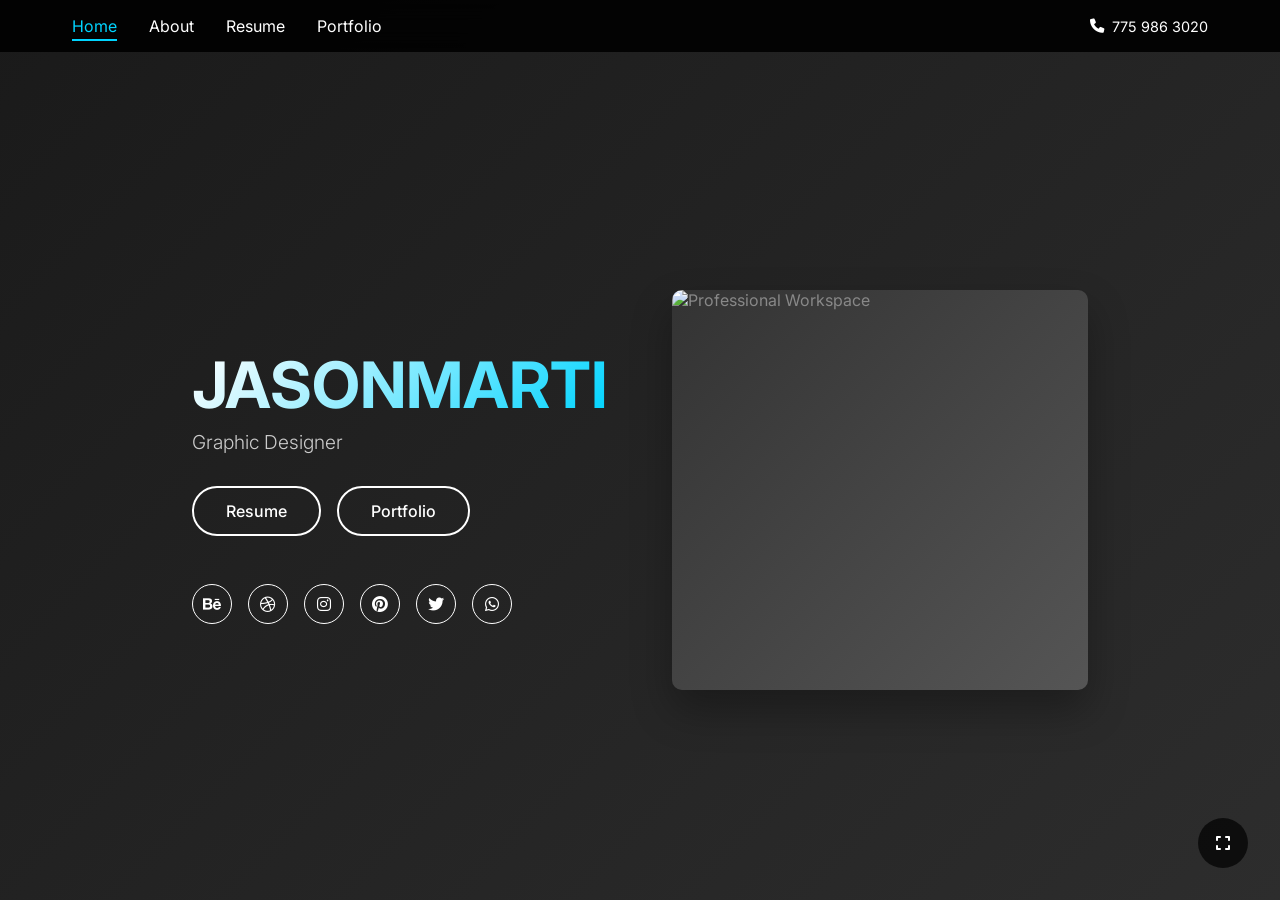
==== index.html @ de3d1543 "Create Using Claude Sonnet 4" ====
<!DOCTYPE html>
<html lang="en">
<head>
    <meta charset="UTF-8">
    <meta name="viewport" content="width=device-width, initial-scale=1.0">
    <title>Jason Martin - Graphic Designer</title>
    <link rel="stylesheet" href="css/style.css">
    <link href="https://fonts.googleapis.com/css2?family=Inter:wght@300;400;500;600;700&display=swap" rel="stylesheet">
    <link rel="stylesheet" href="https://cdnjs.cloudflare.com/ajax/libs/font-awesome/6.0.0/css/all.min.css">
</head>
<body>
    <nav class="navbar">
        <div class="nav-container">
            <div class="nav-links">
                <a href="index.html" class="nav-link active">Home</a>
                <a href="about.html" class="nav-link">About</a>
                <a href="resume.html" class="nav-link">Resume</a>
                <a href="portfolio.html" class="nav-link">Portfolio</a>
            </div>
            <div class="contact-info">
                <i class="fas fa-phone"></i>
                <span>775 986 3020</span>
            </div>
            <div class="mobile-menu-toggle">
                <span></span>
                <span></span>
                <span></span>
            </div>
        </div>
    </nav>

    <main class="home-container">
        <div class="hero-content">
            <div class="hero-text">
                <h1 class="hero-name">JASON<br>MARTIN</h1>
                <p class="hero-subtitle">Graphic Designer</p>
                <div class="hero-buttons">
                    <a href="resume.html" class="btn btn-outline">Resume</a>
                    <a href="portfolio.html" class="btn btn-outline">Portfolio</a>
                </div>
                <div class="social-links">
                    <a href="#" class="social-link"><i class="fab fa-behance"></i></a>
                    <a href="#" class="social-link"><i class="fab fa-dribbble"></i></a>
                    <a href="#" class="social-link"><i class="fab fa-instagram"></i></a>
                    <a href="#" class="social-link"><i class="fab fa-pinterest"></i></a>
                    <a href="#" class="social-link"><i class="fab fa-twitter"></i></a>
                    <a href="#" class="social-link"><i class="fab fa-whatsapp"></i></a>
                </div>
            </div>
            <div class="hero-image">
                <img src="images/workspace.jpg" alt="Professional Workspace" class="workspace-img">
            </div>
        </div>
        <div class="fullscreen-toggle">
            <i class="fas fa-expand"></i>
        </div>
    </main>

    <script src="js/script.js"></script>
</body>
</html>
---- css/style.css ----
/* Reset and Base Styles */
* {
    margin: 0;
    padding: 0;
    box-sizing: border-box;
}

body {
    font-family: 'Inter', sans-serif;
    background: linear-gradient(135deg, #1a1a1a 0%, #2d2d2d 100%);
    color: #ffffff;
    min-height: 100vh;
    overflow-x: hidden;
}

/* Navigation */
.navbar {
    position: fixed;
    top: 0;
    width: 100%;
    background: rgba(0, 0, 0, 0.9);
    backdrop-filter: blur(10px);
    z-index: 1000;
    padding: 1rem 0;
}

.nav-container {
    max-width: 1200px;
    margin: 0 auto;
    display: flex;
    justify-content: space-between;
    align-items: center;
    padding: 0 2rem;
}

.nav-links {
    display: flex;
    gap: 2rem;
}

.nav-link {
    color: #ffffff;
    text-decoration: none;
    font-weight: 400;
    transition: all 0.3s ease;
    position: relative;
}

.nav-link:hover,
.nav-link.active {
    color: #00d4ff;
}

.nav-link.active::after {
    content: '';
    position: absolute;
    bottom: -5px;
    left: 0;
    width: 100%;
    height: 2px;
    background: #00d4ff;
}

.contact-info {
    display: flex;
    align-items: center;
    gap: 0.5rem;
    color: #ffffff;
    font-size: 0.9rem;
}

.mobile-menu-toggle {
    display: none;
    flex-direction: column;
    cursor: pointer;
}

.mobile-menu-toggle span {
    width: 25px;
    height: 3px;
    background: #ffffff;
    margin: 3px 0;
    transition: 0.3s;
}

/* Home Page Styles */
.home-container {
    padding-top: 80px;
    min-height: 100vh;
    display: flex;
    align-items: center;
    position: relative;
}

.hero-content {
    max-width: 1200px;
    margin: 0 auto;
    display: grid;
    grid-template-columns: 1fr 1fr;
    gap: 4rem;
    align-items: center;
    padding: 0 2rem;
}

.hero-text {
    z-index: 2;
}

.hero-name {
    font-size: 4rem;
    font-weight: 700;
    line-height: 0.9;
    margin-bottom: 1rem;
    background: linear-gradient(135deg, #ffffff 0%, #00d4ff 100%);
    -webkit-background-clip: text;
    -webkit-text-fill-color: transparent;
    background-clip: text;
}

.hero-subtitle {
    font-size: 1.2rem;
    font-weight: 300;
    margin-bottom: 2rem;
    color: #cccccc;
}

.hero-buttons {
    display: flex;
    gap: 1rem;
    margin-bottom: 3rem;
}

.btn {
    padding: 0.8rem 2rem;
    border: 2px solid #ffffff;
    background: transparent;
    color: #ffffff;
    text-decoration: none;
    border-radius: 30px;
    transition: all 0.3s ease;
    font-weight: 500;
}

.btn:hover {
    background: #ffffff;
    color: #1a1a1a;
    transform: translateY(-2px);
}

.social-links {
    display: flex;
    gap: 1rem;
}

.social-link {
    width: 40px;
    height: 40px;
    border: 1px solid #ffffff;
    border-radius: 50%;
    display: flex;
    align-items: center;
    justify-content: center;
    color: #ffffff;
    text-decoration: none;
    transition: all 0.3s ease;
}

.social-link:hover {
    background: #00d4ff;
    border-color: #00d4ff;
    transform: translateY(-2px);
}

.hero-image {
    position: relative;
    z-index: 1;
}

.workspace-img {
    width: 100%;
    height: auto;
    border-radius: 10px;
    box-shadow: 0 20px 40px rgba(0, 0, 0, 0.3);
}

.workspace-img:not([src]),
.workspace-img[src=""],
.workspace-img[src="images/workspace.jpg"]:not([src*="data:"]) {
    background: linear-gradient(135deg, #333333 0%, #555555 100%);
    min-height: 400px;
    display: flex;
    align-items: center;
    justify-content: center;
    color: #888888;
    font-size: 1rem;
}

.workspace-img:not([src])::after,
.workspace-img[src=""]::after {
    content: "Add workspace.jpg image";
}

/* About Page Styles */
.about-container {
    padding-top: 80px;
    min-height: 100vh;
    display: flex;
    align-items: center;
    position: relative;
}

.about-content {
    max-width: 1200px;
    margin: 0 auto;
    display: grid;
    grid-template-columns: 1fr 1fr;
    gap: 4rem;
    align-items: center;
    padding: 0 2rem;
}

.about-title {
    font-size: 3rem;
    font-weight: 700;
    margin-bottom: 1rem;
    background: linear-gradient(135deg, #ffffff 0%, #00d4ff 100%);
    -webkit-background-clip: text;
    -webkit-text-fill-color: transparent;
    background-clip: text;
}

.about-email {
    font-size: 1rem;
    color: #00d4ff;
    margin-bottom: 2rem;
}

.about-description {
    margin-bottom: 3rem;
}

.about-description p {
    margin-bottom: 1rem;
    line-height: 1.6;
    color: #cccccc;
}

.location {
    color: #cccccc;
}

.location p {
    margin-bottom: 0.5rem;
}

.portrait-img {
    width: 100%;
    height: auto;
    border-radius: 10px;
    box-shadow: 0 20px 40px rgba(0, 0, 0, 0.3);
}

.portrait-img:not([src]),
.portrait-img[src=""],
.portrait-img[src="images/portrait.jpg"]:not([src*="data:"]) {
    background: linear-gradient(135deg, #333333 0%, #555555 100%);
    min-height: 400px;
    display: flex;
    align-items: center;
    justify-content: center;
    color: #888888;
    font-size: 1rem;
}

.portrait-img:not([src])::after,
.portrait-img[src=""]::after {
    content: "Add portrait.jpg image";
}

/* Resume Page Styles */
.resume-container {
    padding-top: 80px;
    min-height: 100vh;
    position: relative;
}

.resume-content {
    max-width: 1200px;
    margin: 0 auto;
    display: grid;
    grid-template-columns: 1fr 2fr;
    gap: 3rem;
    padding: 2rem;
}

.resume-left,
.resume-right {
    padding: 1rem;
}

.resume-left h2,
.resume-right h2 {
    font-size: 1.2rem;
    font-weight: 600;
    margin-bottom: 1.5rem;
    color: #00d4ff;
    border-bottom: 2px solid #00d4ff;
    padding-bottom: 0.5rem;
}

/* Skills Section */
.skill-item {
    margin-bottom: 1.5rem;
}

.skill-header {
    display: flex;
    align-items: center;
    gap: 0.5rem;
    margin-bottom: 0.5rem;
    color: #ffffff;
}

.skill-bar {
    width: 100%;
    height: 6px;
    background: #333333;
    border-radius: 3px;
    overflow: hidden;
}

.skill-progress {
    height: 100%;
    background: linear-gradient(90deg, #00d4ff 0%, #0099cc 100%);
    width: 0%;
    border-radius: 3px;
    transition: width 2s ease-in-out;
}

/* Languages Section */
.language-item {
    margin-bottom: 1rem;
    display: flex;
    justify-content: space-between;
    align-items: center;
}

.language-bar {
    width: 60%;
    height: 6px;
    background: #333333;
    border-radius: 3px;
    overflow: hidden;
}

.language-progress {
    height: 100%;
    background: linear-gradient(90deg, #00d4ff 0%, #0099cc 100%);
    width: 0%;
    border-radius: 3px;
    transition: width 2s ease-in-out;
}

/* Experience Section */
.experience-item {
    display: flex;
    gap: 1rem;
    margin-bottom: 2rem;
    padding: 1rem;
    background: rgba(255, 255, 255, 0.05);
    border-radius: 8px;
    transition: all 0.3s ease;
}

.experience-item:hover {
    background: rgba(255, 255, 255, 0.1);
    transform: translateX(10px);
}

.experience-icon {
    flex-shrink: 0;
    width: 40px;
    height: 40px;
    background: #00d4ff;
    border-radius: 50%;
    display: flex;
    align-items: center;
    justify-content: center;
    color: #1a1a1a;
}

.experience-content h3 {
    font-size: 0.9rem;
    font-weight: 600;
    margin-bottom: 0.5rem;
    color: #ffffff;
}

.experience-role {
    font-size: 0.8rem;
    color: #cccccc;
}

/* Services and Skills Sections */
.services-section,
.design-skills-section {
    margin-bottom: 2rem;
}

.services-section p,
.design-skills-section p {
    line-height: 1.6;
    color: #cccccc;
    margin-bottom: 0.5rem;
}

/* Hobbies Section */
.hobbies-grid {
    display: grid;
    grid-template-columns: repeat(2, 1fr);
    gap: 1rem;
}

.hobby-item {
    display: flex;
    align-items: center;
    gap: 0.5rem;
    padding: 0.5rem;
    background: rgba(255, 255, 255, 0.05);
    border-radius: 5px;
    color: #cccccc;
}

.hobby-item i {
    color: #00d4ff;
}

/* Portfolio Page Styles */
.portfolio-container {
    padding-top: 80px;
    min-height: 100vh;
    position: relative;
}

.portfolio-content {
    max-width: 1200px;
    margin: 0 auto;
    padding: 2rem;
}

.portfolio-title {
    font-size: 3rem;
    font-weight: 700;
    text-align: center;
    margin-bottom: 2rem;
    background: linear-gradient(135deg, #ffffff 0%, #00d4ff 100%);
    -webkit-background-clip: text;
    -webkit-text-fill-color: transparent;
    background-clip: text;
}

.portfolio-filter {
    display: flex;
    justify-content: center;
    gap: 1rem;
    margin-bottom: 3rem;
}

.filter-btn {
    padding: 0.5rem 1.5rem;
    border: 2px solid #ffffff;
    background: transparent;
    color: #ffffff;
    border-radius: 25px;
    cursor: pointer;
    transition: all 0.3s ease;
}

.filter-btn:hover,
.filter-btn.active {
    background: #00d4ff;
    border-color: #00d4ff;
    color: #1a1a1a;
}

.portfolio-grid {
    display: grid;
    grid-template-columns: repeat(auto-fit, minmax(300px, 1fr));
    gap: 2rem;
}

.portfolio-item {
    position: relative;
    overflow: hidden;
    border-radius: 10px;
    cursor: pointer;
    transition: transform 0.3s ease;
}

.portfolio-item:hover {
    transform: translateY(-5px);
}

.portfolio-item img {
    width: 100%;
    height: 250px;
    object-fit: cover;
    transition: transform 0.3s ease;
}

.portfolio-item img:not([src]),
.portfolio-item img[src=""],
.portfolio-item img[src^="images/portfolio"]:not([src*="data:"]) {
    background: linear-gradient(135deg, #333333 0%, #555555 100%);
    display: flex;
    align-items: center;
    justify-content: center;
    color: #888888;
    font-size: 0.9rem;
}

.portfolio-item img:not([src])::after,
.portfolio-item img[src=""]::after {
    content: "Portfolio Image";
}

.portfolio-item:hover img {
    transform: scale(1.1);
}

.portfolio-overlay {
    position: absolute;
    top: 0;
    left: 0;
    right: 0;
    bottom: 0;
    background: rgba(0, 0, 0, 0.8);
    display: flex;
    flex-direction: column;
    justify-content: center;
    align-items: center;
    opacity: 0;
    transition: opacity 0.3s ease;
}

.portfolio-item:hover .portfolio-overlay {
    opacity: 1;
}

.portfolio-overlay h3 {
    font-size: 1.2rem;
    font-weight: 600;
    margin-bottom: 0.5rem;
    color: #ffffff;
}

.portfolio-overlay p {
    color: #cccccc;
}

/* Fullscreen Toggle */
.fullscreen-toggle {
    position: fixed;
    bottom: 2rem;
    right: 2rem;
    width: 50px;
    height: 50px;
    background: rgba(0, 0, 0, 0.7);
    border-radius: 50%;
    display: flex;
    align-items: center;
    justify-content: center;
    cursor: pointer;
    transition: all 0.3s ease;
    z-index: 100;
}

.fullscreen-toggle:hover {
    background: #00d4ff;
    transform: scale(1.1);
}

/* Responsive Design */
@media (max-width: 768px) {
    .nav-links {
        display: none;
    }
    
    .mobile-menu-toggle {
        display: flex;
    }
    
    .hero-content,
    .about-content {
        grid-template-columns: 1fr;
        text-align: center;
    }
    
    .hero-name {
        font-size: 2.5rem;
    }
    
    .resume-content {
        grid-template-columns: 1fr;
    }
    
    .portfolio-grid {
        grid-template-columns: 1fr;
    }
    
    .hobbies-grid {
        grid-template-columns: 1fr;
    }
    
    .hero-buttons {
        flex-direction: column;
        align-items: center;
    }
    
    .portfolio-filter {
        flex-wrap: wrap;
    }
}

@media (max-width: 480px) {
    .nav-container {
        padding: 0 1rem;
    }
    
    .hero-content,
    .about-content,
    .resume-content,
    .portfolio-content {
        padding: 1rem;
    }
    
    .hero-name {
        font-size: 2rem;
    }
    
    .about-title,
    .portfolio-title {
        font-size: 2rem;
    }
}

/* Animation Classes */
.fade-in {
    opacity: 0;
    transform: translateY(30px);
    animation: fadeInUp 0.8s ease forwards;
}

@keyframes fadeInUp {
    to {
        opacity: 1;
        transform: translateY(0);
    }
}

.slide-in-left {
    opacity: 0;
    transform: translateX(-50px);
    animation: slideInLeft 0.8s ease forwards;
}

@keyframes slideInLeft {
    to {
        opacity: 1;
        transform: translateX(0);
    }
}

.slide-in-right {
    opacity: 0;
    transform: translateX(50px);
    animation: slideInRight 0.8s ease forwards;
}

@keyframes slideInRight {
    to {
        opacity: 1;
        transform: translateX(0);
    }
}

/* Scrollbar Styling */
::-webkit-scrollbar {
    width: 8px;
}

::-webkit-scrollbar-track {
    background: #1a1a1a;
}

::-webkit-scrollbar-thumb {
    background: #00d4ff;
    border-radius: 4px;
}

::-webkit-scrollbar-thumb:hover {
    background: #0099cc;
}
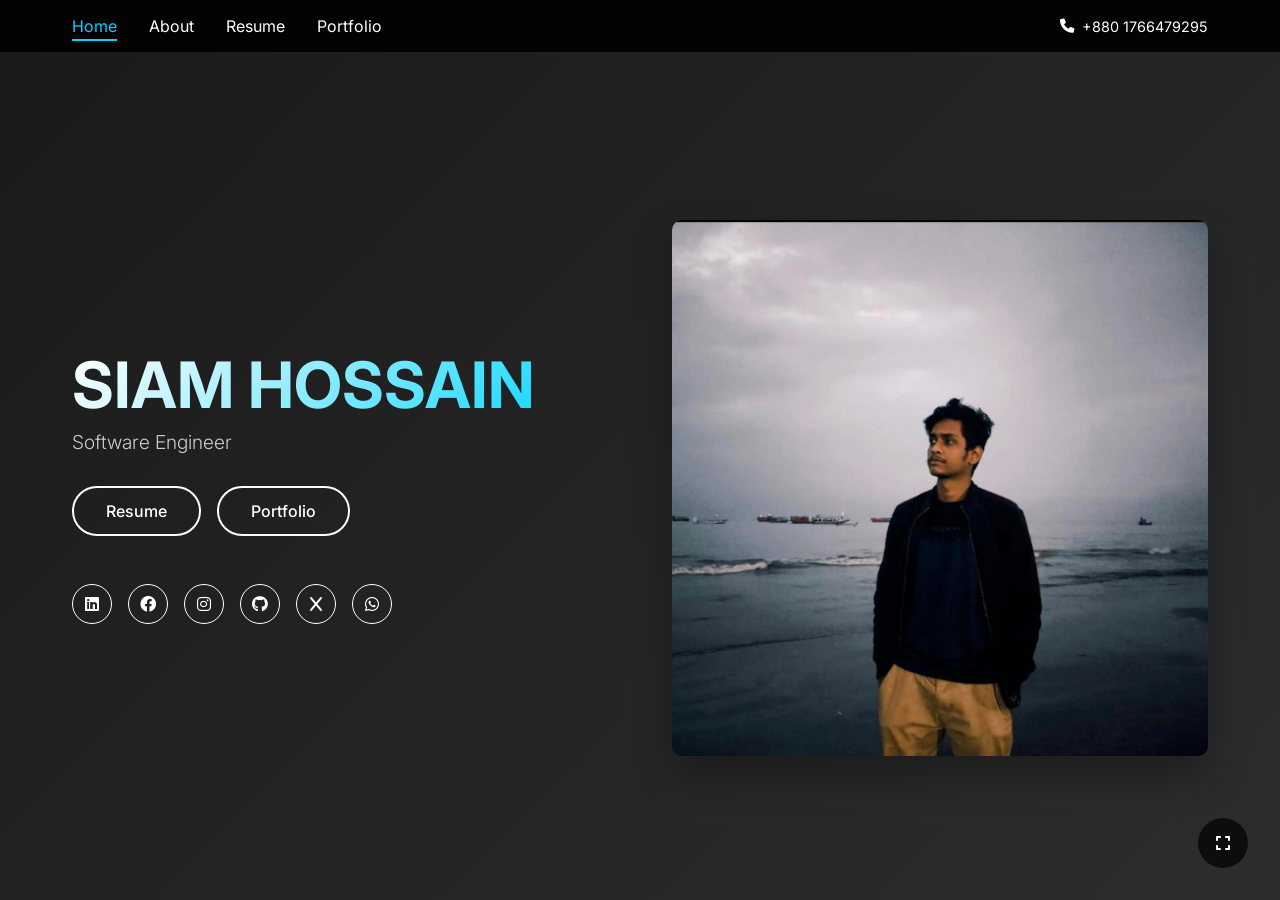
==== commit 86249764: "Update Index.HTML" ====
--- a/index.html
+++ b/index.html
@@ -3,11 +3,12 @@
 <head>
     <meta charset="UTF-8">
     <meta name="viewport" content="width=device-width, initial-scale=1.0">
-    <title>Jason Martin - Graphic Designer</title>
+    <title>SIAM HOSSAIN - SOFTWARE ENGINEER</title>
     <link rel="stylesheet" href="css/style.css">
     <link href="https://fonts.googleapis.com/css2?family=Inter:wght@300;400;500;600;700&display=swap" rel="stylesheet">
     <link rel="stylesheet" href="https://cdnjs.cloudflare.com/ajax/libs/font-awesome/6.0.0/css/all.min.css">
 </head>
+
 <body>
     <nav class="navbar">
         <div class="nav-container">
@@ -19,7 +20,7 @@
             </div>
             <div class="contact-info">
                 <i class="fas fa-phone"></i>
-                <span>775 986 3020</span>
+                <span>+880 1766479295</span>
             </div>
             <div class="mobile-menu-toggle">
                 <span></span>
@@ -32,23 +33,23 @@
     <main class="home-container">
         <div class="hero-content">
             <div class="hero-text">
-                <h1 class="hero-name">JASON<br>MARTIN</h1>
-                <p class="hero-subtitle">Graphic Designer</p>
+                <h1 class="hero-name">SIAM <b>HOSSAIN</b></h1>
+                <p class="hero-subtitle">Software Engineer</p>
                 <div class="hero-buttons">
                     <a href="resume.html" class="btn btn-outline">Resume</a>
                     <a href="portfolio.html" class="btn btn-outline">Portfolio</a>
                 </div>
                 <div class="social-links">
-                    <a href="#" class="social-link"><i class="fab fa-behance"></i></a>
-                    <a href="#" class="social-link"><i class="fab fa-dribbble"></i></a>
+                    <a href="https://www.linkedin.com/in/siamhossain4/" class="social-link" target="_blank"><i class="fab fa-linkedin"></i></a>
+                    <a href="https://www.facebook.com/" class="social-link" target="_blank"><i class="fab fa-facebook"></i></a>
                     <a href="#" class="social-link"><i class="fab fa-instagram"></i></a>
-                    <a href="#" class="social-link"><i class="fab fa-pinterest"></i></a>
-                    <a href="#" class="social-link"><i class="fab fa-twitter"></i></a>
-                    <a href="#" class="social-link"><i class="fab fa-whatsapp"></i></a>
+                    <a href="https://github.com/ALPHAMAN-0" class="social-link" target="_blank"><i class="fab fa-github"></i></a>
+                    <a href="https://x.com/SIAM_HOSSAIN47" class="social-link" target="_blank"><i class="fab fa-x"></i></a>
+                    <a href="https://api.whatsapp.com/send/?phone=8801766479295&text&type=phone_number&app_absent=0" class="social-link" target="_blank"><i class="fab fa-whatsapp"></i></a>
                 </div>
             </div>
             <div class="hero-image">
-                <img src="images/workspace.jpg" alt="Professional Workspace" class="workspace-img">
+                <img src="images/SIAM.jpeg" alt="Siam Hossain Portrait" class="workspace-img">
             </div>
         </div>
         <div class="fullscreen-toggle">
@@ -58,4 +59,5 @@
 
     <script src="js/script.js"></script>
 </body>
+
 </html>
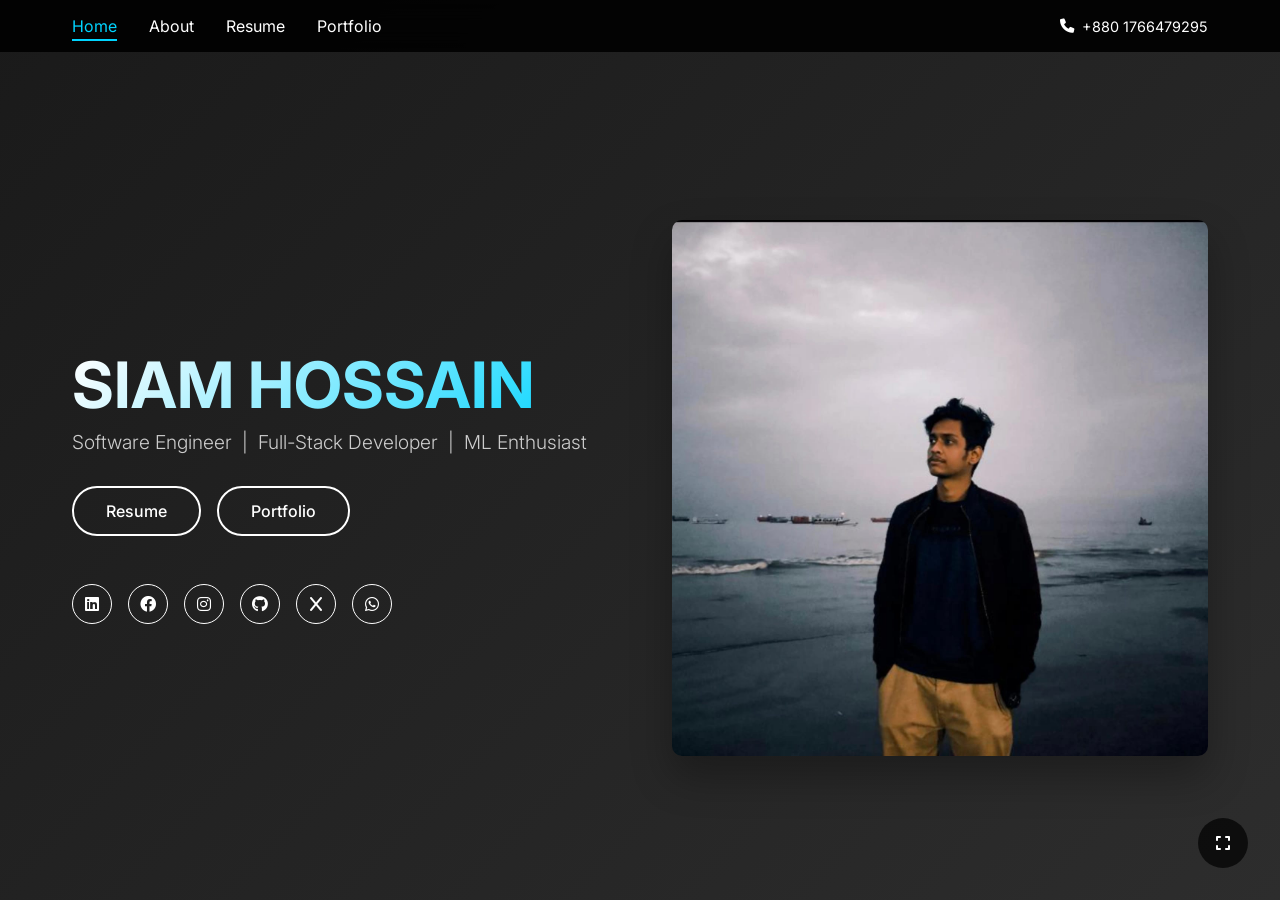
==== commit 1623763a: "Add initial HTML structure and JavaScript for WpDev Keyboard animation" ====
--- a/index.html
+++ b/index.html
@@ -34,7 +34,7 @@
         <div class="hero-content">
             <div class="hero-text">
                 <h1 class="hero-name">SIAM <b>HOSSAIN</b></h1>
-                <p class="hero-subtitle">Software Engineer</p>
+                <p class="hero-subtitle">Software Engineer &nbsp;|&nbsp; Full-Stack Developer &nbsp;|&nbsp; ML Enthusiast</p>
                 <div class="hero-buttons">
                     <a href="resume.html" class="btn btn-outline">Resume</a>
                     <a href="portfolio.html" class="btn btn-outline">Portfolio</a>
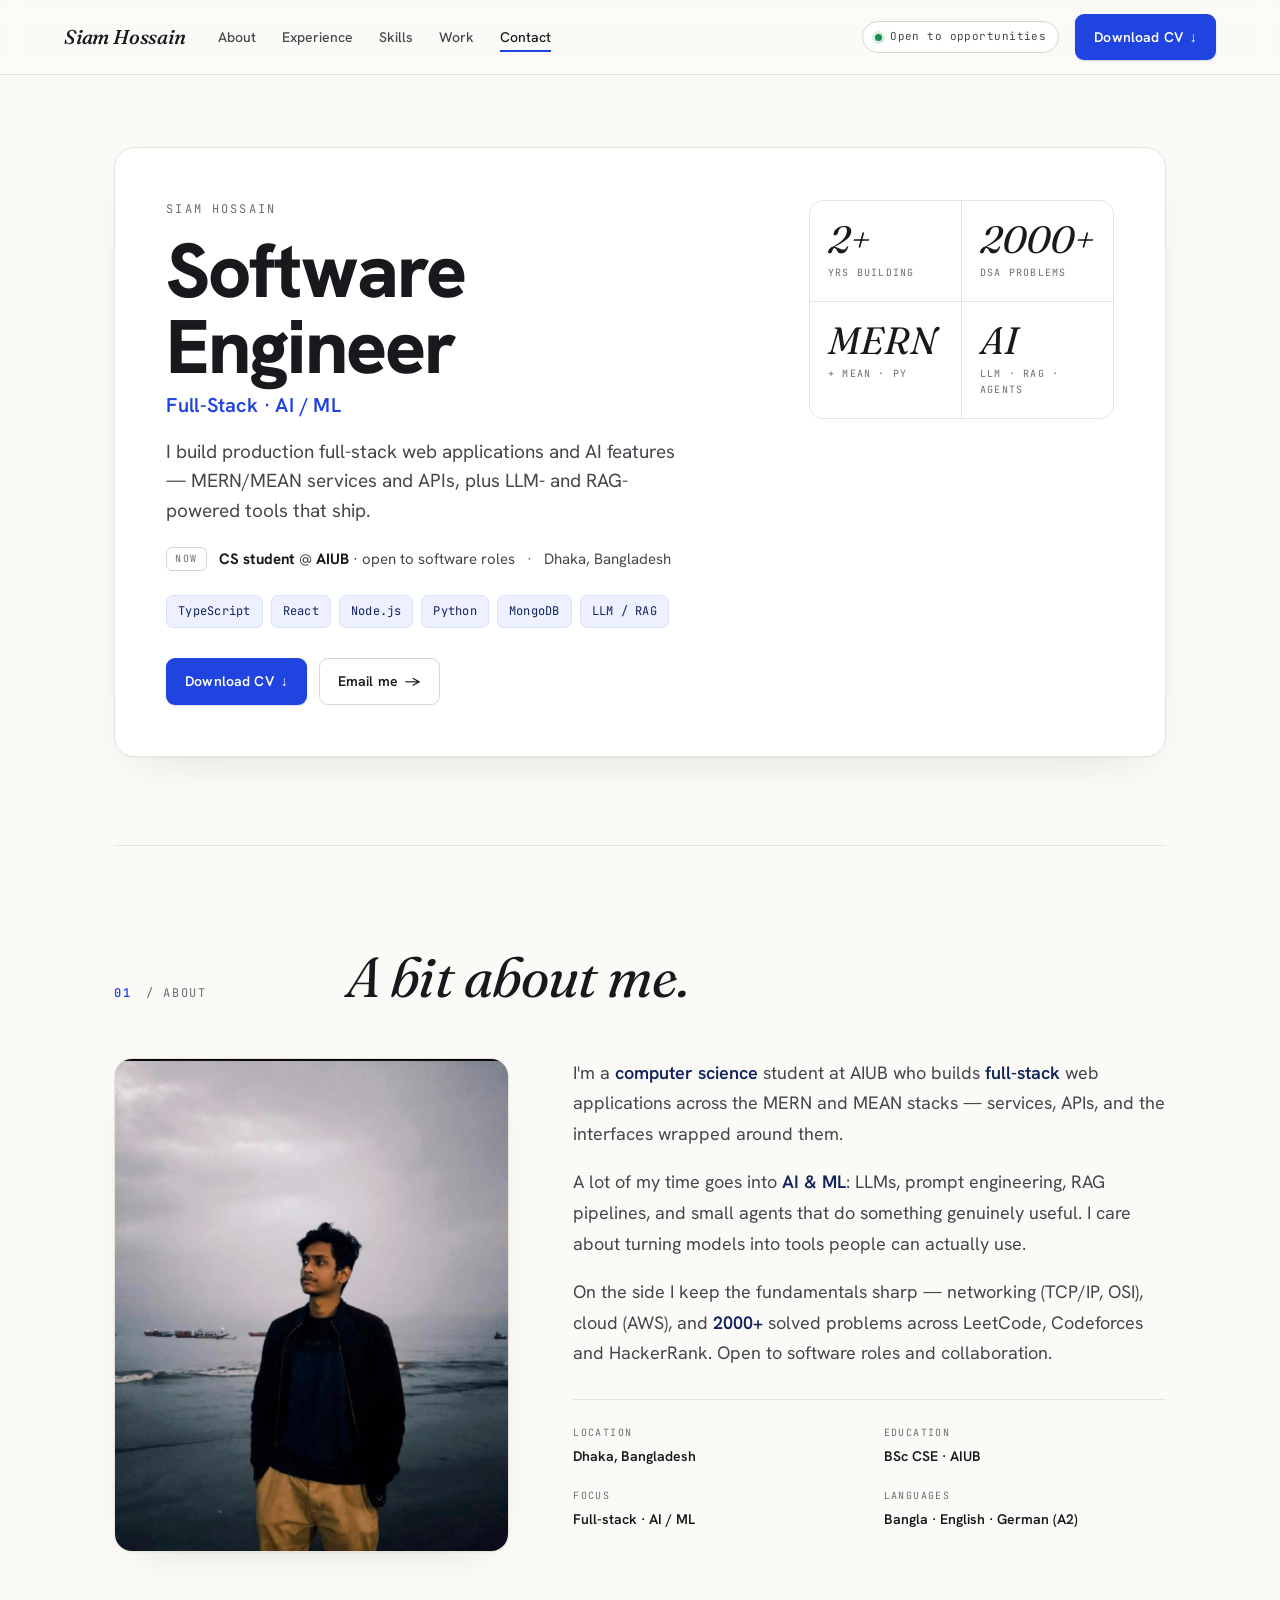
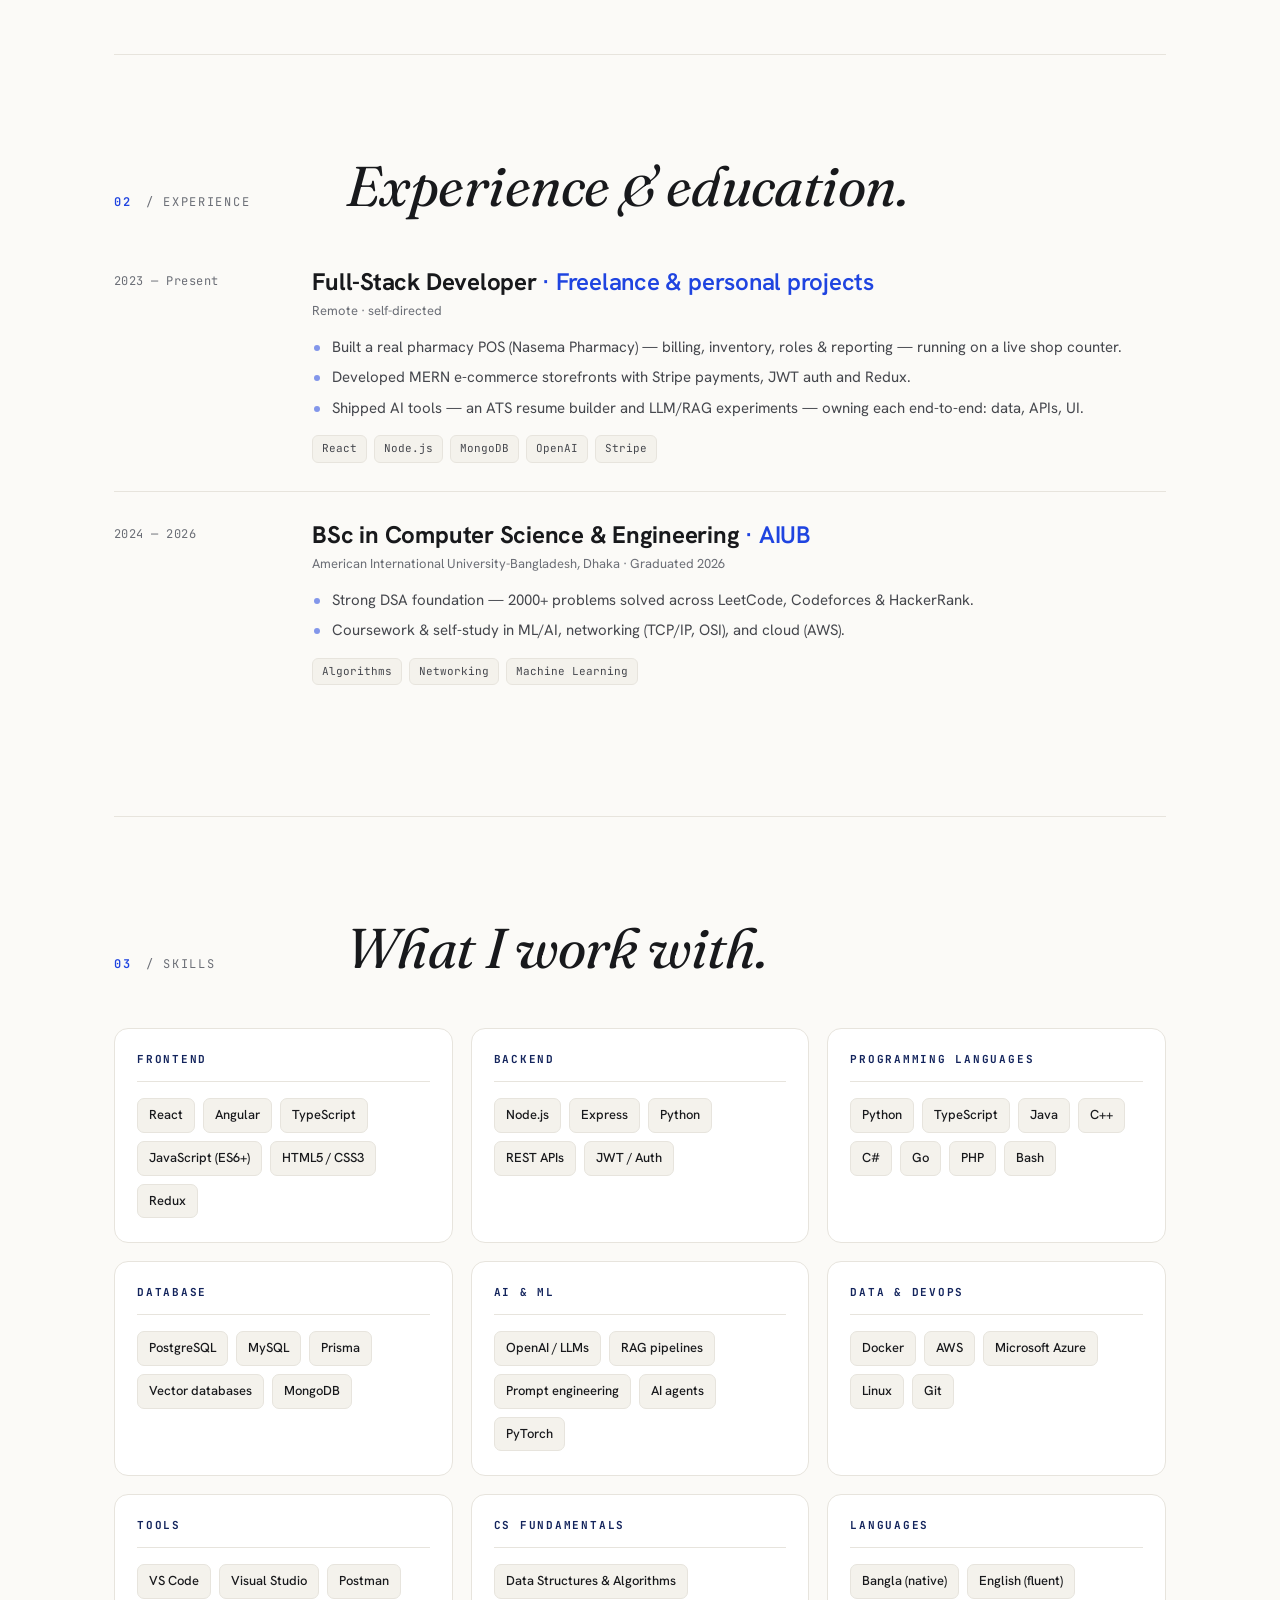
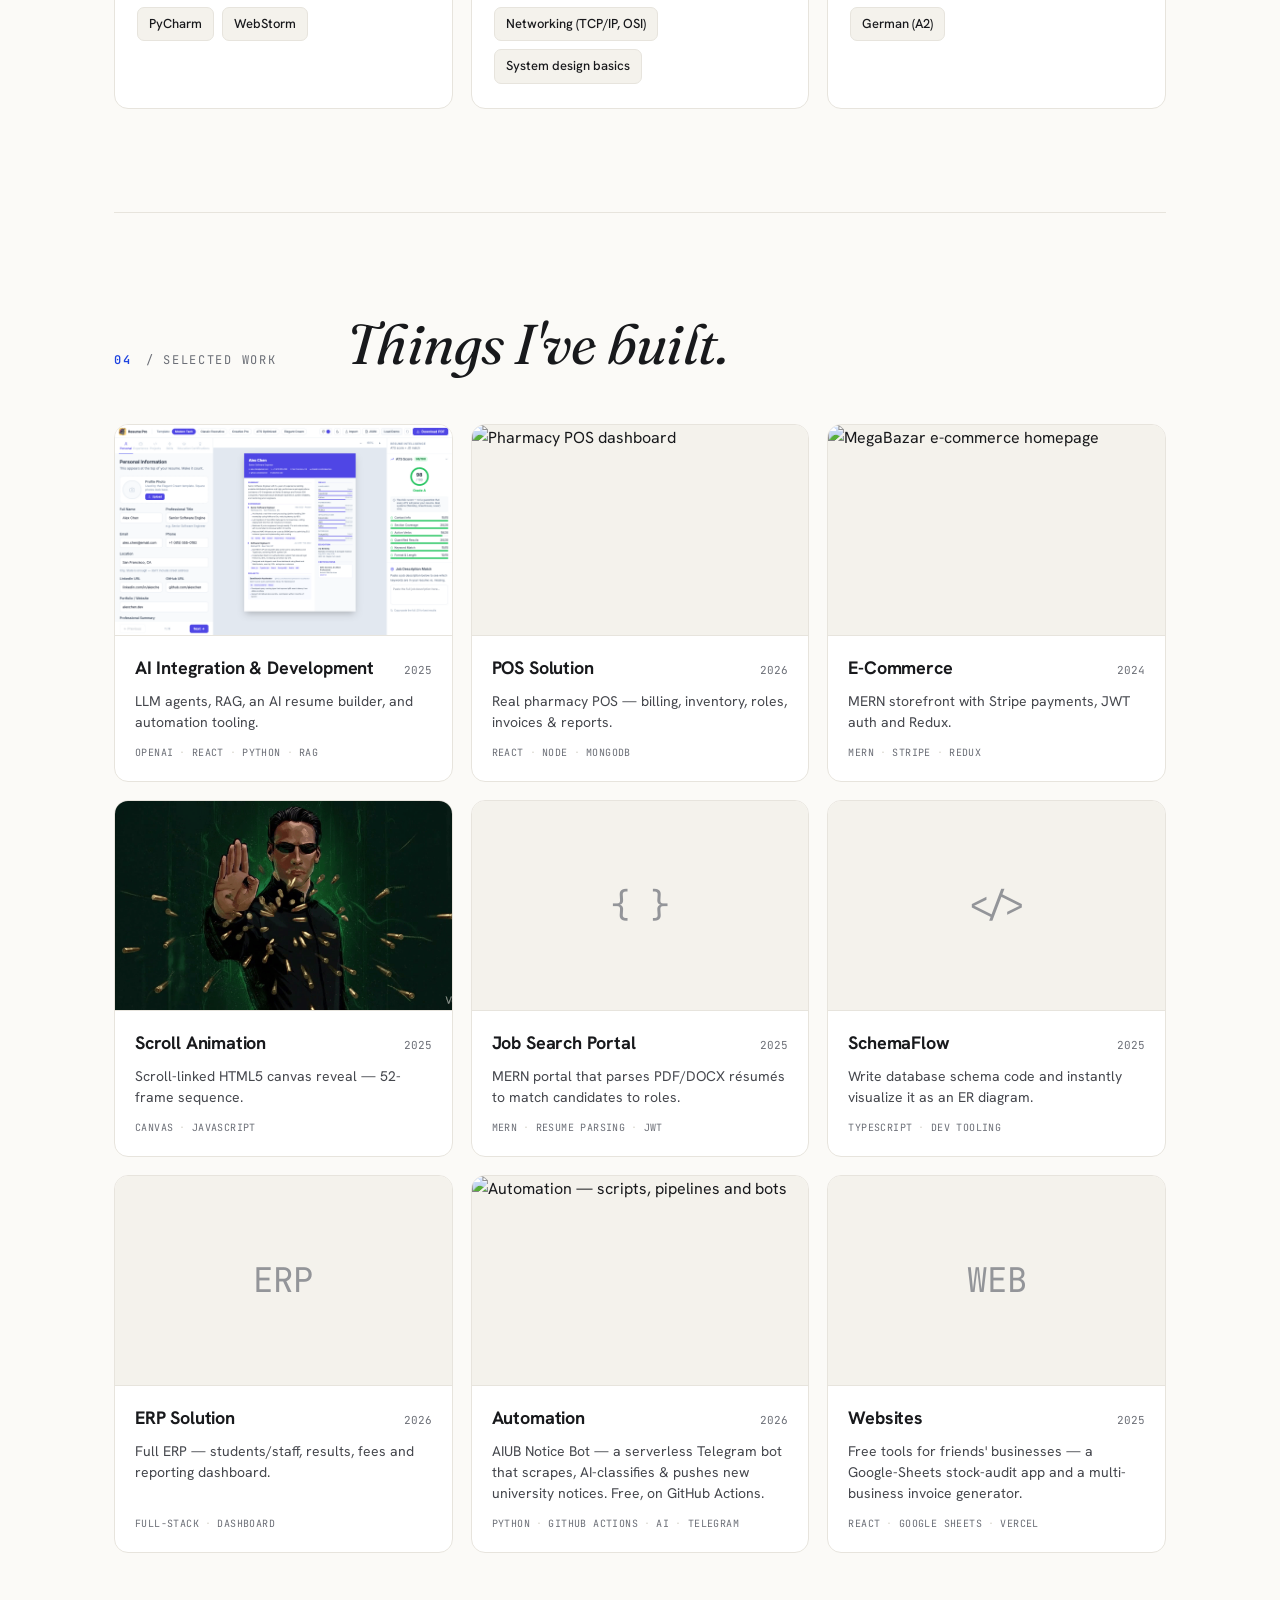
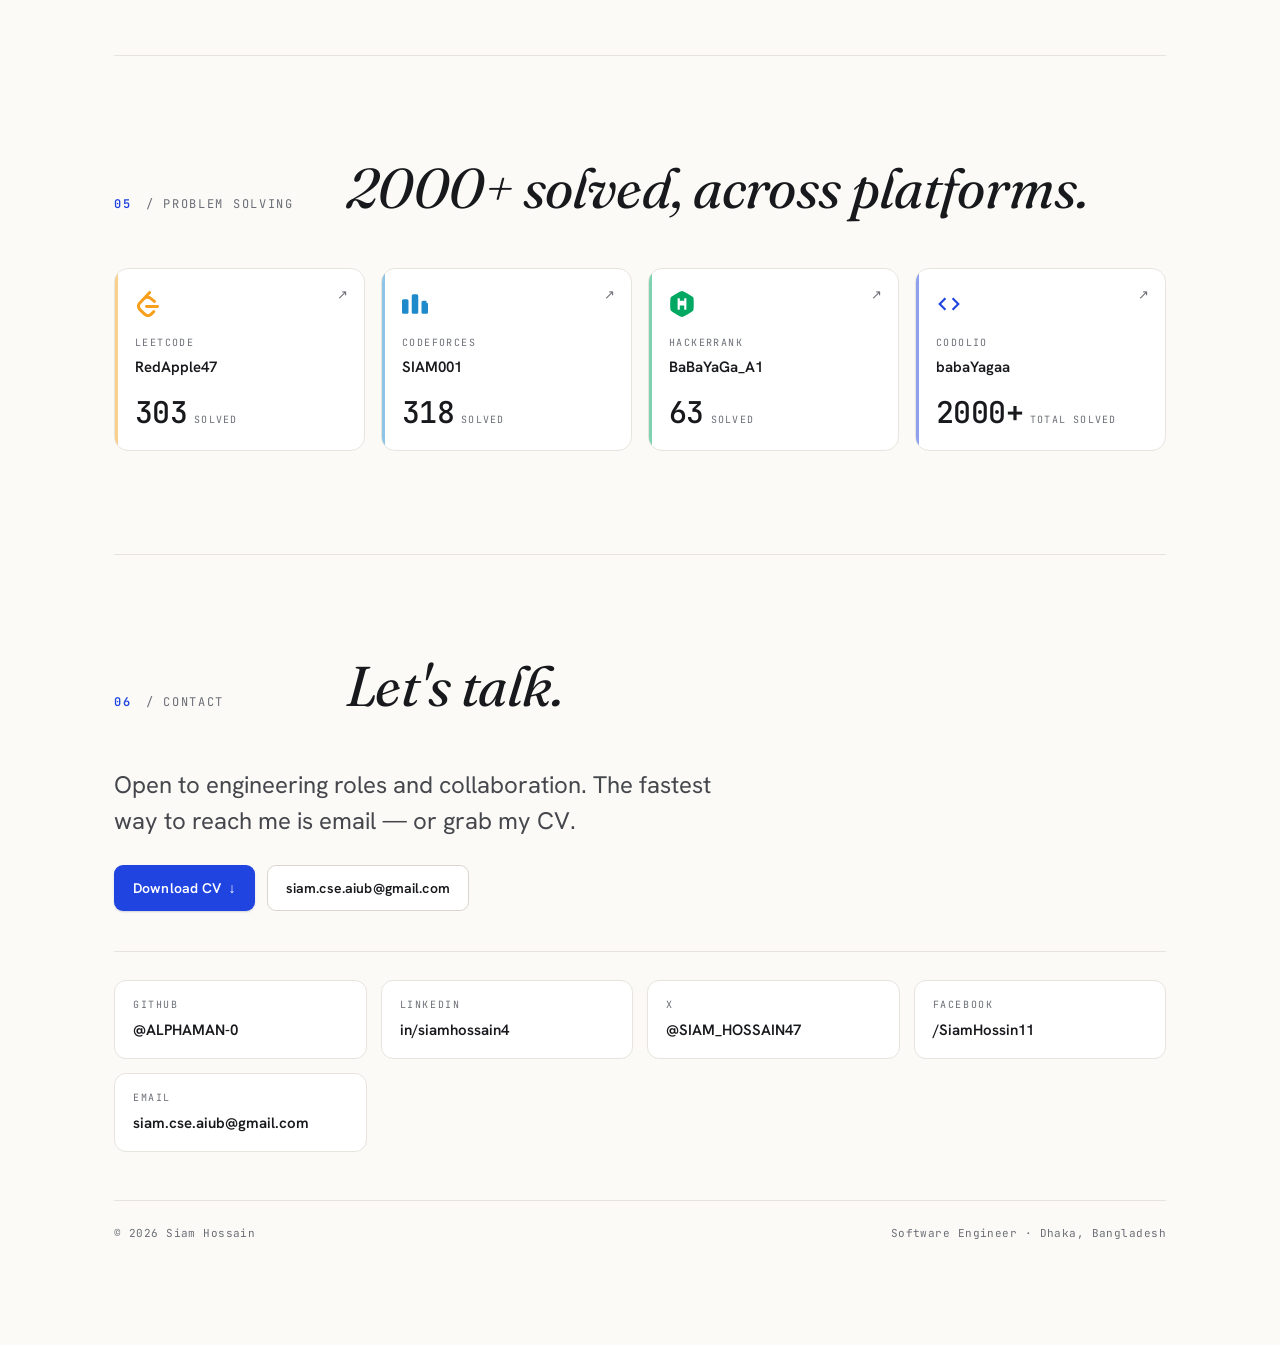
==== commit 4b49c08e: "feat: Add video intro functionality with player and styling enhancements" ====
--- a/index.html
+++ b/index.html
@@ -1,63 +1,518 @@
-<!DOCTYPE html>
+<!doctype html>
 <html lang="en">
 <head>
-    <meta charset="UTF-8">
-    <meta name="viewport" content="width=device-width, initial-scale=1.0">
-    <title>SIAM HOSSAIN - SOFTWARE ENGINEER</title>
-    <link rel="stylesheet" href="css/style.css">
-    <link href="https://fonts.googleapis.com/css2?family=Inter:wght@300;400;500;600;700&display=swap" rel="stylesheet">
-    <link rel="stylesheet" href="https://cdnjs.cloudflare.com/ajax/libs/font-awesome/6.0.0/css/all.min.css">
+<meta charset="utf-8" />
+<meta name="viewport" content="width=device-width,initial-scale=1" />
+<title>Siam Hossain — Software Engineer (Full-Stack &amp; AI)</title>
+<meta name="description" content="Siam Hossain — Full-Stack Engineer (MERN/MEAN) with 2+ years building production web apps and AI/ML features (LLMs, RAG). Projects, skills, experience and CV." />
+<meta name="author" content="Siam Hossain" />
+<link rel="canonical" href="https://alphaman-0.github.io/AboutMe/" />
+<link rel="icon" type="image/svg+xml" href="images/favicon.svg" />
+
+<meta property="og:type" content="website" />
+<meta property="og:url" content="https://alphaman-0.github.io/AboutMe/" />
+<meta property="og:title" content="Siam Hossain — Full-Stack &amp; AI Engineer" />
+<meta property="og:description" content="Full-Stack Engineer (MERN/MEAN) with 2+ years building production web apps and AI/ML features. Projects, skills, experience and CV." />
+<meta property="og:image" content="https://alphaman-0.github.io/AboutMe/images/SIAM.jpeg" />
+<meta property="og:image:alt" content="Siam Hossain — Software Engineer" />
+<meta name="twitter:card" content="summary_large_image" />
+<meta name="twitter:title" content="Siam Hossain — Full-Stack &amp; AI Engineer" />
+<meta name="twitter:description" content="Full-Stack Engineer (MERN/MEAN) with 2+ years building production web apps and AI/ML features." />
+<meta name="twitter:image" content="https://alphaman-0.github.io/AboutMe/images/SIAM.jpeg" />
+<meta name="theme-color" content="#fbfaf7" />
+
+<link rel="preconnect" href="https://fonts.googleapis.com">
+<link rel="preconnect" href="https://fonts.gstatic.com" crossorigin>
+<link href="https://fonts.googleapis.com/css2?family=Fraunces:ital,opsz,wght@0,9..144,400;0,9..144,500;1,9..144,400;1,9..144,500&family=Hanken+Grotesk:wght@400;500;600;700;800&family=JetBrains+Mono:wght@400;500&display=swap" rel="stylesheet">
+
+<link rel="stylesheet" href="css/style.css">
 </head>
-
 <body>
-    <nav class="navbar">
-        <div class="nav-container">
-            <div class="nav-links">
-                <a href="index.html" class="nav-link active">Home</a>
-                <a href="about.html" class="nav-link">About</a>
-                <a href="resume.html" class="nav-link">Resume</a>
-                <a href="portfolio.html" class="nav-link">Portfolio</a>
-            </div>
-            <div class="contact-info">
-                <i class="fas fa-phone"></i>
-                <span>+880 1766479295</span>
-            </div>
-            <div class="mobile-menu-toggle">
-                <span></span>
-                <span></span>
-                <span></span>
-            </div>
-        </div>
-    </nav>
-
-    <main class="home-container">
-        <div class="hero-content">
-            <div class="hero-text">
-                <h1 class="hero-name">SIAM <b>HOSSAIN</b></h1>
-                <p class="hero-subtitle">Software Engineer &nbsp;|&nbsp; Full-Stack Developer &nbsp;|&nbsp; ML Enthusiast</p>
-                <div class="hero-buttons">
-                    <a href="resume.html" class="btn btn-outline">Resume</a>
-                    <a href="portfolio.html" class="btn btn-outline">Portfolio</a>
-                </div>
-                <div class="social-links">
-                    <a href="https://www.linkedin.com/in/siamhossain4/" class="social-link" target="_blank"><i class="fab fa-linkedin"></i></a>
-                    <a href="https://www.facebook.com/" class="social-link" target="_blank"><i class="fab fa-facebook"></i></a>
-                    <a href="#" class="social-link"><i class="fab fa-instagram"></i></a>
-                    <a href="https://github.com/ALPHAMAN-0" class="social-link" target="_blank"><i class="fab fa-github"></i></a>
-                    <a href="https://x.com/SIAM_HOSSAIN47" class="social-link" target="_blank"><i class="fab fa-x"></i></a>
-                    <a href="https://api.whatsapp.com/send/?phone=8801766479295&text&type=phone_number&app_absent=0" class="social-link" target="_blank"><i class="fab fa-whatsapp"></i></a>
-                </div>
-            </div>
-            <div class="hero-image">
-                <img src="images/SIAM.jpeg" alt="Siam Hossain Portrait" class="workspace-img">
-            </div>
-        </div>
-        <div class="fullscreen-toggle">
-            <i class="fas fa-expand"></i>
-        </div>
-    </main>
-
-    <script src="js/script.js"></script>
+
+<a class="skip-link" href="#top">Skip to content</a>
+
+<!-- ============================================================
+     TOP BAR — name · nav · status · Download CV
+     ============================================================ -->
+<header class="topbar">
+  <a class="brand" href="#top">Siam&nbsp;Hossain</a>
+  <nav id="site-nav" aria-label="primary">
+    <a href="#about">About</a>
+    <a href="#experience">Experience</a>
+    <a href="#skills">Skills</a>
+    <a href="#work">Work</a>
+    <a href="#contact">Contact</a>
+  </nav>
+  <div class="topbar-cta">
+    <span class="status-pill"><span class="dot" aria-hidden="true"></span>Open to opportunities</span>
+    <a class="btn btn-primary" href="Siam-Hossain-CV.pdf" download>Download CV <span aria-hidden="true">↓</span></a>
+    <button class="nav-toggle" type="button" aria-label="Open menu" aria-controls="site-nav" aria-expanded="false">
+      <span class="nav-toggle-bar" aria-hidden="true"></span>
+      <span class="nav-toggle-bar" aria-hidden="true"></span>
+      <span class="nav-toggle-bar" aria-hidden="true"></span>
+    </button>
+  </div>
+</header>
+
+<main id="top">
+
+<!-- ============================================================
+     HERO — résumé-header summary card (the 5-second scan)
+     ============================================================ -->
+<section class="hero">
+  <div class="summary-card">
+
+    <div class="sc-main">
+      <p class="sc-name">Siam Hossain</p>
+
+      <h1 class="sc-role">
+        Software Engineer
+        <span class="sc-role-sub">Full-Stack&nbsp;·&nbsp;AI&nbsp;/&nbsp;ML</span>
+      </h1>
+
+      <p class="sc-summary">
+        I build production full-stack web applications and AI features — MERN/MEAN
+        services and APIs, plus LLM- and RAG-powered tools that ship.
+      </p>
+
+      <p class="sc-now">
+        <span class="sc-now-label">Now</span>
+        <span><b>CS student</b> @ <b>AIUB</b> · open to software roles</span>
+        <span class="sc-sep" aria-hidden="true">·</span>
+        <span>Dhaka, Bangladesh</span>
+      </p>
+
+      <ul class="sc-skills" aria-label="core skills">
+        <li>TypeScript</li>
+        <li>React</li>
+        <li>Node.js</li>
+        <li>Python</li>
+        <li>MongoDB</li>
+        <li>LLM&nbsp;/&nbsp;RAG</li>
+      </ul>
+
+      <div class="sc-cta">
+        <a class="btn btn-primary" href="Siam-Hossain-CV.pdf" download>Download CV <span aria-hidden="true">↓</span></a>
+        <a class="btn btn-ghost" href="mailto:siam.cse.aiub@gmail.com">Email me <span aria-hidden="true">→</span></a>
+        <a class="btn btn-ghost sc-video-cta" href="#intro" hidden>
+          <svg class="play-ic" viewBox="0 0 24 24" xmlns="http://www.w3.org/2000/svg" aria-hidden="true"><path d="M8 5.5v13l11-6.5z"/></svg>
+          Watch my intro
+        </a>
+      </div>
+    </div>
+
+    <aside class="sc-facts" aria-label="quick facts">
+      <div class="fact">
+        <span class="fact-num">2+</span>
+        <span class="fact-label">yrs building</span>
+      </div>
+      <div class="fact">
+        <span class="fact-num">2000+</span>
+        <span class="fact-label">DSA problems</span>
+      </div>
+      <div class="fact">
+        <span class="fact-num">MERN</span>
+        <span class="fact-label">+ MEAN · Py</span>
+      </div>
+      <div class="fact">
+        <span class="fact-num">AI</span>
+        <span class="fact-label">LLM · RAG · agents</span>
+      </div>
+    </aside>
+
+  </div>
+</section>
+
+<!-- ============================================================
+     01 · ABOUT
+     ============================================================ -->
+<section id="about">
+  <div class="sec-head">
+    <div class="num"><b>01</b> / about</div>
+    <h2>A bit about me.</h2>
+  </div>
+
+  <!-- Video intro — hidden until videos/intro.mp4 exists (see videos/README.md).
+       While the file is missing, the classic photo layout below is shown instead. -->
+  <div class="intro-video" id="intro" hidden>
+    <div class="iv-frame">
+      <!-- #t=0.001 makes Safari paint the first frame when no poster is set -->
+      <video id="intro-player" preload="none" playsinline>
+        <source src="videos/intro.mp4#t=0.001" type="video/mp4">
+      </video>
+      <button class="iv-overlay" type="button" aria-label="Play my video introduction">
+        <span class="iv-play" aria-hidden="true">
+          <svg viewBox="0 0 24 24" xmlns="http://www.w3.org/2000/svg"><path d="M8 5.5v13l11-6.5z"/></svg>
+        </span>
+        <span class="iv-chip" aria-hidden="true">Meet Siam<span class="iv-time"></span></span>
+      </button>
+    </div>
+  </div>
+
+  <div class="about-grid">
+    <figure class="about-portrait">
+      <img src="images/SIAM.jpeg" alt="Portrait of Siam Hossain" decoding="async">
+    </figure>
+
+    <div class="about-bio">
+      <p>I'm a <em>computer science</em> student at AIUB who builds <em>full-stack</em> web applications across the MERN and MEAN stacks — services, APIs, and the interfaces wrapped around them.</p>
+      <p>A lot of my time goes into <em>AI &amp; ML</em>: LLMs, prompt engineering, RAG pipelines, and small agents that do something genuinely useful. I care about turning models into tools people can actually use.</p>
+      <p>On the side I keep the fundamentals sharp — networking (TCP/IP, OSI), cloud (AWS), and <em>2000+</em> solved problems across LeetCode, Codeforces and HackerRank. Open to software roles and collaboration.</p>
+
+      <ul class="about-facts">
+        <li><span>Location</span><b>Dhaka, Bangladesh</b></li>
+        <li><span>Education</span><b>BSc CSE · AIUB</b></li>
+        <li><span>Focus</span><b>Full-stack · AI / ML</b></li>
+        <li><span>Languages</span><b>Bangla · English · German (A2)</b></li>
+      </ul>
+    </div>
+  </div>
+</section>
+
+<!-- ============================================================
+     02 · EXPERIENCE
+     ============================================================ -->
+<section id="experience">
+  <div class="sec-head">
+    <div class="num"><b>02</b> / experience</div>
+    <h2>Experience &amp; education.</h2>
+  </div>
+
+  <ol class="timeline">
+    <li class="tl-item">
+      <div class="tl-when">2023 — Present</div>
+      <div class="tl-body">
+        <h3 class="tl-role">Full-Stack Developer <span class="tl-co">· Freelance &amp; personal projects</span></h3>
+        <p class="tl-place">Remote · self-directed</p>
+        <ul class="tl-points">
+          <li>Built a real pharmacy POS (Nasema Pharmacy) — billing, inventory, roles &amp; reporting — running on a live shop counter.</li>
+          <li>Developed MERN e-commerce storefronts with Stripe payments, JWT auth and Redux.</li>
+          <li>Shipped AI tools — an ATS resume builder and LLM/RAG experiments — owning each end-to-end: data, APIs, UI.</li>
+        </ul>
+        <ul class="tl-tags" aria-label="tech used">
+          <li>React</li><li>Node.js</li><li>MongoDB</li><li>OpenAI</li><li>Stripe</li>
+        </ul>
+      </div>
+    </li>
+
+    <li class="tl-item">
+      <div class="tl-when">2024 — 2026</div>
+      <div class="tl-body">
+        <h3 class="tl-role">BSc in Computer Science &amp; Engineering <span class="tl-co">· AIUB</span></h3>
+        <p class="tl-place">American International University-Bangladesh, Dhaka · Graduated 2026</p>
+        <ul class="tl-points">
+          <li>Strong DSA foundation — 2000+ problems solved across LeetCode, Codeforces &amp; HackerRank.</li>
+          <li>Coursework &amp; self-study in ML/AI, networking (TCP/IP, OSI), and cloud (AWS).</li>
+        </ul>
+        <ul class="tl-tags" aria-label="focus">
+          <li>Algorithms</li><li>Networking</li><li>Machine Learning</li>
+        </ul>
+      </div>
+    </li>
+  </ol>
+</section>
+
+<!-- ============================================================
+     02 · SKILLS (scannable grid)
+     ============================================================ -->
+<section id="skills">
+  <div class="sec-head">
+    <div class="num"><b>03</b> / skills</div>
+    <h2>What I work with.</h2>
+  </div>
+
+  <div class="skills-grid">
+    <div class="skill-group">
+      <h3 class="sg-title">Frontend</h3>
+      <ul class="sg-list">
+        <li>React</li><li>Angular</li><li>TypeScript</li>
+        <li>JavaScript&nbsp;(ES6+)</li><li>HTML5&nbsp;/&nbsp;CSS3</li><li>Redux</li>
+      </ul>
+    </div>
+
+    <div class="skill-group">
+      <h3 class="sg-title">Backend</h3>
+      <ul class="sg-list">
+        <li>Node.js</li><li>Express</li><li>Python</li>
+        <li>REST&nbsp;APIs</li><li>JWT&nbsp;/&nbsp;Auth</li>
+      </ul>
+    </div>
+
+    <div class="skill-group">
+      <h3 class="sg-title">Programming&nbsp;Languages</h3>
+      <ul class="sg-list">
+        <li>Python</li><li>TypeScript</li><li>Java</li><li>C++</li><li>C#</li>
+        <li>Go</li><li>PHP</li><li>Bash</li>
+      </ul>
+    </div>
+
+    <div class="skill-group">
+      <h3 class="sg-title">Database</h3>
+      <ul class="sg-list">
+        <li>PostgreSQL</li><li>MySQL</li><li>Prisma</li>
+        <li>Vector&nbsp;databases</li><li>MongoDB</li>
+      </ul>
+    </div>
+
+    <div class="skill-group">
+      <h3 class="sg-title">AI &amp; ML</h3>
+      <ul class="sg-list">
+        <li>OpenAI&nbsp;/&nbsp;LLMs</li><li>RAG&nbsp;pipelines</li><li>Prompt&nbsp;engineering</li>
+        <li>AI&nbsp;agents</li><li>PyTorch</li>
+      </ul>
+    </div>
+
+    <div class="skill-group">
+      <h3 class="sg-title">Data &amp; DevOps</h3>
+      <ul class="sg-list">
+        <li>Docker</li><li>AWS</li><li>Microsoft&nbsp;Azure</li><li>Linux</li><li>Git</li>
+      </ul>
+    </div>
+
+    <div class="skill-group">
+      <h3 class="sg-title">Tools</h3>
+      <ul class="sg-list">
+        <li>VS&nbsp;Code</li><li>Visual&nbsp;Studio</li><li>Postman</li>
+        <li>PyCharm</li><li>WebStorm</li>
+      </ul>
+    </div>
+
+    <div class="skill-group">
+      <h3 class="sg-title">CS Fundamentals</h3>
+      <ul class="sg-list">
+        <li>Data&nbsp;Structures&nbsp;&amp;&nbsp;Algorithms</li><li>Networking&nbsp;(TCP/IP,&nbsp;OSI)</li><li>System&nbsp;design&nbsp;basics</li>
+      </ul>
+    </div>
+
+    <div class="skill-group">
+      <h3 class="sg-title">Languages</h3>
+      <ul class="sg-list">
+        <li>Bangla&nbsp;(native)</li><li>English&nbsp;(fluent)</li><li>German&nbsp;(A2)</li>
+      </ul>
+    </div>
+  </div>
+</section>
+
+<!-- ============================================================
+     03 · SELECTED WORK
+     ============================================================ -->
+<section id="work">
+  <div class="sec-head">
+    <div class="num"><b>04</b> / selected work</div>
+    <h2>Things I've built.</h2>
+  </div>
+
+  <div class="work-grid">
+    <a class="work-card" href="ai-dev.html">
+      <div class="wc-thumb"><img src="images/ai-resume-builder-preview.png" alt="AI resume builder project preview" loading="lazy"></div>
+      <div class="wc-body">
+        <div class="wc-top"><span class="wc-name">AI Integration &amp; Development</span><span class="wc-yr">2025</span></div>
+        <p class="wc-desc">LLM agents, RAG, an AI resume builder, and automation tooling.</p>
+        <ul class="wc-tags"><li>OpenAI</li><li>React</li><li>Python</li><li>RAG</li></ul>
+      </div>
+      <span class="wc-arrow" aria-hidden="true">↗</span>
+    </a>
+
+    <a class="work-card" href="pos.html">
+      <div class="wc-thumb"><img src="parmacyShop/02-dashboard.png" alt="Pharmacy POS dashboard" loading="lazy"></div>
+      <div class="wc-body">
+        <div class="wc-top"><span class="wc-name">POS Solution</span><span class="wc-yr">2026</span></div>
+        <p class="wc-desc">Real pharmacy POS — billing, inventory, roles, invoices &amp; reports.</p>
+        <ul class="wc-tags"><li>React</li><li>Node</li><li>MongoDB</li></ul>
+      </div>
+      <span class="wc-arrow" aria-hidden="true">↗</span>
+    </a>
+
+    <a class="work-card" href="ecommerce.html">
+      <div class="wc-thumb"><img src="MegaBazar/01-homepage-top.png" alt="MegaBazar e-commerce homepage" loading="lazy"></div>
+      <div class="wc-body">
+        <div class="wc-top"><span class="wc-name">E-Commerce</span><span class="wc-yr">2024</span></div>
+        <p class="wc-desc">MERN storefront with Stripe payments, JWT auth and Redux.</p>
+        <ul class="wc-tags"><li>MERN</li><li>Stripe</li><li>Redux</li></ul>
+      </div>
+      <span class="wc-arrow" aria-hidden="true">↗</span>
+    </a>
+
+    <a class="work-card" href="wpdev.html">
+      <div class="wc-thumb"><img src="Animation/222_026.png" alt="Scroll-linked canvas animation frame" loading="lazy"></div>
+      <div class="wc-body">
+        <div class="wc-top"><span class="wc-name">Scroll Animation</span><span class="wc-yr">2025</span></div>
+        <p class="wc-desc">Scroll-linked HTML5 canvas reveal — 52-frame sequence.</p>
+        <ul class="wc-tags"><li>Canvas</li><li>JavaScript</li></ul>
+      </div>
+      <span class="wc-arrow" aria-hidden="true">↗</span>
+    </a>
+
+    <a class="work-card" href="https://github.com/ALPHAMAN-0/Job_Search_By_Linkdin" target="_blank" rel="noopener">
+      <div class="wc-thumb wc-thumb-code" aria-hidden="true"><span>{ }</span></div>
+      <div class="wc-body">
+        <div class="wc-top"><span class="wc-name">Job Search Portal</span><span class="wc-yr">2025</span></div>
+        <p class="wc-desc">MERN portal that parses PDF/DOCX résumés to match candidates to roles.</p>
+        <ul class="wc-tags"><li>MERN</li><li>Resume parsing</li><li>JWT</li></ul>
+      </div>
+      <span class="wc-arrow" aria-hidden="true">↗</span>
+    </a>
+
+    <a class="work-card" href="https://github.com/ALPHAMAN-0/SchemaFlow" target="_blank" rel="noopener">
+      <div class="wc-thumb wc-thumb-code" aria-hidden="true"><span>&lt;/&gt;</span></div>
+      <div class="wc-body">
+        <div class="wc-top"><span class="wc-name">SchemaFlow</span><span class="wc-yr">2025</span></div>
+        <p class="wc-desc">Write database schema code and instantly visualize it as an ER diagram.</p>
+        <ul class="wc-tags"><li>TypeScript</li><li>Dev tooling</li></ul>
+      </div>
+      <span class="wc-arrow" aria-hidden="true">↗</span>
+    </a>
+
+    <a class="work-card" href="https://github.com/ALPHAMAN-0/ERP_Primary_School" target="_blank" rel="noopener">
+      <div class="wc-thumb wc-thumb-code" aria-hidden="true"><span>ERP</span></div>
+      <div class="wc-body">
+        <div class="wc-top"><span class="wc-name">ERP Solution</span><span class="wc-yr">2026</span></div>
+        <p class="wc-desc">Full ERP — students/staff, results, fees and reporting dashboard.</p>
+        <ul class="wc-tags"><li>Full-stack</li><li>Dashboard</li></ul>
+      </div>
+      <span class="wc-arrow" aria-hidden="true">↗</span>
+    </a>
+
+    <a class="work-card" href="automation.html">
+      <div class="wc-thumb"><img src="images/automation-thumb.svg" alt="Automation — scripts, pipelines and bots" loading="lazy"></div>
+      <div class="wc-body">
+        <div class="wc-top"><span class="wc-name">Automation</span><span class="wc-yr">2026</span></div>
+        <p class="wc-desc">AIUB Notice Bot — a serverless Telegram bot that scrapes, AI-classifies &amp; pushes new university notices. Free, on GitHub Actions.</p>
+        <ul class="wc-tags"><li>Python</li><li>GitHub Actions</li><li>AI</li><li>Telegram</li></ul>
+      </div>
+      <span class="wc-arrow" aria-hidden="true">↗</span>
+    </a>
+
+    <a class="work-card" href="websites.html">
+      <div class="wc-thumb wc-thumb-code" aria-hidden="true"><span>WEB</span></div>
+      <div class="wc-body">
+        <div class="wc-top"><span class="wc-name">Websites</span><span class="wc-yr">2025</span></div>
+        <p class="wc-desc">Free tools for friends' businesses — a Google-Sheets stock-audit app and a multi-business invoice generator.</p>
+        <ul class="wc-tags"><li>React</li><li>Google Sheets</li><li>Vercel</li></ul>
+      </div>
+      <span class="wc-arrow" aria-hidden="true">↗</span>
+    </a>
+  </div>
+</section>
+
+<!-- ============================================================
+     04 · PROBLEM SOLVING (live stats)
+     ============================================================ -->
+<section id="solving">
+  <div class="sec-head">
+    <div class="num"><b>05</b> / problem solving</div>
+    <h2>2000+ solved, across platforms.</h2>
+  </div>
+
+  <div class="ps-cards">
+    <a class="ps-card" data-platform="leetcode" href="https://leetcode.com/u/RedApple47/" target="_blank" rel="noopener">
+      <div class="ps-logo">
+        <svg viewBox="0 0 24 24" xmlns="http://www.w3.org/2000/svg"><path d="M13.483 0a1.374 1.374 0 0 0-.961.438L7.116 6.226l-3.854 4.126a5.266 5.266 0 0 0-1.209 2.104 5.35 5.35 0 0 0-.125.513 5.527 5.527 0 0 0 .062 2.362 5.83 5.83 0 0 0 .349 1.017 5.938 5.938 0 0 0 1.271 1.818l4.277 4.193.039.038c2.248 2.165 5.852 2.133 8.063-.074l2.396-2.392c.54-.54.54-1.414.003-1.955a1.378 1.378 0 0 0-1.951-.003l-2.396 2.392a3.021 3.021 0 0 1-4.205.038l-.02-.019-4.276-4.193c-.652-.64-.972-1.469-.948-2.263a2.68 2.68 0 0 1 .066-.523 2.545 2.545 0 0 1 .619-1.164L9.13 8.114c1.058-1.134 3.204-1.27 4.43-.278l3.501 2.831c.593.48 1.461.387 1.94-.207a1.384 1.384 0 0 0-.207-1.943l-3.5-2.831c-.8-.647-1.766-1.045-2.774-1.202l2.015-2.158A1.384 1.384 0 0 0 13.483 0zm-2.866 12.815a1.38 1.38 0 0 0-1.38 1.382 1.38 1.38 0 0 0 1.38 1.382H20.79a1.38 1.38 0 0 0 1.38-1.382 1.38 1.38 0 0 0-1.38-1.382z"/></svg>
+      </div>
+      <div class="ps-meta">
+        <span class="ps-platform">LeetCode</span>
+        <span class="ps-handle">RedApple47</span>
+      </div>
+      <div class="ps-stat">
+        <span class="ps-stat-num">303</span>
+        <span class="ps-stat-label">solved</span>
+      </div>
+      <span class="ps-arrow" aria-hidden="true">↗</span>
+    </a>
+
+    <a class="ps-card" data-platform="codeforces" href="https://codeforces.com/profile/SIAM001" target="_blank" rel="noopener">
+      <div class="ps-logo">
+        <svg viewBox="0 0 24 24" xmlns="http://www.w3.org/2000/svg"><path d="M4.5 7.5C5.328 7.5 6 8.172 6 9v10.5c0 .828-.672 1.5-1.5 1.5h-3C.673 21 0 20.328 0 19.5V9c0-.828.673-1.5 1.5-1.5h3zm9-4.5c.828 0 1.5.672 1.5 1.5V19.5c0 .828-.672 1.5-1.5 1.5h-3c-.827 0-1.5-.672-1.5-1.5V4.5C9 3.672 9.673 3 10.5 3h3zm9 7.5c.828 0 1.5.672 1.5 1.5V19.5c0 .828-.672 1.5-1.5 1.5h-3c-.828 0-1.5-.672-1.5-1.5V10.5c0-.828.672-1.5 1.5-1.5h3z"/></svg>
+      </div>
+      <div class="ps-meta">
+        <span class="ps-platform">Codeforces</span>
+        <span class="ps-handle">SIAM001</span>
+      </div>
+      <div class="ps-stat">
+        <span class="ps-stat-num">318</span>
+        <span class="ps-stat-label">solved</span>
+      </div>
+      <span class="ps-arrow" aria-hidden="true">↗</span>
+    </a>
+
+    <a class="ps-card" data-platform="hackerrank" href="https://www.hackerrank.com/profile/BaBaYaGa_A1" target="_blank" rel="noopener">
+      <div class="ps-logo">
+        <svg viewBox="0 0 24 24" xmlns="http://www.w3.org/2000/svg"><path d="M12 0c1.285 0 9.75 4.886 10.392 6s.645 10.886 0 12-9.107 6-10.392 6S2.25 19.114 1.608 18s-.642-10.887 0-12C2.25 4.886 10.715 0 12 0zm2.295 6.799c-.141 0-.258.115-.258.258v1.875H9.963V7.057c0-.143-.116-.258-.258-.258h-1.5c-.143 0-.258.115-.258.258v9.886c0 .143.115.258.258.258h1.5c.142 0 .258-.115.258-.258v-3.57h4.074v3.57c0 .143.117.258.258.258h1.501c.143 0 .258-.115.258-.258V7.057c0-.143-.115-.258-.258-.258h-1.501z"/></svg>
+      </div>
+      <div class="ps-meta">
+        <span class="ps-platform">HackerRank</span>
+        <span class="ps-handle">BaBaYaGa_A1</span>
+      </div>
+      <div class="ps-stat">
+        <span class="ps-stat-num">63</span>
+        <span class="ps-stat-label">solved</span>
+      </div>
+      <span class="ps-arrow" aria-hidden="true">↗</span>
+    </a>
+
+    <a class="ps-card" data-platform="codolio" href="https://codolio.com/profile/babaYagaa" target="_blank" rel="noopener">
+      <div class="ps-logo">
+        <svg viewBox="0 0 24 24" xmlns="http://www.w3.org/2000/svg"><path d="M9.4 16.6 4.8 12l4.6-4.6L8 6l-6 6 6 6 1.4-1.4zm5.2 0 4.6-4.6-4.6-4.6L16 6l6 6-6 6-1.4-1.4z"/></svg>
+      </div>
+      <div class="ps-meta">
+        <span class="ps-platform">Codolio</span>
+        <span class="ps-handle">babaYagaa</span>
+      </div>
+      <div class="ps-stat">
+        <span class="ps-stat-num">2000+</span>
+        <span class="ps-stat-label">total solved</span>
+      </div>
+      <span class="ps-arrow" aria-hidden="true">↗</span>
+    </a>
+  </div>
+</section>
+
+<!-- ============================================================
+     05 · CONTACT
+     ============================================================ -->
+<section id="contact" class="contact">
+  <div class="sec-head">
+    <div class="num"><b>06</b> / contact</div>
+    <h2>Let's talk.</h2>
+  </div>
+
+  <div class="contact-body">
+    <p class="contact-lead">
+      Open to engineering roles and collaboration. The fastest way to reach me is email —
+      or grab my CV.
+    </p>
+    <div class="contact-cta">
+      <a class="btn btn-primary" href="Siam-Hossain-CV.pdf" download>Download CV <span aria-hidden="true">↓</span></a>
+      <a class="btn btn-ghost" href="mailto:siam.cse.aiub@gmail.com">siam.cse.aiub@gmail.com</a>
+    </div>
+
+    <div class="socials">
+      <a class="social" href="https://github.com/ALPHAMAN-0" target="_blank" rel="noopener">
+        <span class="social-label">GitHub</span><span class="social-handle">@ALPHAMAN-0</span>
+      </a>
+      <a class="social" href="https://www.linkedin.com/in/siamhossain4/" target="_blank" rel="noopener">
+        <span class="social-label">LinkedIn</span><span class="social-handle">in/siamhossain4</span>
+      </a>
+      <a class="social" href="https://x.com/SIAM_HOSSAIN47" target="_blank" rel="noopener">
+        <span class="social-label">X</span><span class="social-handle">@SIAM_HOSSAIN47</span>
+      </a>
+      <a class="social" href="https://www.facebook.com/SiamHossin11/" target="_blank" rel="noopener">
+        <span class="social-label">Facebook</span><span class="social-handle">/SiamHossin11</span>
+      </a>
+      <a class="social" href="mailto:siam.cse.aiub@gmail.com">
+        <span class="social-label">Email</span><span class="social-handle">siam.cse.aiub@gmail.com</span>
+      </a>
+    </div>
+  </div>
+
+  <footer class="foot">
+    <span>© 2026 Siam Hossain</span>
+    <span>Software Engineer · Dhaka, Bangladesh</span>
+  </footer>
+</section>
+
+</main>
+
+<script src="js/script.js"></script>
 </body>
-
-</html>+</html>
--- a/css/style.css
+++ b/css/style.css
@@ -1,703 +1,427 @@
-/* Reset and Base Styles */
-* {
-    margin: 0;
-    padding: 0;
-    box-sizing: border-box;
-}
-
-body {
-    font-family: 'Inter', sans-serif;
-    background: linear-gradient(135deg, #1a1a1a 0%, #2d2d2d 100%);
-    color: #ffffff;
-    min-height: 100vh;
-    overflow-x: hidden;
-}
-
-/* Navigation */
-.navbar {
-    position: fixed;
-    top: 0;
-    width: 100%;
-    background: rgba(0, 0, 0, 0.9);
-    backdrop-filter: blur(10px);
-    z-index: 1000;
-    padding: 1rem 0;
-}
-
-.nav-container {
-    max-width: 1200px;
-    margin: 0 auto;
-    display: flex;
-    justify-content: space-between;
-    align-items: center;
-    padding: 0 2rem;
-}
-
-.nav-links {
-    display: flex;
-    gap: 2rem;
-}
-
-.nav-link {
-    color: #ffffff;
-    text-decoration: none;
-    font-weight: 400;
-    transition: all 0.3s ease;
-    position: relative;
-}
-
-.nav-link:hover,
-.nav-link.active {
-    color: #00d4ff;
-}
-
-.nav-link.active::after {
-    content: '';
-    position: absolute;
-    bottom: -5px;
-    left: 0;
-    width: 100%;
-    height: 2px;
-    background: #00d4ff;
-}
-
-.contact-info {
-    display: flex;
-    align-items: center;
-    gap: 0.5rem;
-    color: #ffffff;
-    font-size: 0.9rem;
-}
-
-.mobile-menu-toggle {
-    display: none;
-    flex-direction: column;
-    cursor: pointer;
-}
-
-.mobile-menu-toggle span {
-    width: 25px;
-    height: 3px;
-    background: #ffffff;
-    margin: 3px 0;
-    transition: 0.3s;
-}
-
-/* Home Page Styles */
-.home-container {
-    padding-top: 80px;
-    min-height: 100vh;
-    display: flex;
-    align-items: center;
-    position: relative;
-}
-
-.hero-content {
-    max-width: 1200px;
-    margin: 0 auto;
-    display: grid;
-    grid-template-columns: 1fr 1fr;
-    gap: 4rem;
-    align-items: center;
-    padding: 0 2rem;
-}
-
-.hero-text {
-    z-index: 2;
-}
-
-.hero-name {
-    font-size: 4rem;
-    font-weight: 700;
-    line-height: 0.9;
-    margin-bottom: 1rem;
-    background: linear-gradient(135deg, #ffffff 0%, #00d4ff 100%);
-    -webkit-background-clip: text;
-    -webkit-text-fill-color: transparent;
-    background-clip: text;
-}
-
-.hero-subtitle {
-    font-size: 1.2rem;
-    font-weight: 300;
-    margin-bottom: 2rem;
-    color: #cccccc;
-}
-
-.hero-buttons {
-    display: flex;
-    gap: 1rem;
-    margin-bottom: 3rem;
-}
-
-.btn {
-    padding: 0.8rem 2rem;
-    border: 2px solid #ffffff;
-    background: transparent;
-    color: #ffffff;
-    text-decoration: none;
-    border-radius: 30px;
-    transition: all 0.3s ease;
-    font-weight: 500;
-}
-
-.btn:hover {
-    background: #ffffff;
-    color: #1a1a1a;
-    transform: translateY(-2px);
-}
-
-.social-links {
-    display: flex;
-    gap: 1rem;
-}
-
-.social-link {
-    width: 40px;
-    height: 40px;
-    border: 1px solid #ffffff;
-    border-radius: 50%;
-    display: flex;
-    align-items: center;
-    justify-content: center;
-    color: #ffffff;
-    text-decoration: none;
-    transition: all 0.3s ease;
-}
-
-.social-link:hover {
-    background: #00d4ff;
-    border-color: #00d4ff;
-    transform: translateY(-2px);
-}
-
-.hero-image {
-    position: relative;
-    z-index: 1;
-}
-
-.workspace-img {
-    width: 100%;
-    height: auto;
-    border-radius: 10px;
-    box-shadow: 0 20px 40px rgba(0, 0, 0, 0.3);
-}
-
-.workspace-img:not([src]),
-.workspace-img[src=""],
-.workspace-img[src="images/workspace.jpg"]:not([src*="data:"]) {
-    background: linear-gradient(135deg, #333333 0%, #555555 100%);
-    min-height: 400px;
-    display: flex;
-    align-items: center;
-    justify-content: center;
-    color: #888888;
-    font-size: 1rem;
-}
-
-.workspace-img:not([src])::after,
-.workspace-img[src=""]::after {
-    content: "Add workspace.jpg image";
-}
-
-/* About Page Styles */
-.about-container {
-    padding-top: 80px;
-    min-height: 100vh;
-    display: flex;
-    align-items: center;
-    position: relative;
-}
-
-.about-content {
-    max-width: 1200px;
-    margin: 0 auto;
-    display: grid;
-    grid-template-columns: 1fr 1fr;
-    gap: 4rem;
-    align-items: center;
-    padding: 0 2rem;
-}
-
-.about-title {
-    font-size: 3rem;
-    font-weight: 700;
-    margin-bottom: 1rem;
-    background: linear-gradient(135deg, #ffffff 0%, #00d4ff 100%);
-    -webkit-background-clip: text;
-    -webkit-text-fill-color: transparent;
-    background-clip: text;
-}
-
-.about-email {
-    font-size: 1rem;
-    color: #00d4ff;
-    margin-bottom: 2rem;
-}
-
-.about-description {
-    margin-bottom: 3rem;
-}
-
-.about-description p {
-    margin-bottom: 1rem;
-    line-height: 1.6;
-    color: #cccccc;
-}
-
-.location {
-    color: #cccccc;
-}
-
-.location p {
-    margin-bottom: 0.5rem;
-}
-
-.portrait-img {
-    width: 100%;
-    height: auto;
-    border-radius: 10px;
-    box-shadow: 0 20px 40px rgba(0, 0, 0, 0.3);
-}
-
-.portrait-img:not([src]),
-.portrait-img[src=""],
-.portrait-img[src="images/portrait.jpg"]:not([src*="data:"]) {
-    background: linear-gradient(135deg, #333333 0%, #555555 100%);
-    min-height: 400px;
-    display: flex;
-    align-items: center;
-    justify-content: center;
-    color: #888888;
-    font-size: 1rem;
-}
-
-.portrait-img:not([src])::after,
-.portrait-img[src=""]::after {
-    content: "Add portrait.jpg image";
-}
-
-/* Resume Page Styles */
-.resume-container {
-    padding-top: 80px;
-    min-height: 100vh;
-    position: relative;
-}
-
-.resume-content {
-    max-width: 1200px;
-    margin: 0 auto;
-    display: grid;
-    grid-template-columns: 1fr 2fr;
-    gap: 3rem;
-    padding: 2rem;
-}
-
-.resume-left,
-.resume-right {
-    padding: 1rem;
-}
-
-.resume-left h2,
-.resume-right h2 {
-    font-size: 1.2rem;
-    font-weight: 600;
-    margin-bottom: 1.5rem;
-    color: #00d4ff;
-    border-bottom: 2px solid #00d4ff;
-    padding-bottom: 0.5rem;
-}
-
-/* Skills Section */
-.skill-item {
-    margin-bottom: 1.5rem;
-}
-
-.skill-header {
-    display: flex;
-    align-items: center;
-    gap: 0.5rem;
-    margin-bottom: 0.5rem;
-    color: #ffffff;
-}
-
-.skill-bar {
-    width: 100%;
-    height: 6px;
-    background: #333333;
-    border-radius: 3px;
-    overflow: hidden;
-}
-
-.skill-progress {
-    height: 100%;
-    background: linear-gradient(90deg, #00d4ff 0%, #0099cc 100%);
-    width: 0%;
-    border-radius: 3px;
-    transition: width 2s ease-in-out;
-}
-
-/* Languages Section */
-.language-item {
-    margin-bottom: 1rem;
-    display: flex;
-    justify-content: space-between;
-    align-items: center;
-}
-
-.language-bar {
-    width: 60%;
-    height: 6px;
-    background: #333333;
-    border-radius: 3px;
-    overflow: hidden;
-}
-
-.language-progress {
-    height: 100%;
-    background: linear-gradient(90deg, #00d4ff 0%, #0099cc 100%);
-    width: 0%;
-    border-radius: 3px;
-    transition: width 2s ease-in-out;
-}
-
-/* Experience Section */
-.experience-item {
-    display: flex;
-    gap: 1rem;
-    margin-bottom: 2rem;
-    padding: 1rem;
-    background: rgba(255, 255, 255, 0.05);
-    border-radius: 8px;
-    transition: all 0.3s ease;
-}
-
-.experience-item:hover {
-    background: rgba(255, 255, 255, 0.1);
-    transform: translateX(10px);
-}
-
-.experience-icon {
-    flex-shrink: 0;
-    width: 40px;
-    height: 40px;
-    background: #00d4ff;
-    border-radius: 50%;
-    display: flex;
-    align-items: center;
-    justify-content: center;
-    color: #1a1a1a;
-}
-
-.experience-content h3 {
-    font-size: 0.9rem;
-    font-weight: 600;
-    margin-bottom: 0.5rem;
-    color: #ffffff;
-}
-
-.experience-role {
-    font-size: 0.8rem;
-    color: #cccccc;
-}
-
-/* Services and Skills Sections */
-.services-section,
-.design-skills-section {
-    margin-bottom: 2rem;
-}
-
-.services-section p,
-.design-skills-section p {
-    line-height: 1.6;
-    color: #cccccc;
-    margin-bottom: 0.5rem;
-}
-
-/* Hobbies Section */
-.hobbies-grid {
-    display: grid;
-    grid-template-columns: repeat(2, 1fr);
-    gap: 1rem;
-}
-
-.hobby-item {
-    display: flex;
-    align-items: center;
-    gap: 0.5rem;
-    padding: 0.5rem;
-    background: rgba(255, 255, 255, 0.05);
-    border-radius: 5px;
-    color: #cccccc;
-}
-
-.hobby-item i {
-    color: #00d4ff;
-}
-
-/* Portfolio Page Styles */
-.portfolio-container {
-    padding-top: 80px;
-    min-height: 100vh;
-    position: relative;
-}
-
-.portfolio-content {
-    max-width: 1200px;
-    margin: 0 auto;
-    padding: 2rem;
-}
-
-.portfolio-title {
-    font-size: 3rem;
-    font-weight: 700;
-    text-align: center;
-    margin-bottom: 2rem;
-    background: linear-gradient(135deg, #ffffff 0%, #00d4ff 100%);
-    -webkit-background-clip: text;
-    -webkit-text-fill-color: transparent;
-    background-clip: text;
-}
-
-.portfolio-filter {
-    display: flex;
-    justify-content: center;
-    gap: 1rem;
-    margin-bottom: 3rem;
-}
-
-.filter-btn {
-    padding: 0.5rem 1.5rem;
-    border: 2px solid #ffffff;
-    background: transparent;
-    color: #ffffff;
-    border-radius: 25px;
-    cursor: pointer;
-    transition: all 0.3s ease;
-}
-
-.filter-btn:hover,
-.filter-btn.active {
-    background: #00d4ff;
-    border-color: #00d4ff;
-    color: #1a1a1a;
-}
-
-.portfolio-grid {
-    display: grid;
-    grid-template-columns: repeat(auto-fit, minmax(300px, 1fr));
-    gap: 2rem;
-}
-
-.portfolio-item {
-    position: relative;
-    overflow: hidden;
-    border-radius: 10px;
-    cursor: pointer;
-    transition: transform 0.3s ease;
-}
-
-.portfolio-item:hover {
-    transform: translateY(-5px);
-}
-
-.portfolio-item img {
-    width: 100%;
-    height: 250px;
-    object-fit: cover;
-    transition: transform 0.3s ease;
-}
-
-.portfolio-item img:not([src]),
-.portfolio-item img[src=""],
-.portfolio-item img[src^="images/portfolio"]:not([src*="data:"]) {
-    background: linear-gradient(135deg, #333333 0%, #555555 100%);
-    display: flex;
-    align-items: center;
-    justify-content: center;
-    color: #888888;
-    font-size: 0.9rem;
-}
-
-.portfolio-item img:not([src])::after,
-.portfolio-item img[src=""]::after {
-    content: "Portfolio Image";
-}
-
-.portfolio-item:hover img {
-    transform: scale(1.1);
-}
-
-.portfolio-overlay {
-    position: absolute;
-    top: 0;
-    left: 0;
-    right: 0;
-    bottom: 0;
-    background: rgba(0, 0, 0, 0.8);
-    display: flex;
-    flex-direction: column;
-    justify-content: center;
-    align-items: center;
-    opacity: 0;
-    transition: opacity 0.3s ease;
-}
-
-.portfolio-item:hover .portfolio-overlay {
-    opacity: 1;
-}
-
-.portfolio-overlay h3 {
-    font-size: 1.2rem;
-    font-weight: 600;
-    margin-bottom: 0.5rem;
-    color: #ffffff;
-}
-
-.portfolio-overlay p {
-    color: #cccccc;
-}
-
-/* Fullscreen Toggle */
-.fullscreen-toggle {
-    position: fixed;
-    bottom: 2rem;
-    right: 2rem;
-    width: 50px;
-    height: 50px;
-    background: rgba(0, 0, 0, 0.7);
-    border-radius: 50%;
-    display: flex;
-    align-items: center;
-    justify-content: center;
-    cursor: pointer;
-    transition: all 0.3s ease;
-    z-index: 100;
-}
-
-.fullscreen-toggle:hover {
-    background: #00d4ff;
-    transform: scale(1.1);
-}
-
-/* Responsive Design */
-@media (max-width: 768px) {
-    .nav-links {
-        display: none;
-    }
-    
-    .mobile-menu-toggle {
-        display: flex;
-    }
-    
-    .hero-content,
-    .about-content {
-        grid-template-columns: 1fr;
-        text-align: center;
-    }
-    
-    .hero-name {
-        font-size: 2.5rem;
-    }
-    
-    .resume-content {
-        grid-template-columns: 1fr;
-    }
-    
-    .portfolio-grid {
-        grid-template-columns: 1fr;
-    }
-    
-    .hobbies-grid {
-        grid-template-columns: 1fr;
-    }
-    
-    .hero-buttons {
-        flex-direction: column;
-        align-items: center;
-    }
-    
-    .portfolio-filter {
-        flex-wrap: wrap;
-    }
-}
-
-@media (max-width: 480px) {
-    .nav-container {
-        padding: 0 1rem;
-    }
-    
-    .hero-content,
-    .about-content,
-    .resume-content,
-    .portfolio-content {
-        padding: 1rem;
-    }
-    
-    .hero-name {
-        font-size: 2rem;
-    }
-    
-    .about-title,
-    .portfolio-title {
-        font-size: 2rem;
-    }
-}
-
-/* Animation Classes */
-.fade-in {
-    opacity: 0;
-    transform: translateY(30px);
-    animation: fadeInUp 0.8s ease forwards;
-}
-
-@keyframes fadeInUp {
-    to {
-        opacity: 1;
-        transform: translateY(0);
-    }
-}
-
-.slide-in-left {
-    opacity: 0;
-    transform: translateX(-50px);
-    animation: slideInLeft 0.8s ease forwards;
-}
-
-@keyframes slideInLeft {
-    to {
-        opacity: 1;
-        transform: translateX(0);
-    }
-}
-
-.slide-in-right {
-    opacity: 0;
-    transform: translateX(50px);
-    animation: slideInRight 0.8s ease forwards;
-}
-
-@keyframes slideInRight {
-    to {
-        opacity: 1;
-        transform: translateX(0);
-    }
-}
-
-/* Scrollbar Styling */
-::-webkit-scrollbar {
-    width: 8px;
-}
-
-::-webkit-scrollbar-track {
-    background: #1a1a1a;
-}
-
-::-webkit-scrollbar-thumb {
-    background: #00d4ff;
-    border-radius: 4px;
-}
-
-::-webkit-scrollbar-thumb:hover {
-    background: #0099cc;
-}+/* ============================================================
+   Siam Hossain — portfolio
+   Clean, professional, light theme. Optimised for a fast HR scan.
+   ============================================================ */
+
+/* ---------- tokens ---------- */
+:root{
+  --paper:      #FBFAF7;   /* warm off-white page */
+  --surface:    #FFFFFF;   /* cards / raised */
+  --surface-2:  #F4F2EC;   /* subtle fills (chips, thumbs) */
+  --ink:        #18191C;   /* near-black — headings / primary text */
+  --ink-2:      #45474D;   /* secondary body text */
+  --ink-3:      #6B6E76;   /* muted labels / metadata */
+  --rule:       #E7E4DD;   /* hairline borders */
+  --rule-2:     #D9D6CD;   /* slightly stronger borders */
+  --accent:     #1F44E0;   /* cobalt — links / primary action */
+  --accent-deep:#13245C;   /* navy — hovers / strong accents */
+  --accent-soft:#ECF0FF;   /* tinted background */
+  --ok:         #1A8F4C;   /* status “open” */
+
+  --serif: "Fraunces", "Times New Roman", serif;
+  --sans:  "Hanken Grotesk", -apple-system, BlinkMacSystemFont, "Segoe UI", sans-serif;
+  --mono:  "JetBrains Mono", ui-monospace, Menlo, monospace;
+  --ease:  cubic-bezier(.2,.7,.1,1);
+
+  --maxw: 1180px;
+  --pad:  clamp(20px, 5vw, 64px);
+}
+
+*{box-sizing:border-box;margin:0;padding:0}
+html{scroll-behavior:smooth}
+body{
+  background:var(--paper);
+  color:var(--ink);
+  font-family:var(--sans);
+  font-size:16px;
+  line-height:1.6;
+  font-weight:400;
+  -webkit-font-smoothing:antialiased;
+  text-rendering:optimizeLegibility;
+  overflow-x:hidden;
+}
+a{color:inherit;text-decoration:none}
+ul,ol{list-style:none}
+img{display:block;max-width:100%}
+::selection{background:var(--accent);color:#fff}
+:focus-visible{outline:2px solid var(--accent);outline-offset:3px;border-radius:2px}
+[hidden]{display:none!important}
+
+section{scroll-margin-top:84px}
+
+/* ---------- layout helpers ---------- */
+main{max-width:var(--maxw);margin:0 auto;padding:0 var(--pad)}
+
+/* ---------- buttons ---------- */
+.btn{
+  display:inline-flex;align-items:center;gap:.5em;
+  font-family:var(--sans);font-weight:600;font-size:14px;letter-spacing:.01em;
+  padding:11px 18px;border-radius:9px;border:1px solid transparent;
+  white-space:nowrap;cursor:pointer;
+  transition:background .2s var(--ease),color .2s var(--ease),border-color .2s var(--ease),transform .2s var(--ease),box-shadow .2s var(--ease);
+}
+.btn-primary{background:var(--accent);color:#fff;box-shadow:0 1px 2px rgba(19,36,92,.18)}
+.btn-primary:hover{background:var(--accent-deep);transform:translateY(-1px);box-shadow:0 6px 18px rgba(19,36,92,.22)}
+.btn-ghost{background:var(--surface);color:var(--ink);border-color:var(--rule-2)}
+.btn-ghost:hover{border-color:var(--ink);transform:translateY(-1px)}
+
+/* ============================================================
+   TOP BAR
+   ============================================================ */
+.topbar{
+  position:sticky;top:0;z-index:50;
+  display:flex;align-items:center;gap:24px;
+  padding:14px var(--pad);
+  background:rgba(251,250,247,.82);
+  -webkit-backdrop-filter:blur(10px);backdrop-filter:blur(10px);
+  border-bottom:1px solid var(--rule);
+}
+.topbar .brand{
+  font-family:var(--serif);font-style:italic;font-size:20px;font-weight:500;
+  color:var(--ink);letter-spacing:-.01em;flex-shrink:0;
+}
+.topbar nav{display:flex;gap:26px;margin-left:8px}
+.topbar nav a{
+  font-size:14px;font-weight:500;color:var(--ink-2);position:relative;padding:2px 0;
+  transition:color .2s var(--ease);
+}
+.topbar nav a::after{content:"";position:absolute;left:0;right:100%;bottom:-2px;height:2px;background:var(--accent);transition:right .3s var(--ease)}
+.topbar nav a:hover,
+.topbar nav a[aria-current="true"]{color:var(--ink)}
+.topbar nav a:hover::after,
+.topbar nav a[aria-current="true"]::after{right:0}
+.topbar-cta{display:flex;align-items:center;gap:16px;margin-left:auto}
+
+/* skip link (a11y) */
+.skip-link{position:absolute;left:-9999px;top:8px;z-index:100;background:var(--accent);color:#fff;padding:10px 16px;border-radius:8px;font-size:14px;font-weight:600}
+.skip-link:focus{left:12px}
+
+/* mobile nav toggle (hidden on desktop) */
+.nav-toggle{display:none;flex-direction:column;justify-content:center;gap:5px;width:42px;height:38px;padding:0 9px;background:var(--surface);border:1px solid var(--rule-2);border-radius:9px;cursor:pointer;flex-shrink:0}
+.nav-toggle-bar{display:block;height:2px;width:100%;background:var(--ink);border-radius:2px;transition:transform .25s var(--ease),opacity .2s var(--ease)}
+.nav-toggle[aria-expanded="true"] .nav-toggle-bar:nth-child(1){transform:translateY(7px) rotate(45deg)}
+.nav-toggle[aria-expanded="true"] .nav-toggle-bar:nth-child(2){opacity:0}
+.nav-toggle[aria-expanded="true"] .nav-toggle-bar:nth-child(3){transform:translateY(-7px) rotate(-45deg)}
+.status-pill{
+  display:inline-flex;align-items:center;gap:8px;
+  font-family:var(--mono);font-size:11px;letter-spacing:.04em;color:var(--ink-2);
+  padding:6px 12px;border:1px solid var(--rule-2);border-radius:999px;background:var(--surface);
+}
+.status-pill .dot{width:7px;height:7px;border-radius:999px;background:var(--ok);box-shadow:0 0 0 3px rgba(26,143,76,.15);animation:pulse 2s ease-in-out infinite}
+@keyframes pulse{50%{opacity:.5}}
+
+/* ============================================================
+   HERO — résumé-header summary card
+   ============================================================ */
+.hero{padding:clamp(36px,6vw,72px) 0 clamp(48px,7vw,88px)}
+.summary-card{
+  display:grid;grid-template-columns:1.65fr .85fr;gap:clamp(24px,4vw,56px);
+  background:var(--surface);
+  border:1px solid var(--rule);border-radius:20px;
+  padding:clamp(28px,4vw,52px);
+  box-shadow:0 1px 2px rgba(24,25,28,.04), 0 18px 50px -28px rgba(24,25,28,.18);
+  animation:cardin .55s var(--ease) both;
+}
+@keyframes cardin{from{opacity:0;transform:translateY(14px)}to{opacity:1;transform:none}}
+
+.sc-name{
+  font-family:var(--mono);font-size:12px;letter-spacing:.18em;text-transform:uppercase;
+  color:var(--ink-3);margin-bottom:14px;
+}
+.sc-role{
+  font-family:var(--sans);font-weight:800;letter-spacing:-.025em;line-height:1;
+  font-size:clamp(40px,6.4vw,76px);color:var(--ink);
+}
+.sc-role-sub{
+  display:block;margin-top:10px;
+  font-weight:600;font-size:clamp(15px,1.8vw,20px);letter-spacing:.02em;color:var(--accent);
+}
+.sc-summary{
+  margin-top:22px;max-width:48ch;
+  font-size:clamp(16px,1.7vw,19px);line-height:1.55;color:var(--ink-2);
+}
+.sc-now{
+  margin-top:22px;display:flex;flex-wrap:wrap;align-items:center;gap:8px 12px;
+  font-size:15px;color:var(--ink-2);
+}
+.sc-now .sc-now-label{
+  font-family:var(--mono);font-size:10px;letter-spacing:.16em;text-transform:uppercase;
+  color:var(--ink-3);border:1px solid var(--rule-2);border-radius:6px;padding:3px 8px;
+}
+.sc-now b{color:var(--ink);font-weight:700}
+.sc-now .sc-sep{color:var(--ink-3)}
+
+.sc-skills{display:flex;flex-wrap:wrap;gap:8px;margin-top:24px}
+.sc-skills li{
+  font-family:var(--mono);font-size:12px;letter-spacing:.02em;color:var(--accent-deep);
+  background:var(--accent-soft);border:1px solid #d9e1ff;border-radius:7px;padding:6px 11px;
+}
+.sc-cta{display:flex;flex-wrap:wrap;gap:12px;margin-top:30px}
+
+/* facts column */
+.sc-facts{
+  display:grid;grid-template-columns:1fr 1fr;gap:1px;align-self:start;
+  background:var(--rule);border:1px solid var(--rule);border-radius:14px;overflow:hidden;
+}
+.sc-facts .fact{background:var(--surface);padding:20px 18px;display:flex;flex-direction:column;gap:6px}
+.sc-facts .fact-num{font-family:var(--serif);font-style:italic;font-size:clamp(26px,3vw,38px);line-height:1;color:var(--ink)}
+.sc-facts .fact-label{font-family:var(--mono);font-size:10px;letter-spacing:.12em;text-transform:uppercase;color:var(--ink-3)}
+
+/* ============================================================
+   SECTION CHROME
+   ============================================================ */
+section{padding:clamp(56px,8vw,104px) 0;border-top:1px solid var(--rule)}
+.hero{border-top:0}
+.sec-head{
+  display:grid;grid-template-columns:200px 1fr;gap:32px;align-items:baseline;
+  margin-bottom:clamp(32px,4vw,52px);
+}
+.sec-head .num{font-family:var(--mono);font-size:12px;letter-spacing:.14em;text-transform:uppercase;color:var(--ink-3);padding-top:8px}
+.sec-head .num b{color:var(--accent);font-weight:600;margin-right:6px}
+.sec-head h2{font-family:var(--serif);font-style:italic;font-weight:400;font-size:clamp(32px,4.4vw,56px);line-height:1.04;letter-spacing:-.01em;color:var(--ink)}
+
+/* ============================================================
+   ABOUT — video intro
+   ============================================================ */
+.sc-video-cta .play-ic{width:12px;height:12px;fill:var(--accent);flex-shrink:0}
+.intro-video{margin-bottom:clamp(28px,5vw,56px);scroll-margin-top:84px}
+.iv-frame{
+  position:relative;overflow:hidden;border-radius:18px;
+  border:1px solid var(--rule);background:var(--ink);
+  box-shadow:0 1px 2px rgba(24,25,28,.04), 0 18px 50px -28px rgba(24,25,28,.32);
+}
+/* padding-top box keeps 16:9 on browsers without aspect-ratio support */
+.iv-frame::before{content:"";display:block;padding-top:56.25%}
+.iv-frame video{position:absolute;top:0;left:0;width:100%;height:100%;object-fit:cover;background:var(--ink)}
+.iv-overlay{
+  position:absolute;top:0;left:0;right:0;bottom:0;width:100%;border:0;cursor:pointer;
+  display:flex;align-items:center;justify-content:center;
+  background:linear-gradient(180deg,rgba(24,25,28,.06) 45%,rgba(24,25,28,.44));
+  transition:background .25s var(--ease);
+}
+.iv-overlay:hover,
+.iv-overlay:focus-visible{background:linear-gradient(180deg,rgba(24,25,28,.14) 45%,rgba(24,25,28,.52))}
+.iv-play{
+  width:clamp(60px,7vw,84px);aspect-ratio:1;border-radius:999px;
+  background:var(--accent);display:grid;place-items:center;
+  box-shadow:0 12px 34px -8px rgba(19,36,92,.55);
+  transition:transform .25s var(--ease),background .25s var(--ease);
+}
+.iv-overlay:hover .iv-play,
+.iv-overlay:focus-visible .iv-play{transform:scale(1.07);background:var(--accent-deep)}
+.iv-play svg{width:38%;height:38%;fill:#fff;margin-left:7%}
+.iv-chip{
+  position:absolute;left:16px;bottom:14px;
+  font-family:var(--mono);font-size:11px;letter-spacing:.12em;text-transform:uppercase;
+  color:#fff;background:rgba(24,25,28,.55);
+  -webkit-backdrop-filter:blur(8px);backdrop-filter:blur(8px);
+  border:1px solid rgba(255,255,255,.18);border-radius:999px;padding:7px 13px;
+}
+/* about layout once the video is live: bio goes full-width, photo retires */
+.video-on .about-grid{grid-template-columns:1fr}
+.video-on .about-portrait{display:none}
+.video-on .about-bio{max-width:72ch}
+
+/* ============================================================
+   ABOUT
+   ============================================================ */
+.about-grid{display:grid;grid-template-columns:.8fr 1.2fr;gap:clamp(28px,5vw,64px);align-items:start}
+.about-portrait{position:relative;border:1px solid var(--rule);border-radius:18px;overflow:hidden;aspect-ratio:4/5;background:var(--surface-2);box-shadow:0 1px 2px rgba(24,25,28,.04), 0 16px 44px -28px rgba(24,25,28,.2)}
+.about-portrait img{width:100%;height:100%;object-fit:cover;object-position:center top}
+.about-bio{font-size:clamp(16px,1.7vw,18px);line-height:1.7;color:var(--ink-2)}
+.about-bio p+p{margin-top:1em}
+.about-bio em{font-style:normal;font-weight:600;color:var(--accent-deep)}
+.about-facts{margin-top:30px;border-top:1px solid var(--rule);padding-top:24px;display:grid;grid-template-columns:1fr 1fr;gap:18px 28px}
+.about-facts li{display:flex;flex-direction:column;gap:4px}
+.about-facts li span{font-family:var(--mono);font-size:10px;letter-spacing:.14em;text-transform:uppercase;color:var(--ink-3)}
+.about-facts li b{font-size:14px;color:var(--ink);font-weight:600}
+@media (max-width:820px){
+  .about-grid{grid-template-columns:1fr;gap:28px}
+  .about-portrait{max-width:300px;aspect-ratio:1/1}
+}
+@media (max-width:600px){
+  .about-facts{grid-template-columns:1fr}
+}
+
+/* ============================================================
+   EXPERIENCE TIMELINE
+   ============================================================ */
+.timeline{display:flex;flex-direction:column}
+.tl-item{
+  display:grid;grid-template-columns:160px 1fr;gap:clamp(20px,3vw,44px);
+  padding:28px 0;border-top:1px solid var(--rule);position:relative;
+}
+.tl-item:first-child{border-top:0;padding-top:0}
+.tl-when{font-family:var(--mono);font-size:12px;letter-spacing:.04em;color:var(--ink-3);padding-top:5px;white-space:nowrap}
+.tl-body{position:relative}
+.tl-role{font-size:clamp(19px,2.2vw,24px);font-weight:700;color:var(--ink);letter-spacing:-.01em;line-height:1.25}
+.tl-role .tl-co{font-weight:600;color:var(--accent)}
+.tl-place{font-size:13px;color:var(--ink-3);margin-top:4px}
+.tl-points{margin-top:14px;display:flex;flex-direction:column;gap:8px}
+.tl-points li{position:relative;padding-left:20px;color:var(--ink-2);font-size:15px;line-height:1.5}
+.tl-points li::before{content:"";position:absolute;left:2px;top:9px;width:6px;height:6px;border-radius:999px;background:var(--accent);opacity:.55}
+.tl-tags{display:flex;flex-wrap:wrap;gap:7px;margin-top:16px}
+.tl-tags li{font-family:var(--mono);font-size:11px;color:var(--ink-2);background:var(--surface-2);border:1px solid var(--rule);border-radius:6px;padding:4px 9px}
+
+/* ============================================================
+   SKILLS GRID
+   ============================================================ */
+.skills-grid{display:grid;grid-template-columns:repeat(3,1fr);gap:18px}
+.skill-group{background:var(--surface);border:1px solid var(--rule);border-radius:14px;padding:22px 22px 24px}
+.sg-title{
+  font-family:var(--mono);font-size:11px;letter-spacing:.16em;text-transform:uppercase;
+  color:var(--accent-deep);margin-bottom:16px;padding-bottom:12px;border-bottom:1px solid var(--rule);
+}
+.sg-list{display:flex;flex-wrap:wrap;gap:8px}
+.sg-list li{font-size:13px;font-weight:500;color:var(--ink);background:var(--surface-2);border:1px solid var(--rule);border-radius:7px;padding:6px 11px}
+
+/* ============================================================
+   SELECTED WORK
+   ============================================================ */
+.work-grid{display:grid;grid-template-columns:repeat(3,1fr);gap:18px}
+.work-card{
+  position:relative;display:flex;flex-direction:column;
+  background:var(--surface);border:1px solid var(--rule);border-radius:14px;overflow:hidden;
+  transition:border-color .25s var(--ease),transform .25s var(--ease),box-shadow .25s var(--ease);
+}
+.work-card:hover{border-color:var(--rule-2);transform:translateY(-3px);box-shadow:0 14px 34px -18px rgba(24,25,28,.4)}
+.wc-thumb{aspect-ratio:16/10;background:var(--surface-2);overflow:hidden;border-bottom:1px solid var(--rule)}
+.wc-thumb img{width:100%;height:100%;object-fit:cover;object-position:top;transition:transform .5s var(--ease)}
+.work-card:hover .wc-thumb img{transform:scale(1.04)}
+.wc-thumb-code{display:grid;place-items:center}
+.wc-thumb-code span{font-family:var(--mono);font-size:34px;color:var(--ink-3);opacity:.7}
+.wc-body{padding:18px 20px 20px;display:flex;flex-direction:column;gap:8px;flex:1}
+.wc-top{display:flex;align-items:baseline;justify-content:space-between;gap:12px}
+.wc-name{font-size:18px;font-weight:700;color:var(--ink);letter-spacing:-.01em}
+.wc-yr{font-family:var(--mono);font-size:11px;color:var(--ink-3)}
+.wc-desc{font-size:14px;color:var(--ink-2);line-height:1.5;flex:1}
+.wc-tags{display:flex;flex-wrap:wrap;gap:6px;margin-top:4px}
+.wc-tags li{font-family:var(--mono);font-size:10px;letter-spacing:.04em;color:var(--ink-3);text-transform:uppercase}
+.wc-tags li::after{content:"·";margin-left:6px;color:var(--rule-2)}
+.wc-tags li:last-child::after{content:""}
+.wc-arrow{position:absolute;right:16px;top:14px;color:#fff;background:var(--accent);width:28px;height:28px;border-radius:999px;display:grid;place-items:center;font-size:13px;opacity:0;transform:translateY(-4px);transition:opacity .25s var(--ease),transform .25s var(--ease)}
+.work-card:hover .wc-arrow{opacity:1;transform:none}
+/* placeholder "in progress" cards */
+.work-card-soon{border-style:dashed;background:transparent}
+.work-card-soon:hover{transform:none;box-shadow:none;border-color:var(--rule-2)}
+.work-card-soon .wc-name{color:var(--ink-2)}
+.work-card-soon .wc-arrow{display:none}
+
+/* ============================================================
+   PROBLEM SOLVING — live stats
+   ============================================================ */
+.ps-cards{display:grid;grid-template-columns:repeat(4,1fr);gap:16px}
+.ps-card{
+  position:relative;display:flex;flex-direction:column;gap:18px;padding:22px 20px;
+  background:var(--surface);border:1px solid var(--rule);border-radius:14px;overflow:hidden;
+  transition:border-color .25s var(--ease),transform .25s var(--ease),box-shadow .25s var(--ease);
+}
+.ps-card::before{content:"";position:absolute;left:0;top:0;bottom:0;width:3px;background:var(--ps-color,var(--rule-2));opacity:.5;transition:opacity .25s var(--ease)}
+.ps-card:hover{border-color:var(--ps-color,var(--rule-2));transform:translateY(-3px);box-shadow:0 14px 34px -18px rgba(24,25,28,.35)}
+.ps-card:hover::before{opacity:1}
+.ps-card[data-platform="leetcode"]{--ps-color:#F89F1B}
+.ps-card[data-platform="codeforces"]{--ps-color:#1F8ACB}
+.ps-card[data-platform="hackerrank"]{--ps-color:#00A862}
+.ps-card[data-platform="codolio"]{--ps-color:var(--accent)}
+.ps-logo{width:26px;height:26px;flex-shrink:0}
+.ps-logo svg{width:100%;height:100%;fill:var(--ps-color,var(--ink-3))}
+.ps-meta{flex:1}
+.ps-platform{display:block;font-family:var(--mono);font-size:10px;letter-spacing:.14em;text-transform:uppercase;color:var(--ink-3);margin-bottom:4px}
+.ps-handle{display:block;font-size:15px;font-weight:600;color:var(--ink)}
+.ps-stat{display:flex;align-items:baseline;gap:7px}
+.ps-stat-num{font-family:var(--mono);font-weight:500;font-size:clamp(22px,2.4vw,30px);color:var(--ink);line-height:1;letter-spacing:-.02em;transition:opacity .35s}
+.ps-stat-label{font-family:var(--mono);font-size:10px;letter-spacing:.12em;text-transform:uppercase;color:var(--ink-3)}
+.ps-arrow{position:absolute;right:16px;top:16px;color:var(--ink-3);font-size:13px;transition:color .25s,transform .25s var(--ease)}
+.ps-card:hover .ps-arrow{color:var(--ps-color,var(--accent));transform:translate(2px,-2px)}
+
+/* ============================================================
+   CONTACT
+   ============================================================ */
+.contact-lead{font-size:clamp(18px,2.2vw,24px);line-height:1.5;color:var(--ink-2);max-width:46ch}
+.contact-cta{display:flex;flex-wrap:wrap;gap:12px;margin-top:26px}
+.socials{
+  margin-top:40px;display:grid;grid-template-columns:repeat(4,1fr);gap:14px;
+  border-top:1px solid var(--rule);padding-top:28px;
+}
+.social{
+  display:flex;flex-direction:column;gap:5px;padding:16px 18px;
+  background:var(--surface);border:1px solid var(--rule);border-radius:12px;
+  transition:border-color .2s var(--ease),transform .2s var(--ease)}
+.social:hover{border-color:var(--ink);transform:translateY(-2px)}
+.social-label{font-family:var(--mono);font-size:10px;letter-spacing:.16em;text-transform:uppercase;color:var(--ink-3)}
+.social-handle{font-size:15px;font-weight:600;color:var(--ink);word-break:break-word}
+.foot{
+  display:flex;justify-content:space-between;flex-wrap:wrap;gap:12px;
+  margin-top:48px;padding-top:24px;border-top:1px solid var(--rule);
+  font-family:var(--mono);font-size:11px;letter-spacing:.04em;color:var(--ink-3);
+}
+
+/* ============================================================
+   RESPONSIVE
+   ============================================================ */
+@media (max-width: 920px){
+  .summary-card{grid-template-columns:1fr;gap:28px}
+  .sc-facts{grid-template-columns:repeat(4,1fr)}
+  .skills-grid{grid-template-columns:repeat(2,1fr)}
+  .work-grid{grid-template-columns:repeat(2,1fr)}
+  .ps-cards{grid-template-columns:repeat(2,1fr)}
+  .sec-head{grid-template-columns:1fr;gap:10px;margin-bottom:32px}
+  .sec-head .num{padding-top:0}
+
+  .nav-toggle{display:flex}
+  .topbar{flex-wrap:wrap}
+  .topbar nav{
+    flex-direction:column;gap:0;margin-left:0;
+    position:absolute;top:100%;left:0;right:0;
+    background:rgba(251,250,247,.97);
+    -webkit-backdrop-filter:blur(10px);backdrop-filter:blur(10px);
+    border-bottom:1px solid var(--rule);
+    padding:0 var(--pad);
+    max-height:0;overflow:hidden;
+    transition:max-height .3s var(--ease);
+  }
+  .topbar nav[data-open="true"]{max-height:60vh;padding:6px var(--pad) 14px}
+  .topbar nav a{padding:13px 0;font-size:16px;color:var(--ink);border-top:1px solid var(--rule)}
+  .topbar nav a:first-child{border-top:0}
+  .topbar nav a::after{display:none}
+}
+
+@media (max-width: 600px){
+  body{font-size:16px}
+  .topbar{gap:12px;padding:12px 18px}
+  .topbar .brand{font-size:18px}
+  .status-pill{display:none}
+  .topbar-cta{margin-left:auto}
+  .btn{padding:10px 15px;font-size:13.5px}
+
+  .hero{padding:24px 0 36px}
+  .summary-card{padding:24px 20px;border-radius:16px}
+  .sc-role{font-size:clamp(34px,11vw,46px)}
+  .sc-summary{font-size:16px;margin-top:18px}
+  .sc-cta .btn{flex:1;justify-content:center}
+  .sc-facts{grid-template-columns:1fr 1fr}
+  .sc-now .sc-sep{display:none}
+  .sc-now{gap:6px 10px}
+
+  .tl-item{grid-template-columns:1fr;gap:6px;padding:24px 0}
+  .tl-when{padding-top:0}
+
+  .skills-grid{grid-template-columns:1fr}
+  .work-grid{grid-template-columns:1fr}
+  .socials{grid-template-columns:1fr 1fr}
+  .foot{font-size:10px}
+
+  .iv-frame{border-radius:14px}
+  .iv-chip{left:10px;bottom:10px;font-size:10px;padding:6px 10px}
+}
+
+@media (max-width: 380px){
+  .ps-cards{grid-template-columns:1fr 1fr;gap:10px}
+  .ps-card{padding:16px 14px;gap:12px}
+  .socials{grid-template-columns:1fr}
+}
+
+@media (prefers-reduced-motion: reduce){
+  *,*::before,*::after{animation-duration:.001ms!important;animation-iteration-count:1!important;transition-duration:.001ms!important}
+  html{scroll-behavior:auto}
+}
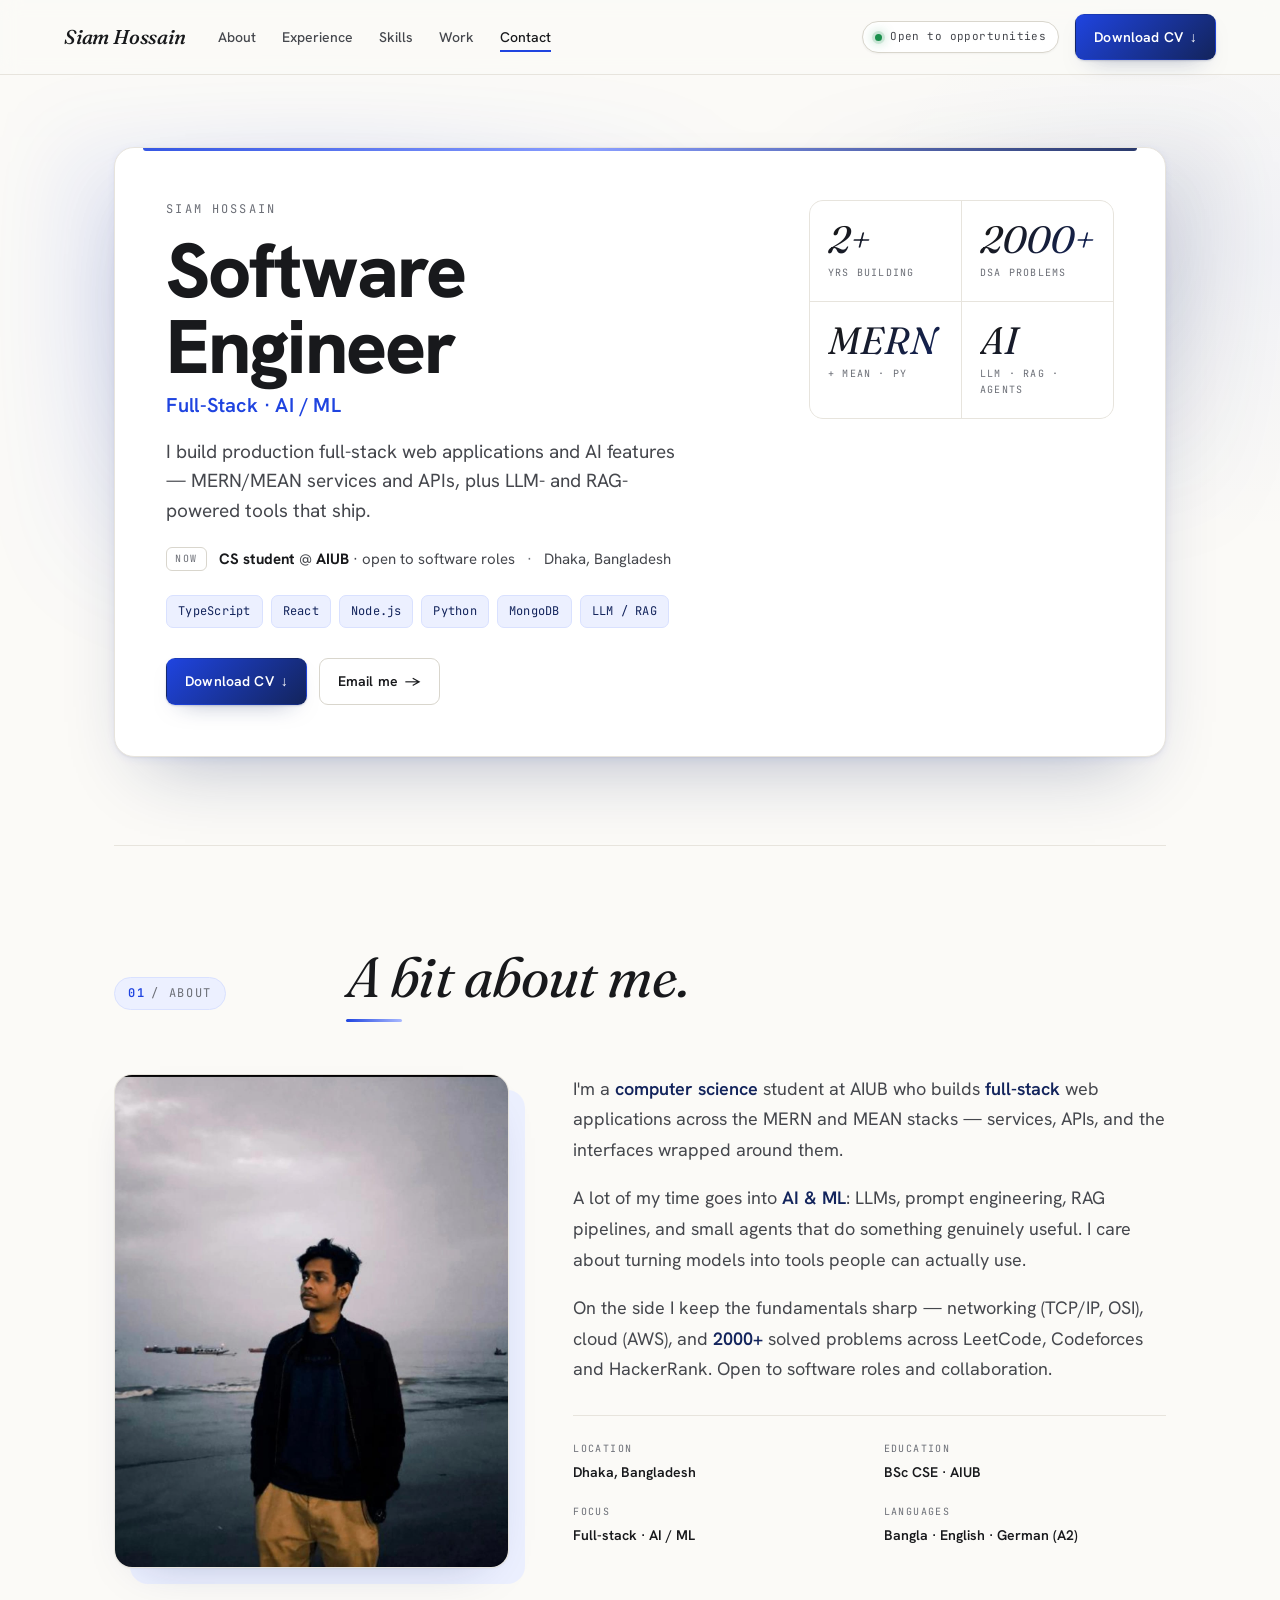
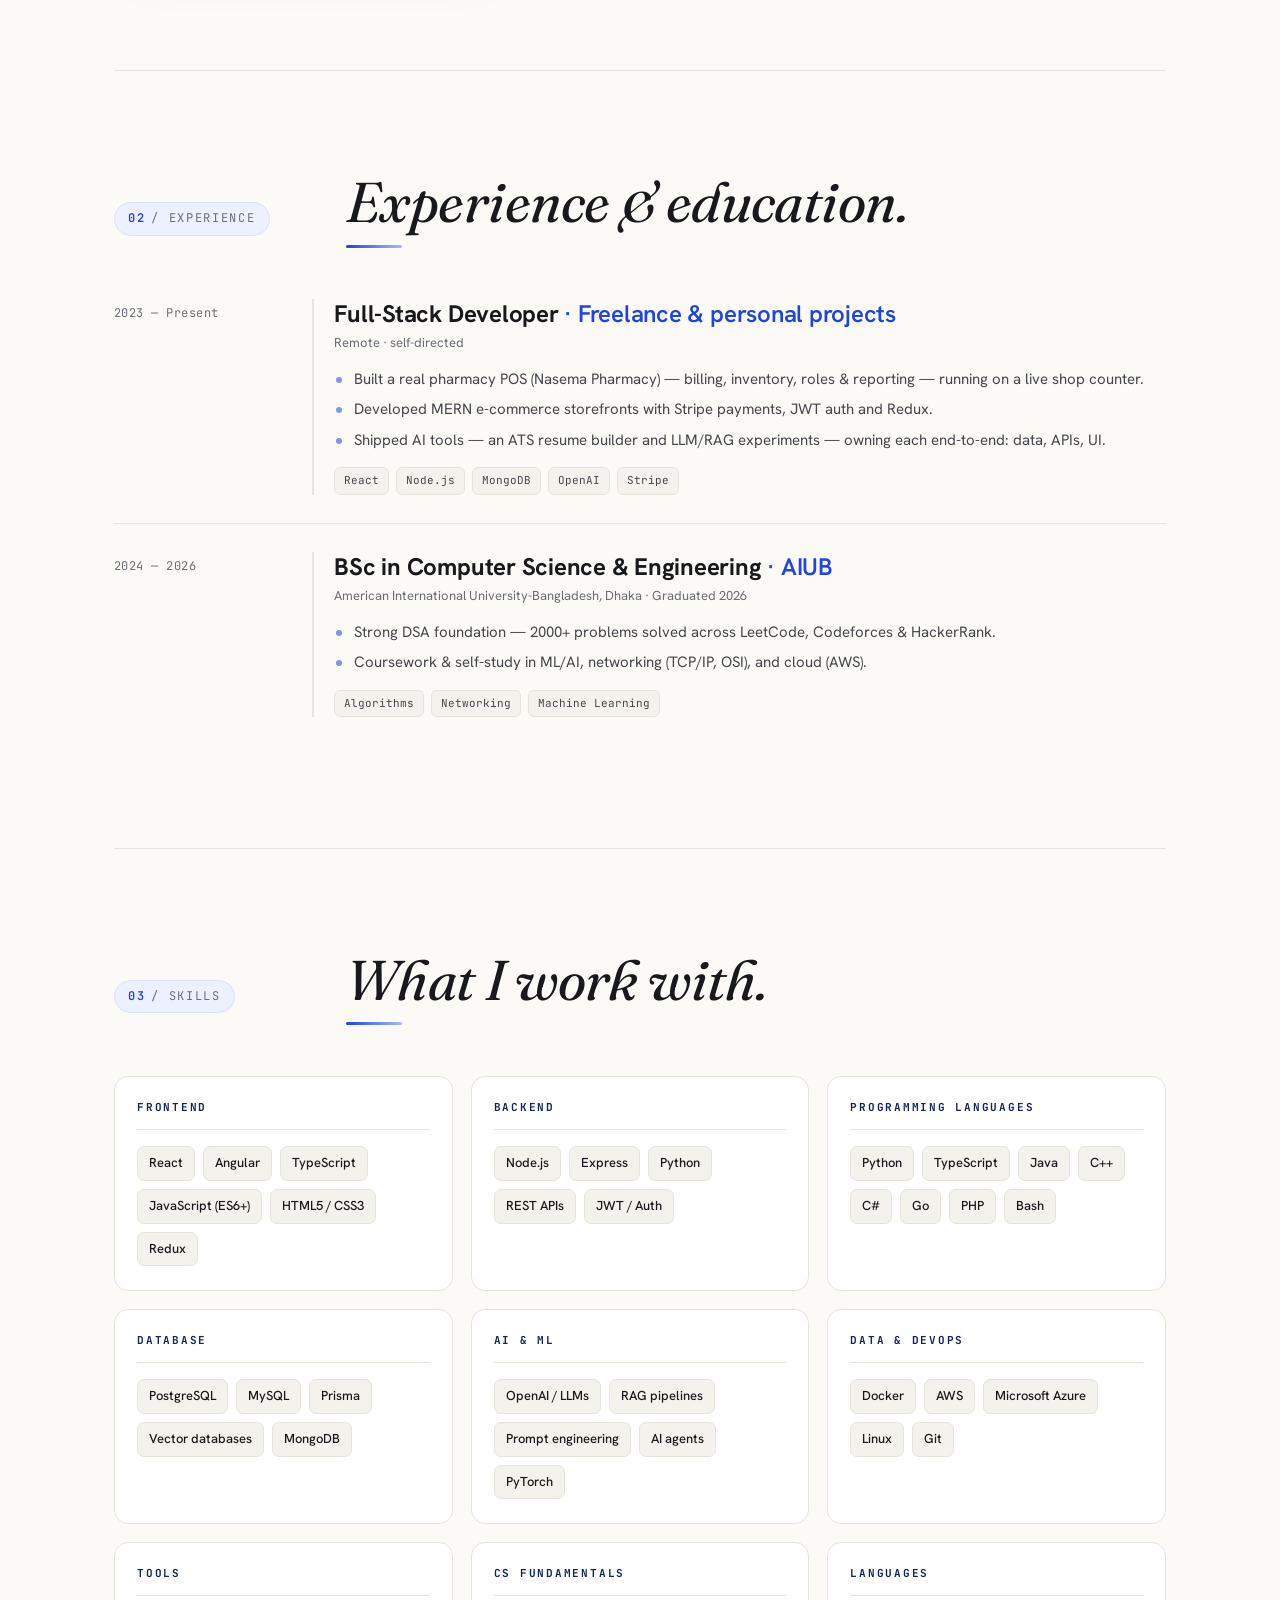
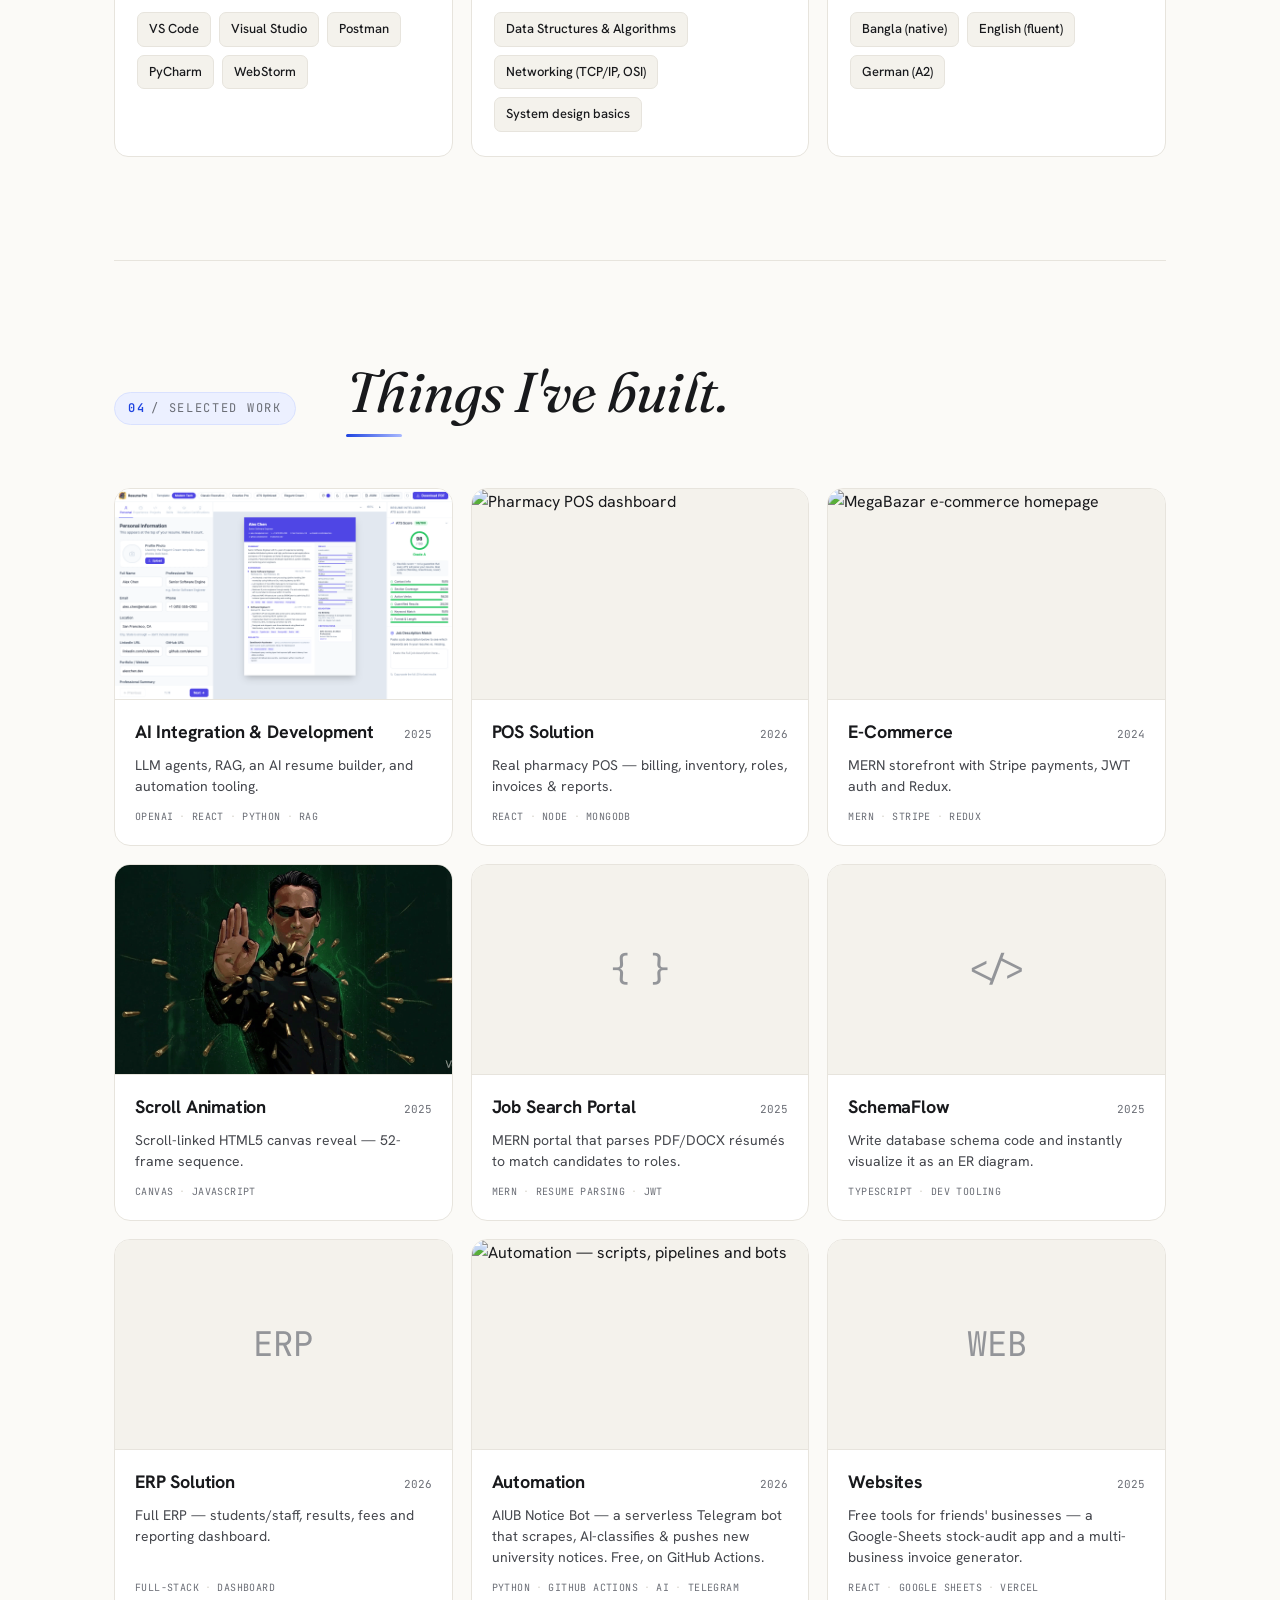
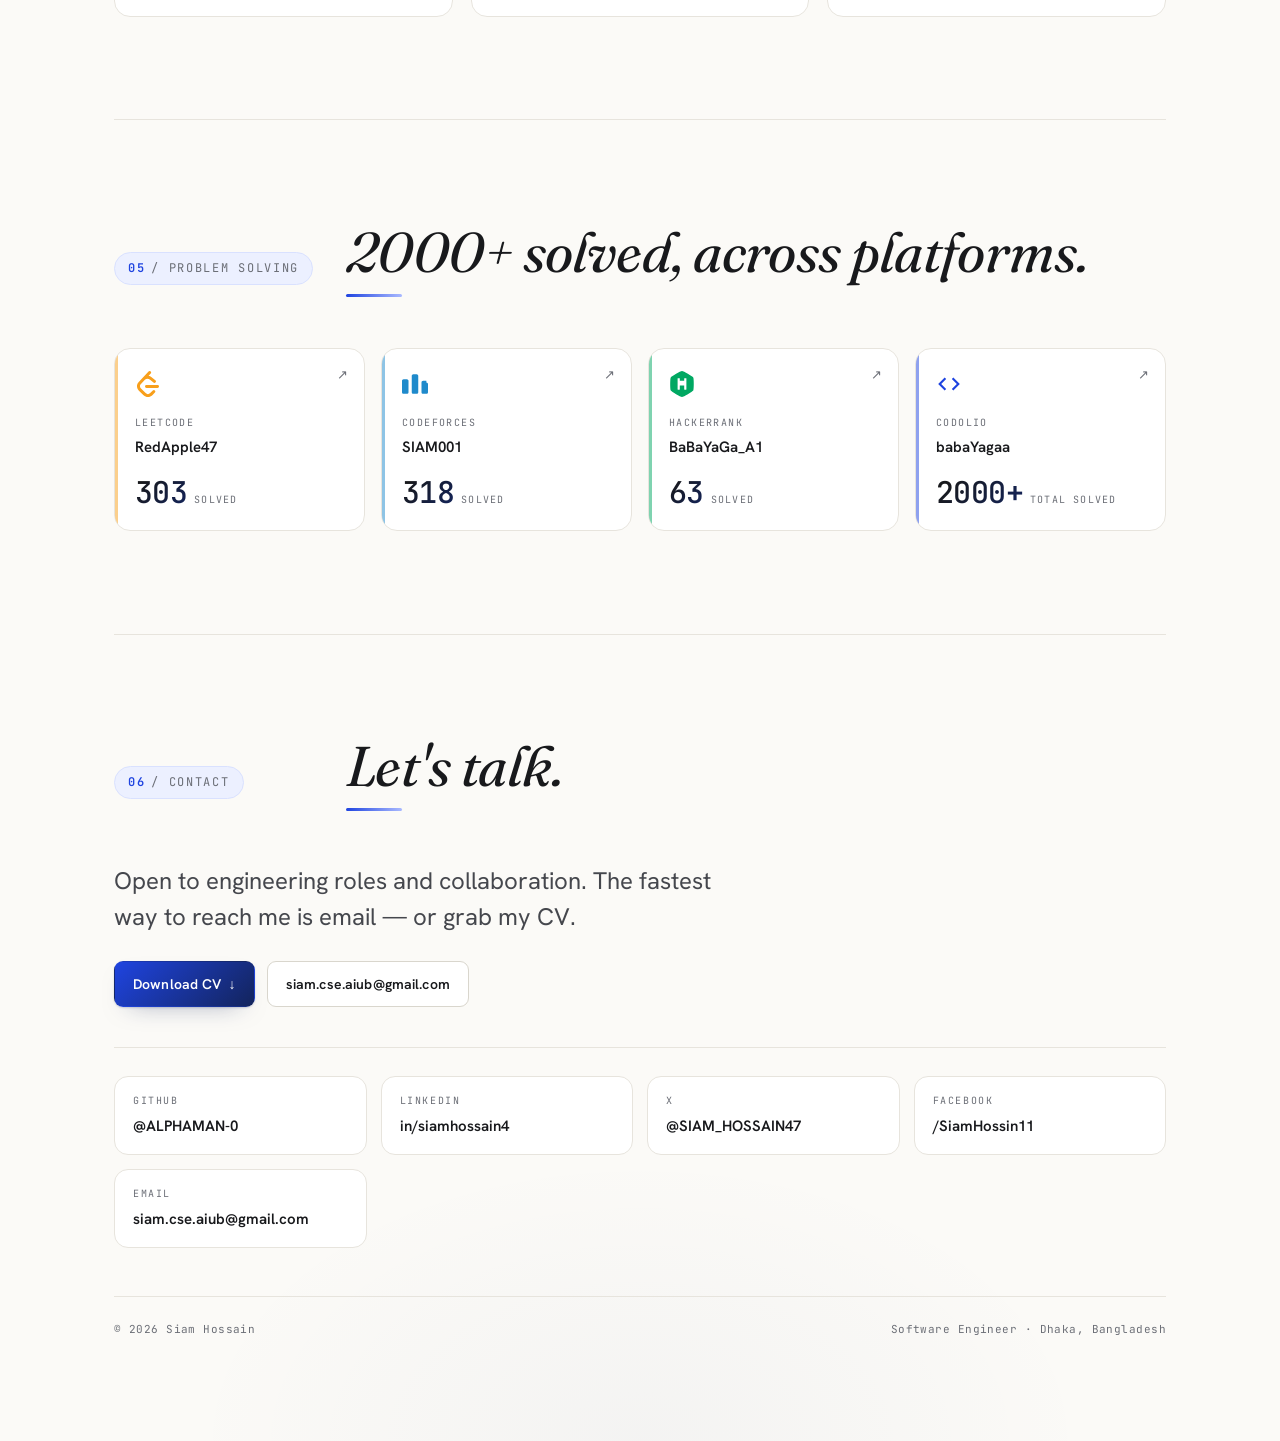
==== commit 53fd733a: "feat: Add enhanced styling and scroll-reveal functionality to index.html" ====
--- a/index.html
+++ b/index.html
@@ -26,6 +26,139 @@
 <link href="https://fonts.googleapis.com/css2?family=Fraunces:ital,opsz,wght@0,9..144,400;0,9..144,500;1,9..144,400;1,9..144,500&family=Hanken+Grotesk:wght@400;500;600;700;800&family=JetBrains+Mono:wght@400;500&display=swap" rel="stylesheet">
 
 <link rel="stylesheet" href="css/style.css">
+
+<!-- ============================================================
+     PAGE-SCOPED "elevated & polished" enhancements — index.html
+     only. Adds depth (ambient gradients, layered shadows), refined
+     hover states, gradient numerals, and a progressive-enhancement
+     scroll-reveal. css/style.css (and the other case-study pages
+     that share it) are intentionally left untouched.
+     ============================================================ -->
+<style>
+  /* ---------- ambient depth ---------- */
+  body{
+    background:
+      radial-gradient(1000px 620px at 12% -8%, rgba(31,68,224,.05), transparent 60%),
+      radial-gradient(820px 520px at 100% 4%, rgba(31,68,224,.04), transparent 55%),
+      radial-gradient(760px 480px at 50% 100%, rgba(19,36,92,.03), transparent 60%),
+      var(--paper);
+  }
+
+  /* ---------- topbar polish ---------- */
+  .topbar{transition:box-shadow .35s var(--ease), background .35s var(--ease)}
+  .topbar.is-scrolled{box-shadow:0 10px 28px -20px rgba(24,25,28,.4)}
+  .topbar .brand{transition:color .2s var(--ease)}
+  .topbar .brand:hover{color:var(--accent-deep)}
+  .status-pill{box-shadow:0 1px 2px rgba(24,25,28,.04)}
+  .status-pill .dot{box-shadow:0 0 0 3px rgba(26,143,76,.15), 0 0 12px 2px rgba(26,143,76,.35)}
+
+  /* ---------- buttons ---------- */
+  .btn-primary{
+    background:linear-gradient(135deg,var(--accent),var(--accent-deep));
+    position:relative;overflow:hidden;
+    box-shadow:0 1px 2px rgba(19,36,92,.18), 0 10px 26px -16px rgba(19,36,92,.55);
+  }
+  .btn-primary::before{
+    content:"";position:absolute;top:0;bottom:0;left:-60%;width:40%;
+    background:linear-gradient(115deg,transparent,rgba(255,255,255,.4),transparent);
+    transform:skewX(-18deg);transition:left .55s var(--ease);
+  }
+  .btn-primary:hover::before{left:130%}
+  .btn-primary:hover{
+    background:linear-gradient(135deg,var(--accent-deep),#0c1a44);
+    box-shadow:0 1px 2px rgba(19,36,92,.2), 0 16px 34px -16px rgba(19,36,92,.6);
+  }
+  .btn-ghost:hover{background:var(--surface-2);box-shadow:0 8px 20px -14px rgba(24,25,28,.3)}
+
+  /* ---------- hero / summary card ---------- */
+  .hero{position:relative;isolation:isolate}
+  .hero::before{
+    content:"";position:absolute;z-index:-1;inset:8% -6% -12% -6%;
+    background:
+      radial-gradient(55% 65% at 22% 20%, rgba(31,68,224,.16), transparent 70%),
+      radial-gradient(45% 55% at 92% 12%, rgba(19,36,92,.11), transparent 70%);
+    filter:blur(38px);pointer-events:none;
+  }
+  .summary-card{
+    position:relative;
+    box-shadow:
+      0 1px 2px rgba(24,25,28,.05),
+      0 2px 10px rgba(31,68,224,.07),
+      0 36px 74px -34px rgba(19,36,92,.32);
+  }
+  .summary-card::after{
+    content:"";position:absolute;top:0;left:28px;right:28px;height:3px;border-radius:0 0 4px 4px;
+    background:linear-gradient(90deg,var(--accent),#7c93ff 45%,var(--accent-deep));
+    opacity:.9;
+  }
+  .sc-skills li{transition:transform .2s var(--ease), box-shadow .2s var(--ease), background .2s var(--ease)}
+  .sc-skills li:hover{transform:translateY(-2px);box-shadow:0 10px 18px -10px rgba(31,68,224,.4);background:#e2e9ff}
+  .sc-facts .fact{transition:background .2s var(--ease)}
+  .sc-facts .fact:hover{background:var(--accent-soft)}
+
+  @supports (background-clip:text) or (-webkit-background-clip:text){
+    .sc-facts .fact-num, .ps-stat-num{
+      background:linear-gradient(135deg,var(--ink) 15%,var(--accent-deep) 100%);
+      -webkit-background-clip:text;background-clip:text;color:transparent;
+    }
+  }
+
+  /* ---------- section head flourish ---------- */
+  .sec-head .num{
+    display:inline-flex;align-items:center;
+    background:var(--accent-soft);border:1px solid #d9e1ff;border-radius:999px;
+    padding:6px 13px;width:fit-content;
+  }
+  .sec-head h2{position:relative;padding-bottom:16px}
+  .sec-head h2::after{
+    content:"";position:absolute;left:0;bottom:0;width:56px;height:3px;border-radius:3px;
+    background:linear-gradient(90deg,var(--accent),#a9b9ff);
+  }
+
+  /* ---------- about ---------- */
+  .about-portrait{
+    box-shadow:
+      0 1px 2px rgba(24,25,28,.04),
+      0 18px 46px -30px rgba(19,36,92,.35),
+      16px 16px 0 0 var(--accent-soft);
+  }
+  .about-portrait img{transition:transform .5s var(--ease)}
+  .about-portrait:hover img{transform:scale(1.045)}
+
+  /* ---------- experience timeline ---------- */
+  .tl-body{padding-left:20px;border-left:2px solid var(--rule);transition:border-color .25s var(--ease)}
+  .tl-item:hover .tl-body{border-left-color:var(--accent)}
+  .tl-role{transition:color .2s var(--ease)}
+  .tl-item:hover .tl-role{color:var(--accent-deep)}
+
+  /* ---------- skills grid ---------- */
+  .skill-group{transition:transform .25s var(--ease), box-shadow .25s var(--ease), border-color .25s var(--ease)}
+  .skill-group:hover{transform:translateY(-3px);box-shadow:0 18px 36px -24px rgba(24,25,28,.32);border-color:var(--rule-2)}
+  .sg-list li{transition:background .2s var(--ease), color .2s var(--ease), transform .15s var(--ease)}
+  .sg-list li:hover{background:var(--accent-soft);color:var(--accent-deep);transform:translateY(-1px)}
+
+  /* ---------- selected work ---------- */
+  .work-card{border-radius:16px}
+  .work-card:hover{box-shadow:0 22px 46px -22px rgba(19,36,92,.38), 0 8px 18px -10px rgba(24,25,28,.16);border-color:#b9c8ff}
+
+  /* ---------- problem solving ---------- */
+  .ps-card{border-radius:16px}
+  .ps-card:hover{box-shadow:0 22px 44px -22px rgba(19,36,92,.36), 0 8px 18px -10px rgba(24,25,28,.16)}
+
+  /* ---------- contact / socials ---------- */
+  .social{border-radius:14px;transition:border-color .2s var(--ease), transform .2s var(--ease), box-shadow .2s var(--ease), background .2s var(--ease)}
+  .social:hover{box-shadow:0 16px 32px -20px rgba(24,25,28,.3);background:var(--surface-2)}
+
+  /* ---------- scroll reveal (progressive enhancement — no-JS/reduced-motion
+     users see everything instantly; hero is intentionally excluded so the
+     5-second scan is never gated behind scroll) ---------- */
+  @keyframes reveal-up{
+    from{opacity:0;transform:translateY(18px)}
+    to{opacity:1;transform:none}
+  }
+  .reveal-pending{opacity:0}
+  .reveal-pending.reveal-in{animation:reveal-up .7s var(--ease) both}
+</style>
 </head>
 <body>
 
@@ -514,5 +647,40 @@
 </main>
 
 <script src="js/script.js"></script>
+<script>
+  /* Page-scoped: topbar scroll shadow + scroll-reveal. Kept out of
+     js/script.js so the other pages that load it are unaffected. */
+  (function topbarShadow(){
+    const bar = document.querySelector('.topbar');
+    if (!bar) return;
+    const onScroll = () => bar.classList.toggle('is-scrolled', window.scrollY > 8);
+    onScroll();
+    window.addEventListener('scroll', onScroll, { passive: true });
+  })();
+
+  (function scrollReveal(){
+    if (!('IntersectionObserver' in window)) return;
+    const els = [...document.querySelectorAll(
+      '.sec-head, .about-grid, .tl-item, .skill-group, .work-card, .ps-card, .contact-body'
+    )];
+    if (!els.length) return;
+
+    els.forEach(el => el.classList.add('reveal-pending'));
+
+    const io = new IntersectionObserver(entries => {
+      entries.forEach(entry => {
+        if (!entry.isIntersecting) return;
+        const el = entry.target;
+        io.unobserve(el);
+        el.classList.add('reveal-in');
+        el.addEventListener('animationend', () => {
+          el.classList.remove('reveal-pending', 'reveal-in');
+        }, { once: true });
+      });
+    }, { threshold: .12, rootMargin: '0px 0px -6% 0px' });
+
+    els.forEach(el => io.observe(el));
+  })();
+</script>
 </body>
 </html>
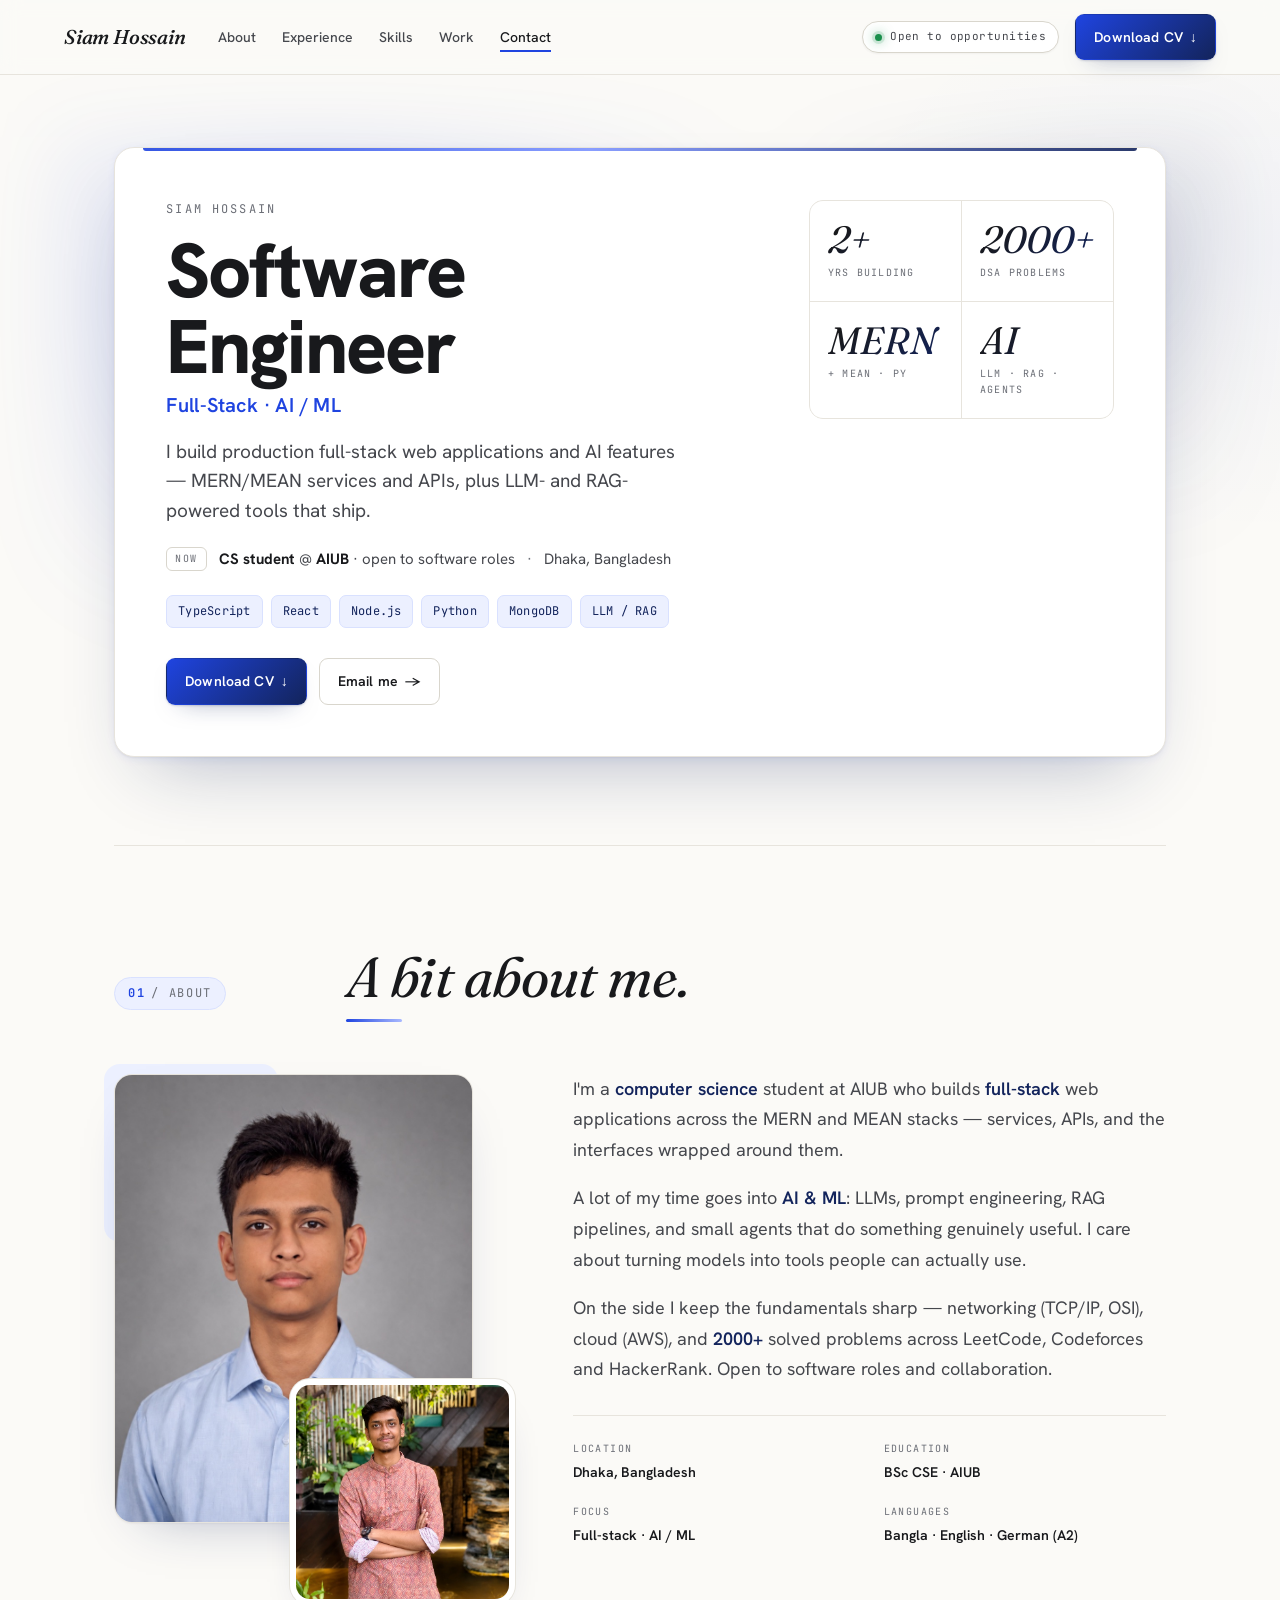
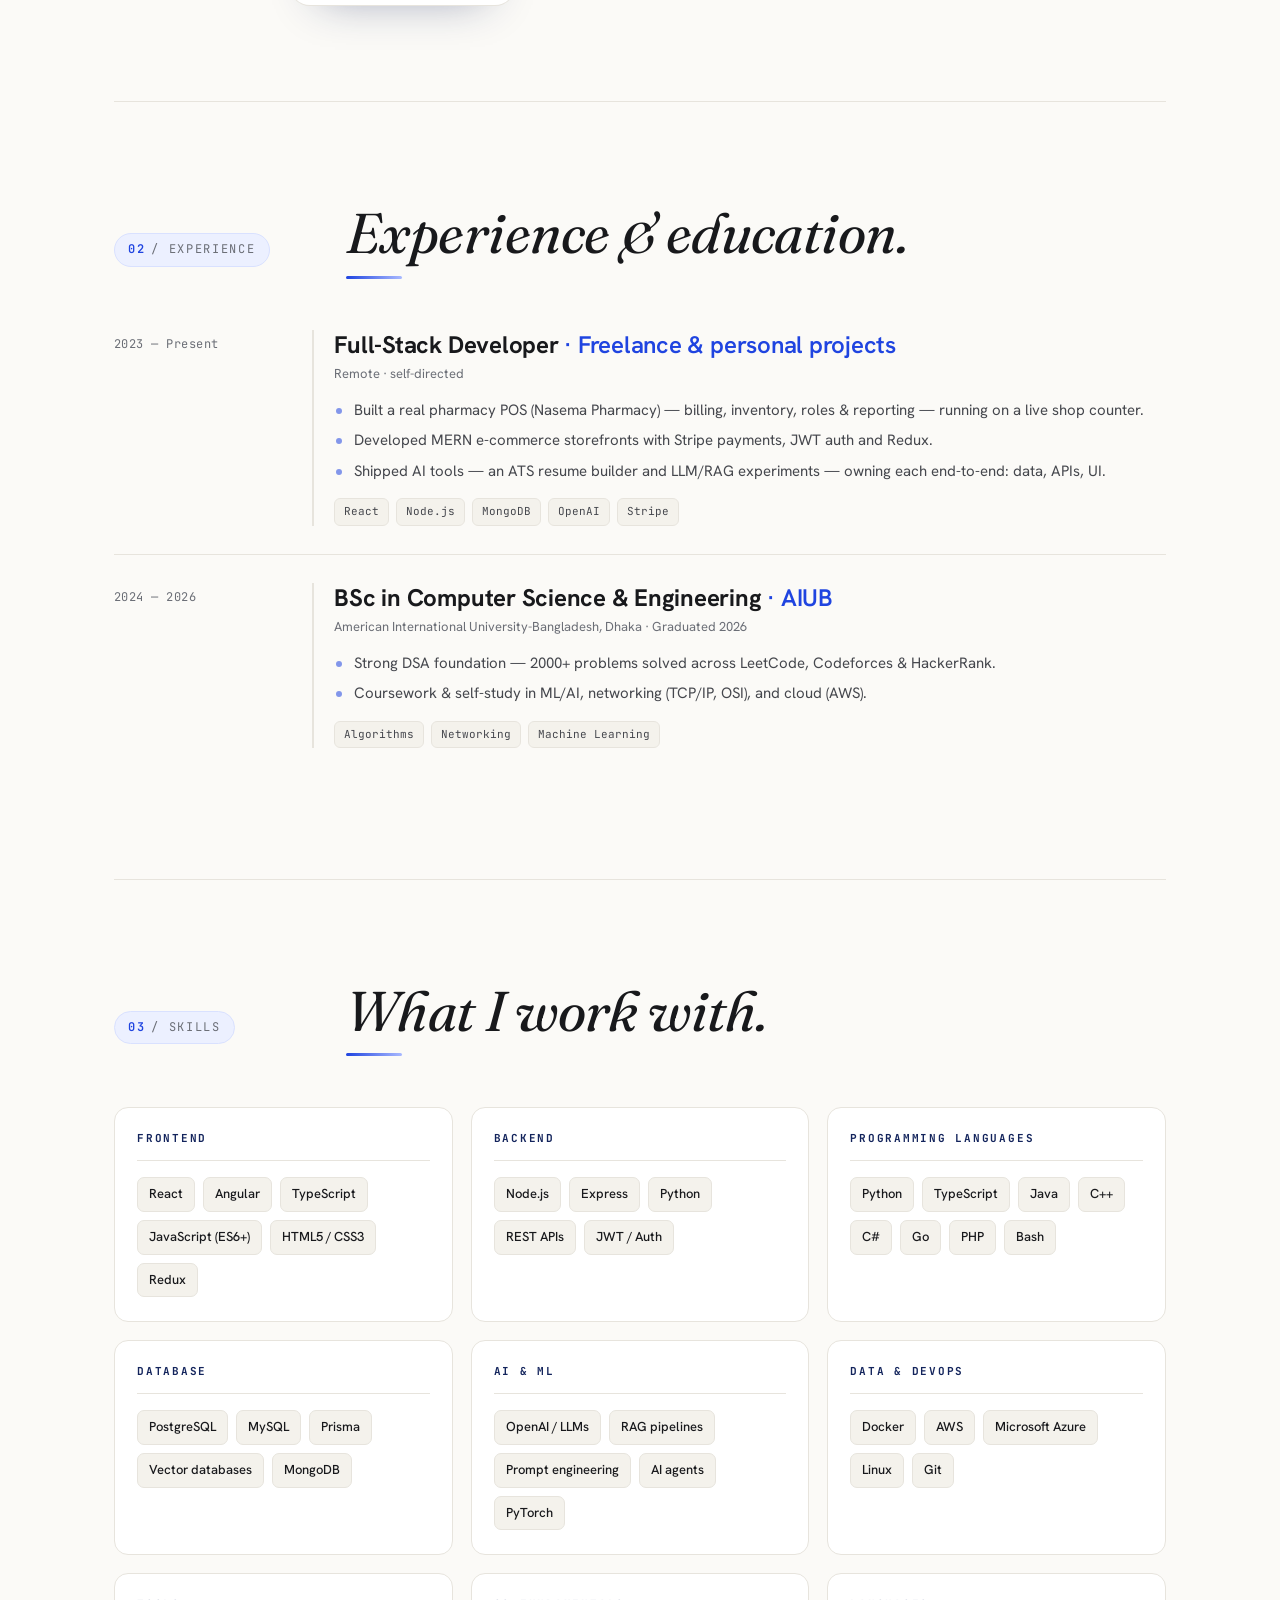
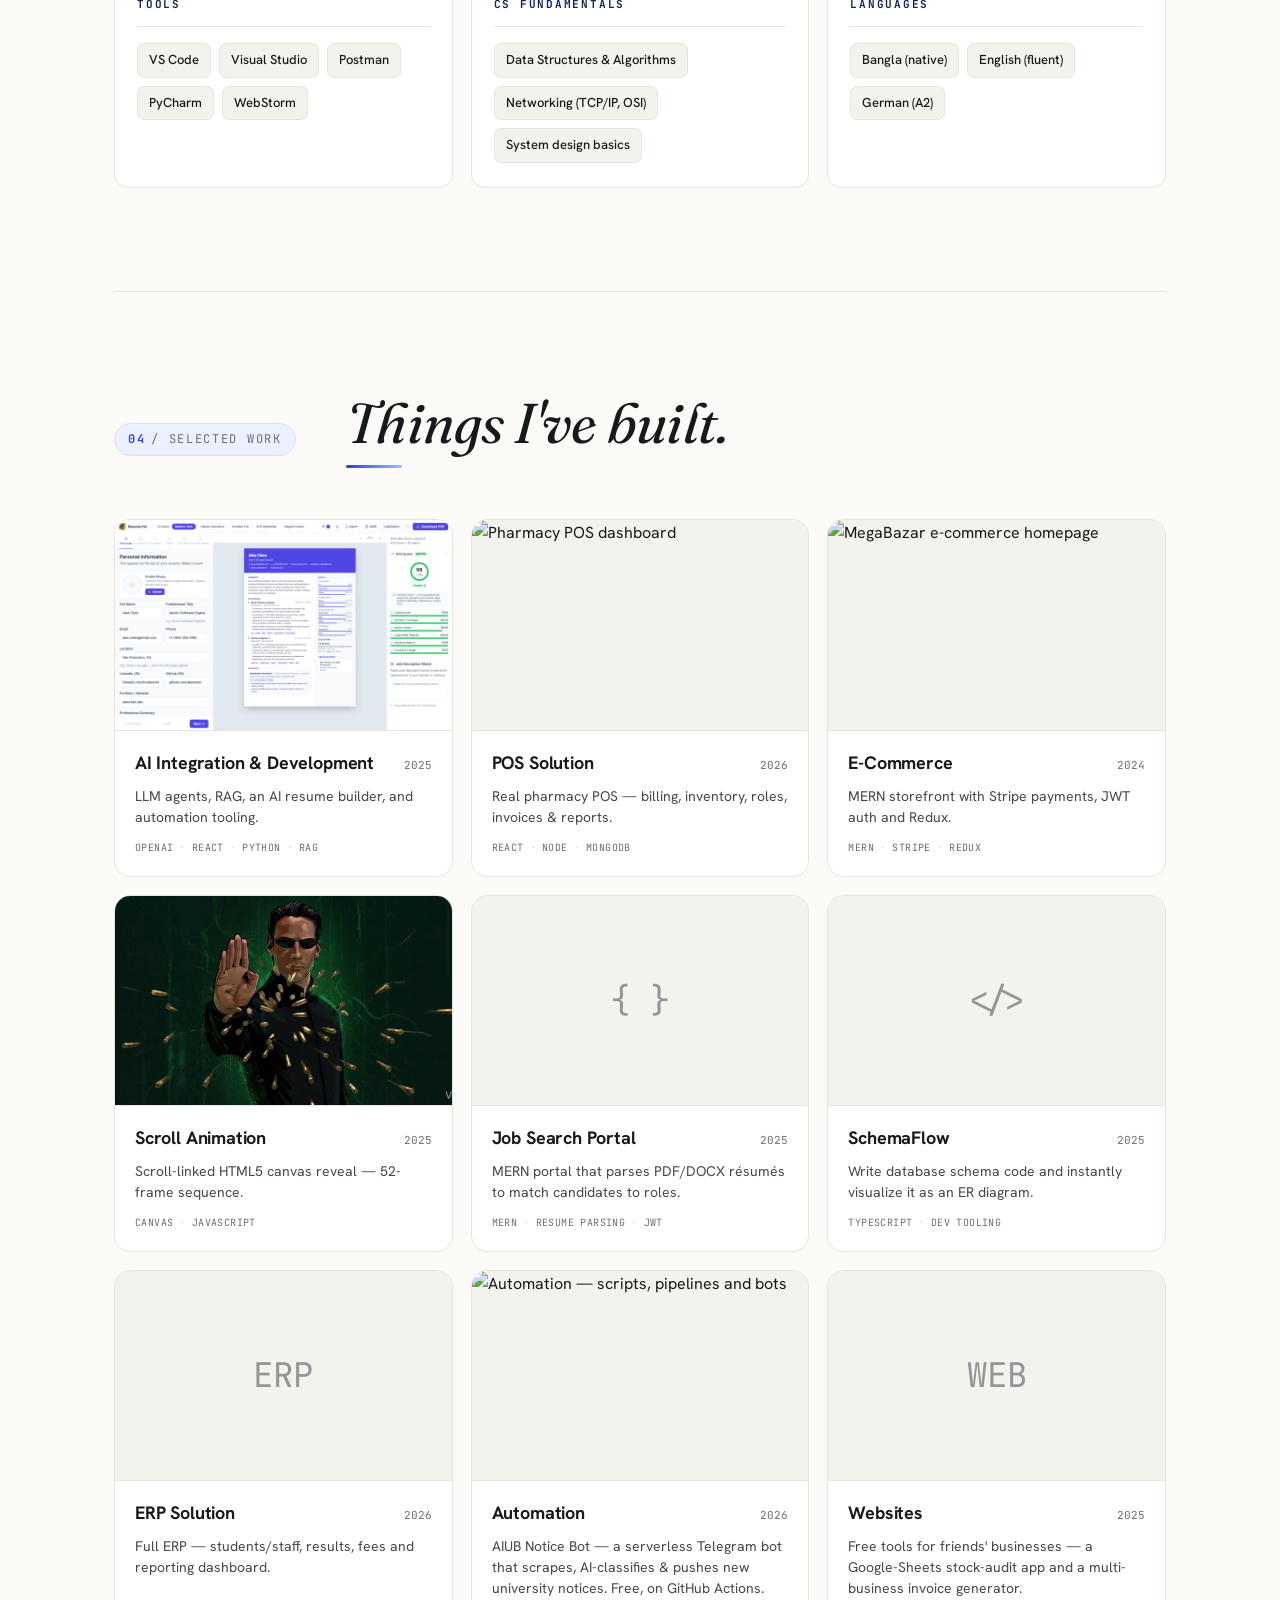
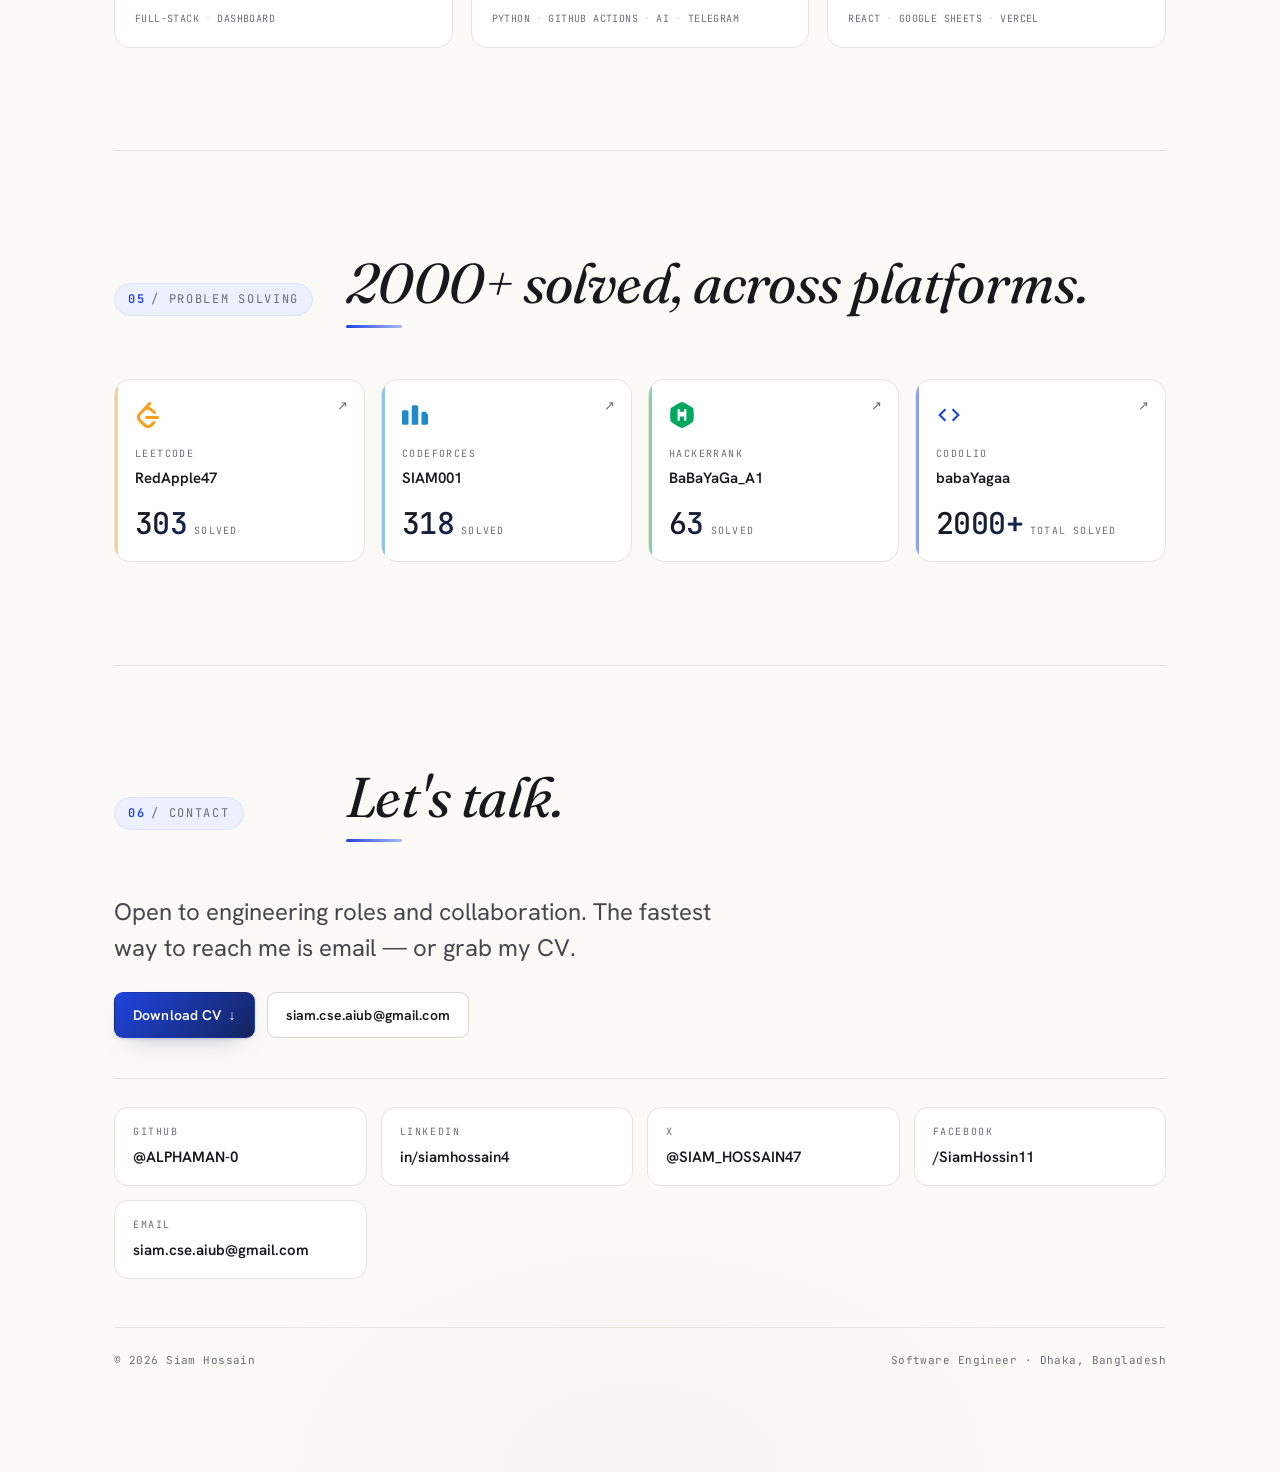
==== commit 3437e48a: "Add new components and documentation for AboutMe section - Created index-page.md to outline the main" ====
--- a/index.html
+++ b/index.html
@@ -13,12 +13,12 @@
 <meta property="og:url" content="https://alphaman-0.github.io/AboutMe/" />
 <meta property="og:title" content="Siam Hossain — Full-Stack &amp; AI Engineer" />
 <meta property="og:description" content="Full-Stack Engineer (MERN/MEAN) with 2+ years building production web apps and AI/ML features. Projects, skills, experience and CV." />
-<meta property="og:image" content="https://alphaman-0.github.io/AboutMe/images/SIAM.jpeg" />
+<meta property="og:image" content="https://alphaman-0.github.io/AboutMe/images/siam-headshot.jpg" />
 <meta property="og:image:alt" content="Siam Hossain — Software Engineer" />
 <meta name="twitter:card" content="summary_large_image" />
 <meta name="twitter:title" content="Siam Hossain — Full-Stack &amp; AI Engineer" />
 <meta name="twitter:description" content="Full-Stack Engineer (MERN/MEAN) with 2+ years building production web apps and AI/ML features." />
-<meta name="twitter:image" content="https://alphaman-0.github.io/AboutMe/images/SIAM.jpeg" />
+<meta name="twitter:image" content="https://alphaman-0.github.io/AboutMe/images/siam-headshot.jpg" />
 <meta name="theme-color" content="#fbfaf7" />
 
 <link rel="preconnect" href="https://fonts.googleapis.com">
@@ -115,15 +115,31 @@
     background:linear-gradient(90deg,var(--accent),#a9b9ff);
   }
 
-  /* ---------- about ---------- */
-  .about-portrait{
+  /* ---------- about — two-photo editorial stack ----------
+     The old 16px offset block was replaced by .ap-inset, which now occupies
+     that space; keeping both would collide. */
+  .ap-main{box-shadow:0 1px 2px rgba(24,25,28,.04), 0 22px 54px -32px rgba(19,36,92,.38)}
+  .ap-inset{
     box-shadow:
-      0 1px 2px rgba(24,25,28,.04),
-      0 18px 46px -30px rgba(19,36,92,.35),
-      16px 16px 0 0 var(--accent-soft);
-  }
-  .about-portrait img{transition:transform .5s var(--ease)}
-  .about-portrait:hover img{transform:scale(1.045)}
+      0 0 0 6px var(--surface),          /* white mat separates card from photo */
+      0 0 0 7px var(--rule),             /* + hairline rule */
+      0 22px 44px -24px rgba(19,36,92,.45);
+  }
+  .about-portrait img{transition:transform .6s var(--ease)}
+  .about-portrait:hover .ap-main img{transform:scale(1.04)}
+  /* The secondary is a full-body frame in a small square card, so `cover` alone
+     leaves the face tiny. A static scale tightens onto the head/crossed-arms
+     region — a fixed crop, not motion, so reduced-motion is unaffected. */
+  .ap-inset img{transform:scale(1.2);transform-origin:50% 22%}
+  .about-portrait:hover .ap-inset img{transform:scale(1.28)}
+  @media (max-width:600px){
+    .ap-inset{
+      box-shadow:
+        0 0 0 5px var(--surface),
+        0 0 0 6px var(--rule),
+        0 16px 30px -20px rgba(19,36,92,.4);
+    }
+  }
 
   /* ---------- experience timeline ---------- */
   .tl-body{padding-left:20px;border-left:2px solid var(--rule);transition:border-color .25s var(--ease)}
@@ -284,7 +300,17 @@
 
   <div class="about-grid">
     <figure class="about-portrait">
-      <img src="images/SIAM.jpeg" alt="Portrait of Siam Hossain" decoding="async">
+      <span class="ap-tint" aria-hidden="true"></span>
+      <div class="ap-main">
+        <img src="images/siam-headshot.jpg"
+             alt="Siam Hossain — head-and-shoulders studio portrait"
+             width="1000" height="1000" loading="lazy" decoding="async">
+      </div>
+      <div class="ap-inset">
+        <img src="images/siam-portrait.jpg"
+             alt="Siam Hossain standing with arms crossed in a garden courtyard"
+             width="783" height="800" loading="lazy" decoding="async">
+      </div>
     </figure>
 
     <div class="about-bio">
--- a/css/style.css
+++ b/css/style.css
@@ -226,8 +226,18 @@
    ABOUT
    ============================================================ */
 .about-grid{display:grid;grid-template-columns:.8fr 1.2fr;gap:clamp(28px,5vw,64px);align-items:start}
-.about-portrait{position:relative;border:1px solid var(--rule);border-radius:18px;overflow:hidden;aspect-ratio:4/5;background:var(--surface-2);box-shadow:0 1px 2px rgba(24,25,28,.04), 0 16px 44px -28px rgba(24,25,28,.2)}
-.about-portrait img{width:100%;height:100%;object-fit:cover;object-position:center top}
+/* two-photo editorial stack: studio headshot (.ap-main) + environmental
+   portrait (.ap-inset) overlapping its lower-right corner. The figure keeps
+   the .about-portrait class so `.video-on .about-portrait{display:none}`
+   above still hides BOTH photos once videos/intro.mp4 ships. */
+.about-portrait{position:relative;padding:0 clamp(20px,3.2vw,36px) clamp(48px,7vw,76px) 0}
+/* positioned sibling BEFORE .ap-main in the DOM, so .ap-main paints over it —
+   no negative z-index, no stacking-context surprises */
+.ap-tint{position:absolute;left:-10px;top:-10px;width:44%;height:34%;border-radius:16px;background:var(--accent-soft)}
+.ap-main{position:relative;border:1px solid var(--rule);border-radius:18px;overflow:hidden;aspect-ratio:4/5;background:var(--surface-2)}
+.ap-inset{position:absolute;right:0;bottom:0;width:54%;aspect-ratio:1/1;border-radius:14px;overflow:hidden;background:var(--surface-2)}
+/* a 1:1 source in a 4:5 box is trimmed at the SIDES, so `top` would misframe it */
+.about-portrait img{width:100%;height:100%;object-fit:cover;object-position:center}
 .about-bio{font-size:clamp(16px,1.7vw,18px);line-height:1.7;color:var(--ink-2)}
 .about-bio p+p{margin-top:1em}
 .about-bio em{font-style:normal;font-weight:600;color:var(--accent-deep)}
@@ -237,7 +247,11 @@
 .about-facts li b{font-size:14px;color:var(--ink);font-weight:600}
 @media (max-width:820px){
   .about-grid{grid-template-columns:1fr;gap:28px}
-  .about-portrait{max-width:300px;aspect-ratio:1/1}
+  /* The figure is itself the positioning context, so capping it keeps `right:0`
+     anchored to the photo rather than to the page — the overlap survives intact
+     at every width, and the headshot stays ~325px instead of shrinking. */
+  .about-portrait{max-width:340px;padding:0 clamp(14px,4vw,20px) clamp(28px,8vw,40px) 0}
+  .ap-inset{width:50%}
 }
 @media (max-width:600px){
   .about-facts{grid-template-columns:1fr}
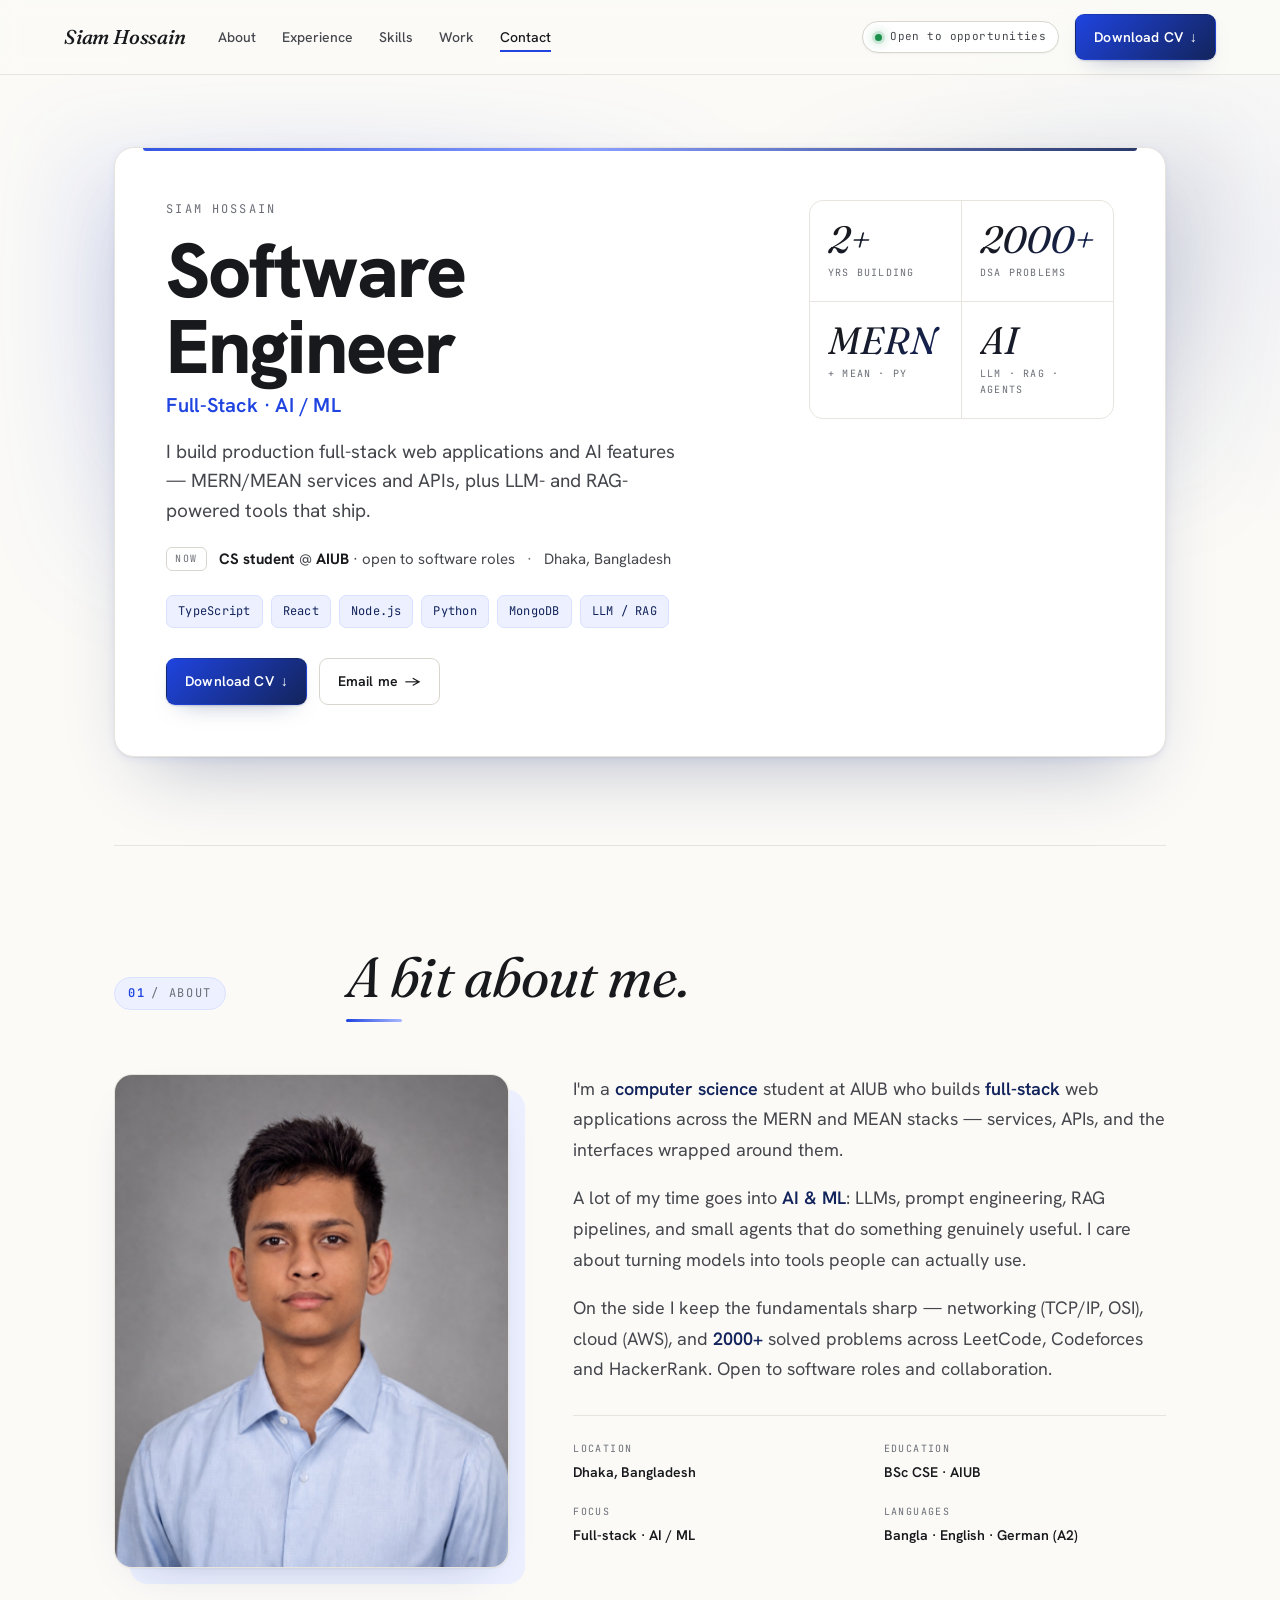
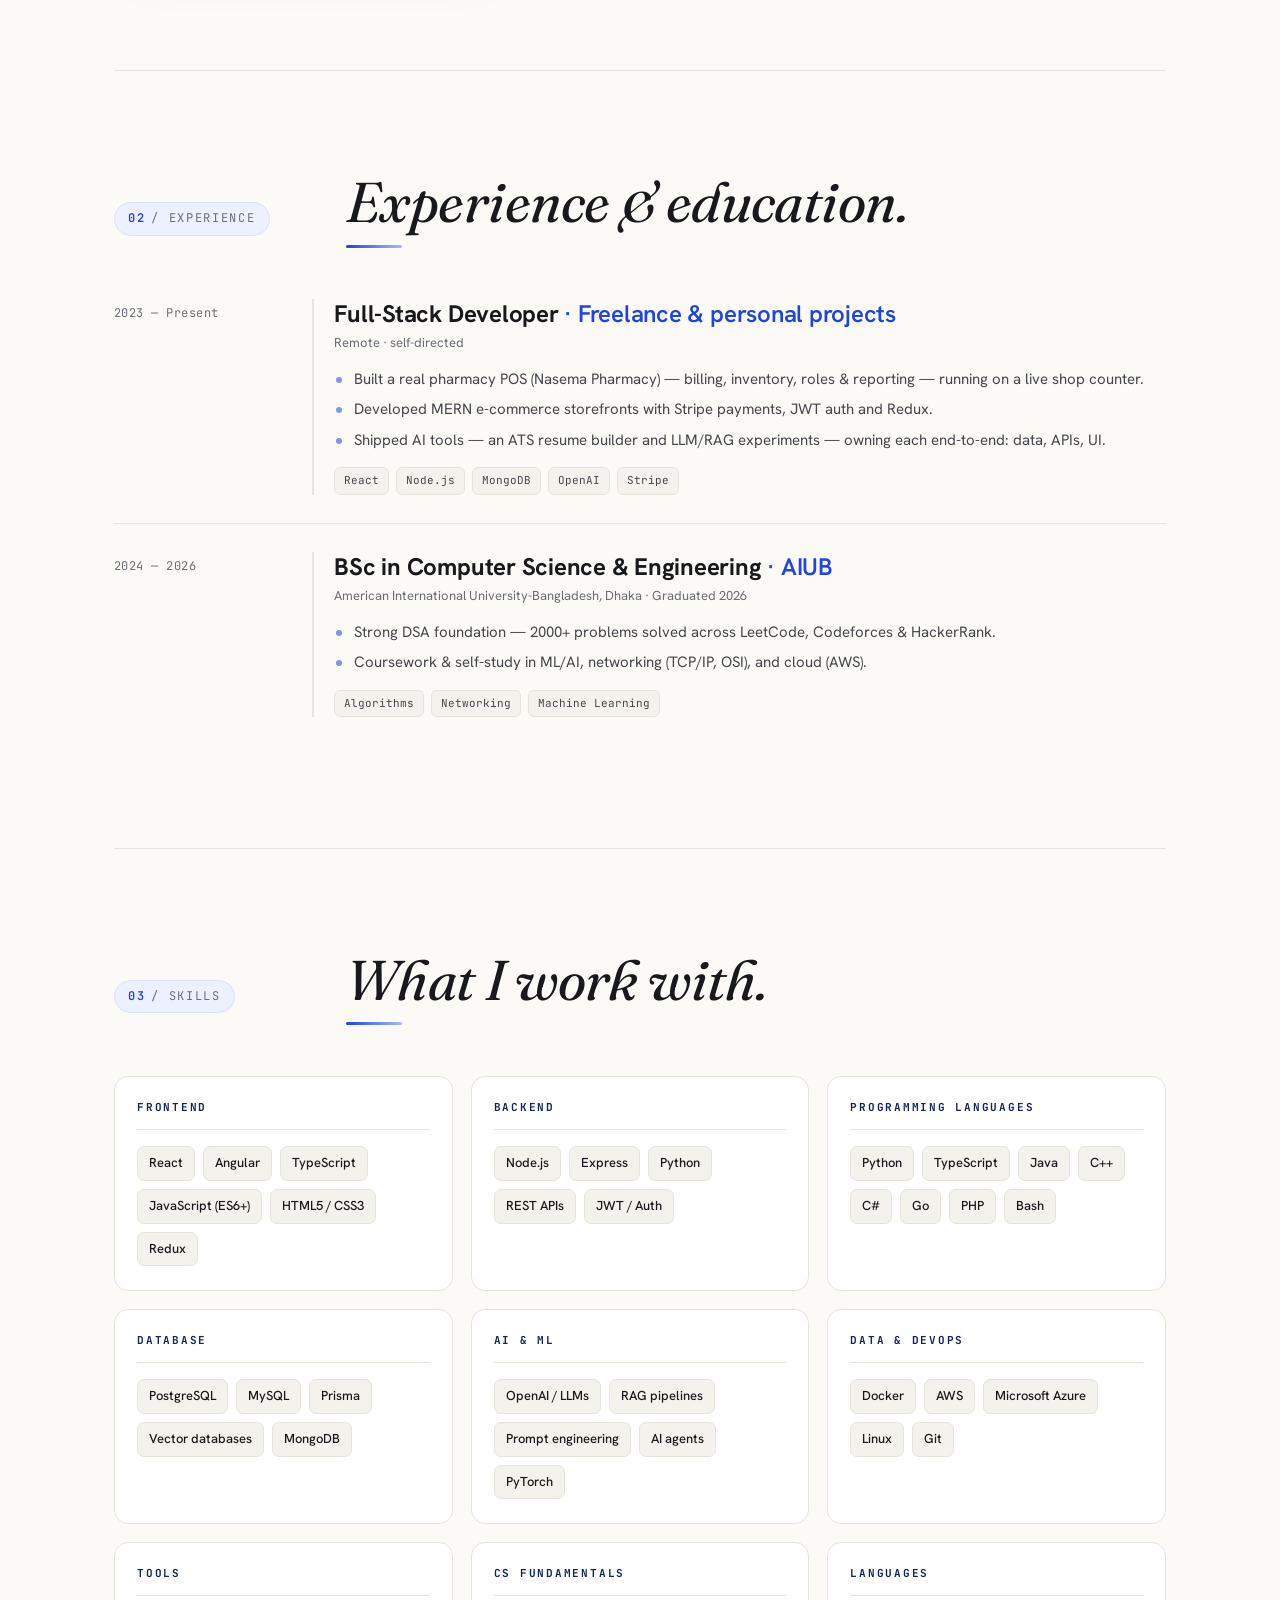
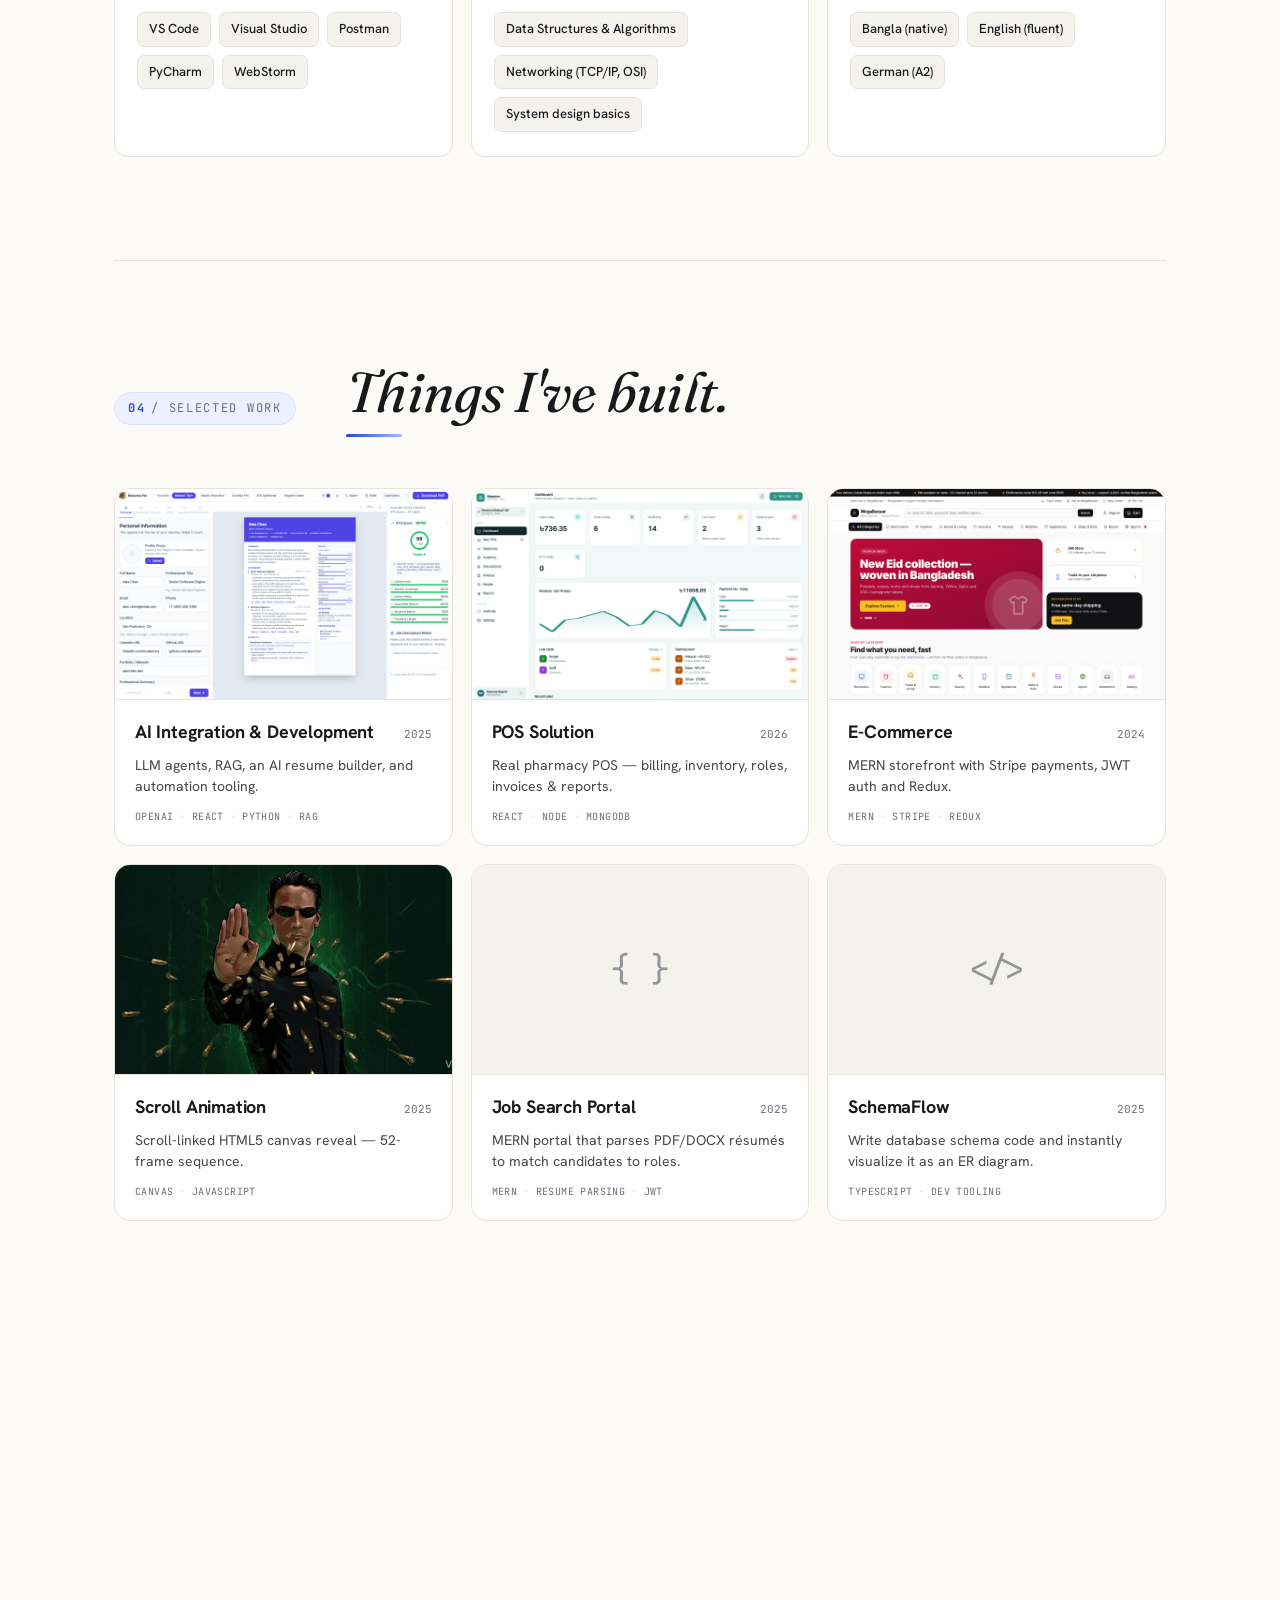
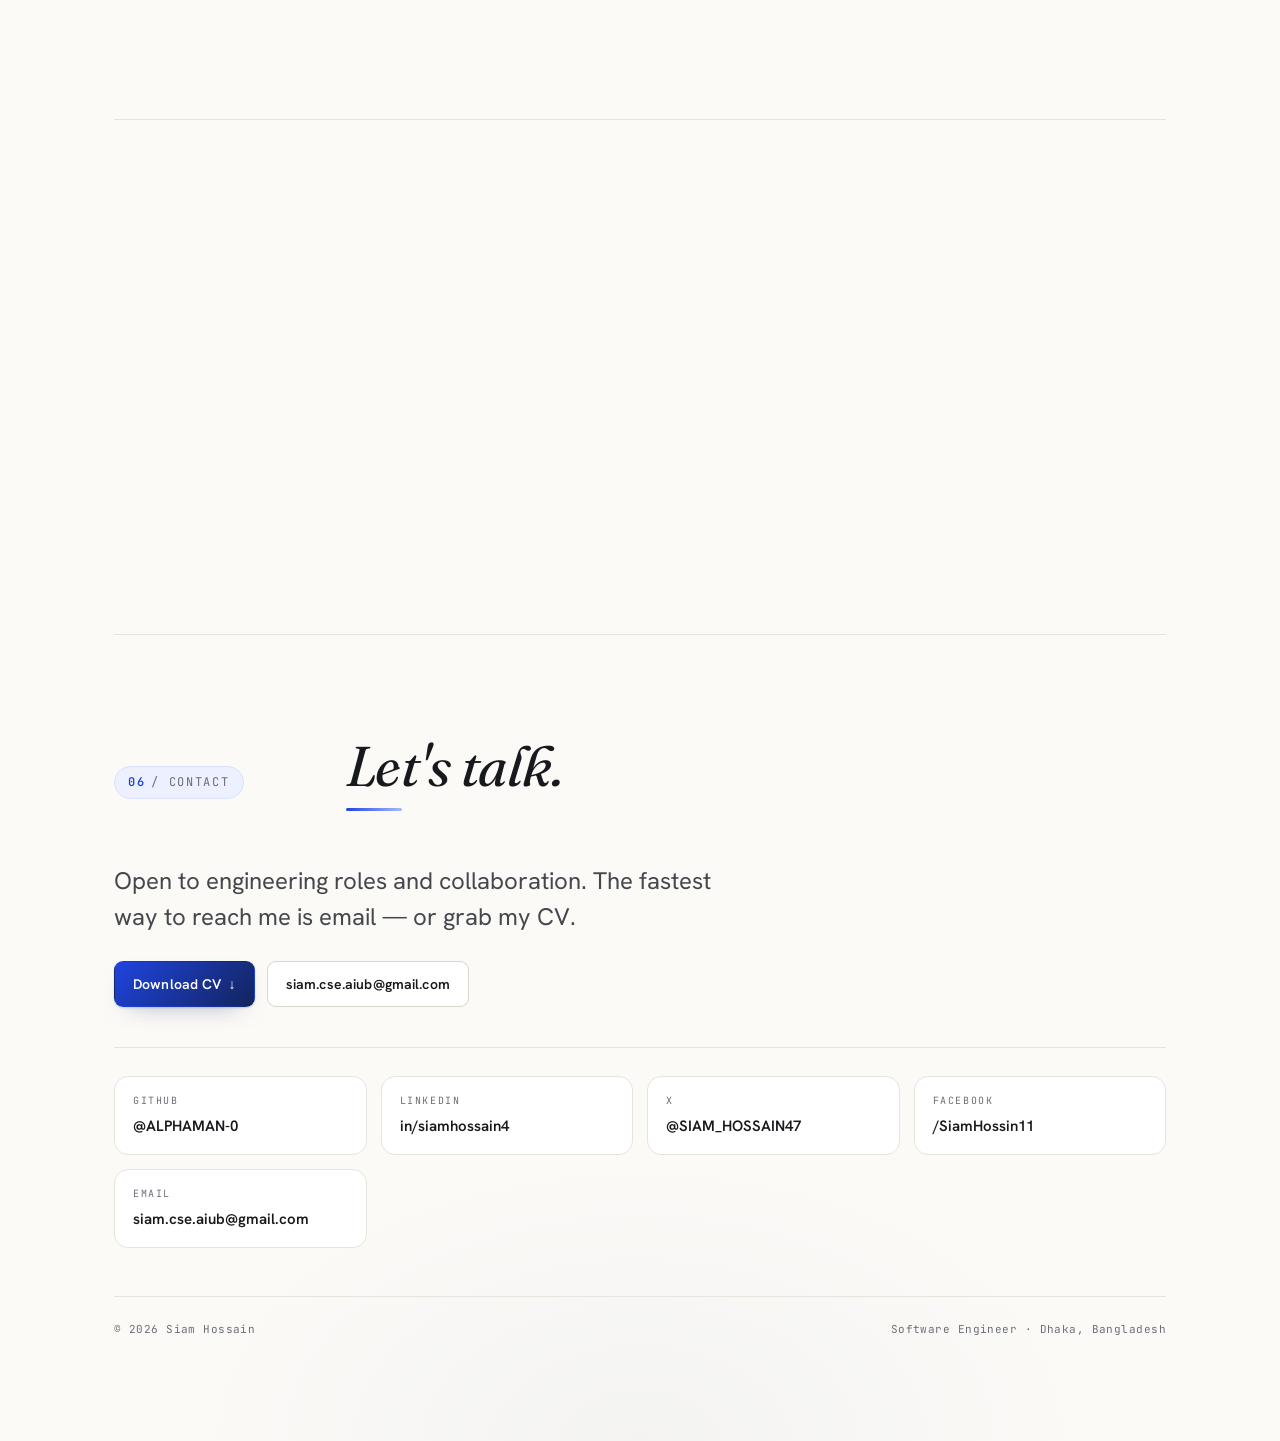
==== commit f9e7a223: "feat: Refactor About section styling and remove unused portrait image" ====
--- a/index.html
+++ b/index.html
@@ -115,31 +115,15 @@
     background:linear-gradient(90deg,var(--accent),#a9b9ff);
   }
 
-  /* ---------- about — two-photo editorial stack ----------
-     The old 16px offset block was replaced by .ap-inset, which now occupies
-     that space; keeping both would collide. */
-  .ap-main{box-shadow:0 1px 2px rgba(24,25,28,.04), 0 22px 54px -32px rgba(19,36,92,.38)}
-  .ap-inset{
+  /* ---------- about ---------- */
+  .about-portrait{
     box-shadow:
-      0 0 0 6px var(--surface),          /* white mat separates card from photo */
-      0 0 0 7px var(--rule),             /* + hairline rule */
-      0 22px 44px -24px rgba(19,36,92,.45);
-  }
-  .about-portrait img{transition:transform .6s var(--ease)}
-  .about-portrait:hover .ap-main img{transform:scale(1.04)}
-  /* The secondary is a full-body frame in a small square card, so `cover` alone
-     leaves the face tiny. A static scale tightens onto the head/crossed-arms
-     region — a fixed crop, not motion, so reduced-motion is unaffected. */
-  .ap-inset img{transform:scale(1.2);transform-origin:50% 22%}
-  .about-portrait:hover .ap-inset img{transform:scale(1.28)}
-  @media (max-width:600px){
-    .ap-inset{
-      box-shadow:
-        0 0 0 5px var(--surface),
-        0 0 0 6px var(--rule),
-        0 16px 30px -20px rgba(19,36,92,.4);
-    }
-  }
+      0 1px 2px rgba(24,25,28,.04),
+      0 18px 46px -30px rgba(19,36,92,.35),
+      16px 16px 0 0 var(--accent-soft);
+  }
+  .about-portrait img{transition:transform .5s var(--ease)}
+  .about-portrait:hover img{transform:scale(1.045)}
 
   /* ---------- experience timeline ---------- */
   .tl-body{padding-left:20px;border-left:2px solid var(--rule);transition:border-color .25s var(--ease)}
@@ -300,17 +284,9 @@
 
   <div class="about-grid">
     <figure class="about-portrait">
-      <span class="ap-tint" aria-hidden="true"></span>
-      <div class="ap-main">
-        <img src="images/siam-headshot.jpg"
-             alt="Siam Hossain — head-and-shoulders studio portrait"
-             width="1000" height="1000" loading="lazy" decoding="async">
-      </div>
-      <div class="ap-inset">
-        <img src="images/siam-portrait.jpg"
-             alt="Siam Hossain standing with arms crossed in a garden courtyard"
-             width="783" height="800" loading="lazy" decoding="async">
-      </div>
+      <img src="images/siam-headshot.jpg"
+           alt="Siam Hossain — head-and-shoulders studio portrait"
+           width="1000" height="1000" loading="lazy" decoding="async">
     </figure>
 
     <div class="about-bio">
--- a/css/style.css
+++ b/css/style.css
@@ -226,18 +226,8 @@
    ABOUT
    ============================================================ */
 .about-grid{display:grid;grid-template-columns:.8fr 1.2fr;gap:clamp(28px,5vw,64px);align-items:start}
-/* two-photo editorial stack: studio headshot (.ap-main) + environmental
-   portrait (.ap-inset) overlapping its lower-right corner. The figure keeps
-   the .about-portrait class so `.video-on .about-portrait{display:none}`
-   above still hides BOTH photos once videos/intro.mp4 ships. */
-.about-portrait{position:relative;padding:0 clamp(20px,3.2vw,36px) clamp(48px,7vw,76px) 0}
-/* positioned sibling BEFORE .ap-main in the DOM, so .ap-main paints over it —
-   no negative z-index, no stacking-context surprises */
-.ap-tint{position:absolute;left:-10px;top:-10px;width:44%;height:34%;border-radius:16px;background:var(--accent-soft)}
-.ap-main{position:relative;border:1px solid var(--rule);border-radius:18px;overflow:hidden;aspect-ratio:4/5;background:var(--surface-2)}
-.ap-inset{position:absolute;right:0;bottom:0;width:54%;aspect-ratio:1/1;border-radius:14px;overflow:hidden;background:var(--surface-2)}
-/* a 1:1 source in a 4:5 box is trimmed at the SIDES, so `top` would misframe it */
-.about-portrait img{width:100%;height:100%;object-fit:cover;object-position:center}
+.about-portrait{position:relative;border:1px solid var(--rule);border-radius:18px;overflow:hidden;aspect-ratio:4/5;background:var(--surface-2);box-shadow:0 1px 2px rgba(24,25,28,.04), 0 16px 44px -28px rgba(24,25,28,.2)}
+.about-portrait img{width:100%;height:100%;object-fit:cover;object-position:center top}
 .about-bio{font-size:clamp(16px,1.7vw,18px);line-height:1.7;color:var(--ink-2)}
 .about-bio p+p{margin-top:1em}
 .about-bio em{font-style:normal;font-weight:600;color:var(--accent-deep)}
@@ -247,11 +237,7 @@
 .about-facts li b{font-size:14px;color:var(--ink);font-weight:600}
 @media (max-width:820px){
   .about-grid{grid-template-columns:1fr;gap:28px}
-  /* The figure is itself the positioning context, so capping it keeps `right:0`
-     anchored to the photo rather than to the page — the overlap survives intact
-     at every width, and the headshot stays ~325px instead of shrinking. */
-  .about-portrait{max-width:340px;padding:0 clamp(14px,4vw,20px) clamp(28px,8vw,40px) 0}
-  .ap-inset{width:50%}
+  .about-portrait{max-width:300px;aspect-ratio:1/1}
 }
 @media (max-width:600px){
   .about-facts{grid-template-columns:1fr}
